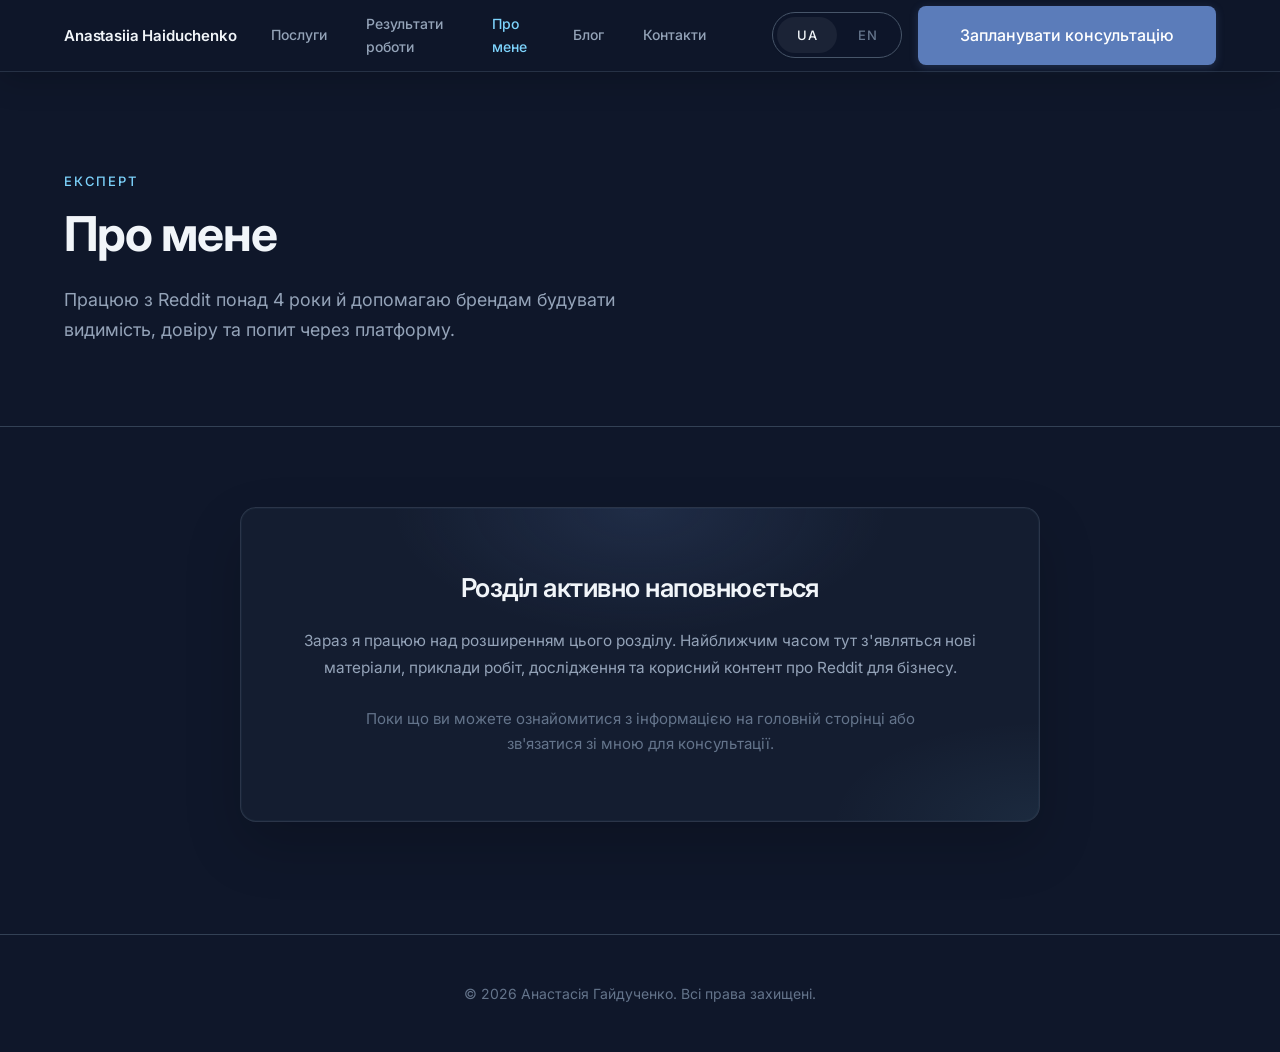
==== about/index.html @ bbe5dce8 "Restructure site into multi-page consultant layout with sticky navigation. Move services and FAQ to " ====
<!doctype html>
<html lang="uk" data-page="about">
  <head>
    <meta charset="UTF-8" />
    <meta name="viewport" content="width=device-width, initial-scale=1.0" />
    <title>Про мене | Anastasiia Haiduchenko — Reddit Marketing Expert</title>
    <meta
      name="description"
      id="meta-description"
      content="Анастасія Гайдученко — Reddit Marketing Expert з 4+ роками досвіду роботи з брендами."
    />
    <meta name="author" content="Anastasiia Haiduchenko" />
    <meta name="robots" content="index, follow" />
    <link rel="canonical" href="https://gaiduchenkoanastasiia.github.io/reddit/about/" />
    <link rel="icon" type="image/svg+xml" href="../favicon.svg" />
    <link rel="stylesheet" href="../css/style.css" />
    <link rel="preconnect" href="https://fonts.googleapis.com" />
    <link rel="preconnect" href="https://fonts.gstatic.com" crossorigin />
    <link
      href="https://fonts.googleapis.com/css2?family=Inter:wght@300;400;500;600;700&display=swap"
      rel="stylesheet"
    />
  </head>
  <body class="page-inner page-about">
    <div id="site-header-mount"></div>

    <section class="page-hero">
      <div class="container page-hero__inner">
        <p class="page-hero__eyebrow" data-i18n="pageAboutEyebrow">Експерт</p>
        <h1 class="page-hero__title" data-i18n="pageAboutTitle">Про мене</h1>
        <p class="page-hero__lead" data-i18n="pageAboutLead">
          Працюю з Reddit понад 4 роки й допомагаю брендам будувати видимість,
          довіру та попит через платформу.
        </p>
      </div>
    </section>

    <main class="page-main">
      <section class="page-notice" aria-labelledby="page-notice-title">
        <div class="container">
          <div class="page-notice__card">
            <h2 id="page-notice-title" class="page-notice__title" data-i18n="pageComingSoonTitle">
              Розділ активно наповнюється
            </h2>
            <p class="page-notice__text" data-i18n="pageComingSoonText">
              Зараз я працюю над розширенням цього розділу. Найближчим часом тут
              з'являться нові матеріали, приклади робіт, дослідження та корисний
              контент про Reddit для бізнесу.
            </p>
            <p class="page-notice__subtext" data-i18n="pageComingSoonSubtext">
              Поки що ви можете ознайомитися з інформацією на головній сторінці
              або зв'язатися зі мною для консультації.
            </p>
          </div>
        </div>
      </section>
    </main>

    <div id="site-footer-mount"></div>

    <script src="../js/translations.js"></script>
    <script src="../js/site.js"></script>
    <script src="../js/i18n.js"></script>
  </body>
</html>
---- css/style.css ----
/* Reset and Base Styles */
* {
  margin: 0;
  padding: 0;
  box-sizing: border-box;
}

:root {
  /* Dark navy theme — refined, premium */
  --bg-primary: #0f172a;
  --bg-secondary: #1e293b;
  --bg-card: #1e293b;
  --bg-soft: #151d2e;
  --text-primary: #f1f5f9;
  --text-secondary: #94a3b8;
  --text-muted: #64748b;
  --accent: #5b7cba;
  --accent-hover: #4a6aa3;
  --accent-cyan: #7dd3fc;
  --accent-soft: rgba(91, 124, 186, 0.12);
  --border: #334155;
  --border-subtle: #475569;
  --spacing-unit: 8px;
  --header-height: 72px;
}

/*
 * Section rhythm — 4 distinct treatments, one system:
 * 1. Hero: atmospheric (gradients, grid, full bleed)
 * 2. Journey: customer path funnel + benefit cards (why-reddit)
 * 3. Process: work roadmap timeline (process)
 * 4. Structured: dense content, grid rhythm, clear boundaries (services)
 * 5. Soft contrast: elevated/muted band for CTAs (contact)
 * Footer: minimal anchor band
 */

html {
  scroll-behavior: smooth;
  overflow-x: hidden;
}

body {
  font-family:
    "Inter",
    -apple-system,
    BlinkMacSystemFont,
    "Segoe UI",
    Roboto,
    Oxygen,
    Ubuntu,
    Cantarell,
    sans-serif;
  background-color: var(--bg-primary);
  color: var(--text-primary);
  line-height: 1.6;
  font-size: 16px;
  overflow-x: hidden;
  max-width: 100%;
  padding-top: var(--header-height);
}

/* Site header — sticky navigation */
.site-header {
  position: fixed;
  top: 0;
  left: 0;
  right: 0;
  z-index: 200;
  height: var(--header-height);
  border-bottom: 1px solid transparent;
  background: rgba(15, 23, 42, 0.88);
  backdrop-filter: blur(14px);
  -webkit-backdrop-filter: blur(14px);
  transition:
    background 0.25s ease,
    border-color 0.25s ease,
    box-shadow 0.25s ease;
}

.site-header--home:not(.is-scrolled) {
  background: rgba(15, 23, 42, 0.35);
  backdrop-filter: blur(10px);
  -webkit-backdrop-filter: blur(10px);
  border-bottom-color: rgba(71, 85, 105, 0.2);
}

.site-header.is-scrolled {
  background: rgba(15, 23, 42, 0.92);
  border-bottom-color: rgba(51, 65, 85, 0.65);
  box-shadow: 0 8px 32px rgba(0, 0, 0, 0.18);
}

.site-header__inner {
  display: flex;
  align-items: center;
  justify-content: space-between;
  gap: calc(var(--spacing-unit) * 3);
  height: 100%;
}

.site-brand {
  flex-shrink: 0;
  font-size: 0.9375rem;
  font-weight: 600;
  letter-spacing: -0.01em;
  color: var(--text-primary);
  text-decoration: none;
  white-space: nowrap;
}

.site-brand:hover {
  color: var(--accent-cyan);
}

.site-nav-panel {
  display: flex;
  align-items: center;
  flex: 1;
  justify-content: flex-end;
  min-width: 0;
}

.site-nav {
  display: flex;
  align-items: center;
  gap: clamp(1rem, 2.5vw, 2rem);
  width: 100%;
  justify-content: flex-end;
}

.site-nav__list {
  display: flex;
  align-items: center;
  gap: clamp(0.5rem, 1.5vw, 1.5rem);
  list-style: none;
  margin: 0;
  padding: 0;
}

.site-nav__link {
  display: inline-flex;
  align-items: center;
  padding: calc(var(--spacing-unit) * 1) calc(var(--spacing-unit) * 1.25);
  font-size: 0.875rem;
  font-weight: 500;
  color: var(--text-secondary);
  text-decoration: none;
  border-radius: 8px;
  transition:
    color 0.2s ease,
    background 0.2s ease;
}

.site-nav__link:hover {
  color: var(--text-primary);
  background: rgba(255, 255, 255, 0.04);
}

.site-nav__link.is-active {
  color: var(--accent-cyan);
}

.site-header__actions {
  display: flex;
  align-items: center;
  gap: calc(var(--spacing-unit) * 2);
  margin-left: clamp(0.75rem, 2vw, 1.5rem);
}

.site-header__cta {
  padding: calc(var(--spacing-unit) * 1.5) calc(var(--spacing-unit) * 2.5);
  font-size: 0.8125rem;
  white-space: nowrap;
}

.site-nav-toggle {
  display: none;
  flex-direction: column;
  justify-content: center;
  gap: 5px;
  width: 44px;
  height: 44px;
  padding: 0;
  border: 1px solid var(--border-subtle);
  border-radius: 10px;
  background: rgba(255, 255, 255, 0.04);
  cursor: pointer;
  color: var(--text-primary);
}

.site-nav-toggle__bar {
  display: block;
  width: 18px;
  height: 2px;
  margin-inline: auto;
  background: currentColor;
  border-radius: 1px;
  transition:
    transform 0.25s ease,
    opacity 0.25s ease;
}

.site-nav-open .site-nav-toggle__bar:nth-child(1) {
  transform: translateY(7px) rotate(45deg);
}

.site-nav-open .site-nav-toggle__bar:nth-child(2) {
  opacity: 0;
}

.site-nav-open .site-nav-toggle__bar:nth-child(3) {
  transform: translateY(-7px) rotate(-45deg);
}

/* Inner page hero */
.page-hero {
  position: relative;
  padding: calc(var(--spacing-unit) * 12) calc(var(--spacing-unit) * 3)
    calc(var(--spacing-unit) * 10);
  background:
    radial-gradient(
      ellipse 70% 50% at 50% 0%,
      rgba(30, 41, 59, 0.75) 0%,
      transparent 55%
    ),
    radial-gradient(
      circle 30% at 85% 20%,
      rgba(91, 124, 186, 0.08) 0%,
      transparent 50%
    ),
    var(--bg-primary);
  border-bottom: 1px solid var(--border);
}

.page-hero__inner {
  max-width: 720px;
}

.page-hero__eyebrow {
  display: inline-block;
  margin: 0 0 calc(var(--spacing-unit) * 2);
  font-size: 0.8125rem;
  font-weight: 500;
  letter-spacing: 0.14em;
  text-transform: uppercase;
  color: var(--accent-cyan);
}

.page-hero__title {
  margin: 0 0 calc(var(--spacing-unit) * 3);
  font-size: clamp(2rem, 4vw, 3rem);
  font-weight: 700;
  line-height: 1.1;
  letter-spacing: -0.02em;
  color: var(--text-primary);
}

.page-hero__lead {
  margin: 0;
  max-width: 52ch;
  font-size: clamp(1rem, 1.4vw, 1.125rem);
  line-height: 1.7;
  color: var(--text-secondary);
}

.page-main {
  min-height: 40vh;
}

.page-section {
  padding: calc(var(--spacing-unit) * 12) calc(var(--spacing-unit) * 3);
}

.page-placeholder {
  max-width: 42rem;
  margin: 0;
  padding: calc(var(--spacing-unit) * 5);
  border: 1px dashed rgba(71, 85, 105, 0.55);
  border-radius: 14px;
  background: rgba(30, 41, 59, 0.35);
  color: var(--text-muted);
  line-height: 1.65;
}

.page-section__actions {
  margin-top: calc(var(--spacing-unit) * 3);
}

/* Inner page — coming soon notice (work, about, blog) */
.page-notice {
  padding: calc(var(--spacing-unit) * 10) calc(var(--spacing-unit) * 3)
    calc(var(--spacing-unit) * 14);
}

.page-notice__card {
  position: relative;
  max-width: 50rem;
  margin: 0 auto;
  padding: clamp(2.5rem, 5vw, 4rem) clamp(2rem, 5vw, 3.5rem);
  text-align: center;
  border: 1px solid rgba(71, 85, 105, 0.45);
  border-radius: 16px;
  background: rgba(30, 41, 59, 0.38);
  overflow: hidden;
  box-shadow:
    0 0 0 1px rgba(125, 211, 252, 0.04) inset,
    0 24px 56px rgba(0, 0, 0, 0.18);
}

.page-notice__card::before {
  content: "";
  position: absolute;
  inset: 0;
  background:
    radial-gradient(
      ellipse 50% 65% at 50% 0%,
      rgba(91, 124, 186, 0.16) 0%,
      transparent 62%
    ),
    radial-gradient(
      ellipse 45% 55% at 100% 100%,
      rgba(125, 211, 252, 0.07) 0%,
      transparent 58%
    );
  pointer-events: none;
}

.page-notice__title,
.page-notice__text,
.page-notice__subtext {
  position: relative;
  z-index: 1;
  margin-inline: auto;
}

.page-notice__title {
  margin: 0 auto calc(var(--spacing-unit) * 3);
  max-width: 28ch;
  font-size: clamp(1.375rem, 2.2vw, 1.625rem);
  font-weight: 600;
  letter-spacing: -0.02em;
  line-height: 1.25;
  color: var(--text-primary);
}

.page-notice__text {
  margin: 0 auto;
  max-width: 44rem;
  font-size: clamp(0.9375rem, 1.2vw, 1.0625rem);
  line-height: 1.75;
  color: var(--text-secondary);
}

.page-notice__subtext {
  margin: calc(var(--spacing-unit) * 3) auto 0;
  max-width: 38rem;
  font-size: 0.9375rem;
  line-height: 1.7;
  color: var(--text-muted);
}

/* Services page — update notice */
.services-notice {
  padding: calc(var(--spacing-unit) * 8) calc(var(--spacing-unit) * 3)
    calc(var(--spacing-unit) * 2);
}

.services-notice__card {
  position: relative;
  max-width: 56rem;
  margin: 0 auto;
  padding: clamp(2rem, 4vw, 3rem) clamp(1.75rem, 4vw, 3rem);
  border: 1px solid rgba(71, 85, 105, 0.45);
  border-radius: 16px;
  background: rgba(30, 41, 59, 0.38);
  overflow: hidden;
  box-shadow:
    0 0 0 1px rgba(125, 211, 252, 0.04) inset,
    0 20px 48px rgba(0, 0, 0, 0.16);
}

.services-notice__card::before {
  content: "";
  position: absolute;
  inset: 0;
  background:
    radial-gradient(
      ellipse 55% 70% at 0% 0%,
      rgba(91, 124, 186, 0.14) 0%,
      transparent 62%
    ),
    radial-gradient(
      ellipse 40% 50% at 100% 100%,
      rgba(125, 211, 252, 0.06) 0%,
      transparent 55%
    );
  pointer-events: none;
}

.services-notice__title,
.services-notice__text,
.services-notice__subtext {
  position: relative;
  z-index: 1;
}

.services-notice__title {
  margin: 0 0 calc(var(--spacing-unit) * 2.5);
  font-size: clamp(1.25rem, 2vw, 1.5rem);
  font-weight: 600;
  letter-spacing: -0.01em;
  color: var(--text-primary);
}

.services-notice__text {
  margin: 0;
  max-width: 58ch;
  font-size: clamp(0.9375rem, 1.2vw, 1.03125rem);
  line-height: 1.75;
  color: var(--text-secondary);
}

.services-notice__subtext {
  margin: calc(var(--spacing-unit) * 2.5) 0 0;
  max-width: 52ch;
  font-size: 0.9375rem;
  line-height: 1.65;
  color: var(--text-muted);
}

.page-services-main {
  min-height: 0;
}

.page-services .services {
  padding-top: calc(var(--spacing-unit) * 6);
  border-top: none;
}

.page-services .services::before {
  opacity: 0.45;
}

.page-services .faq {
  padding-top: calc(var(--spacing-unit) * 10);
  padding-bottom: calc(var(--spacing-unit) * 12);
  border-top: 1px solid var(--border);
  background: var(--bg-primary);
}

.page-services .faq .section-title {
  margin-bottom: calc(var(--spacing-unit) * 6);
}

/* Hero container */
.hero-container {
  display: flex;
  flex-direction: column;
  align-items: center;
  width: 100%;
}

/* Language switcher — pill style */
.lang-switcher {
  display: inline-flex;
  align-items: center;
  gap: 1px;
  background: rgba(15, 23, 42, 0.5);
  border: 1px solid var(--border-subtle);
  border-radius: 9999px;
  padding: 4px;
  box-shadow: 0 1px 2px rgba(0, 0, 0, 0.06);
  flex-shrink: 0;
}

.lang-switcher button {
  font-family: inherit;
  font-size: 0.8125rem;
  font-weight: 500;
  letter-spacing: 0.03em;
  color: var(--text-muted);
  background: none;
  border: none;
  padding: calc(var(--spacing-unit) * 1.25) calc(var(--spacing-unit) * 2.5);
  cursor: pointer;
  border-radius: 9999px;
  transition:
    color 0.2s ease,
    background 0.25s ease;
}

.lang-switcher button:hover {
  color: var(--text-primary);
}

.lang-switcher button.is-active {
  color: var(--text-primary);
  background: rgba(255, 255, 255, 0.06);
}

.lang-switcher button:focus {
  outline: none;
}

.lang-switcher button:focus-visible {
  outline: 2px solid var(--accent);
  outline-offset: 2px;
}

.container {
  max-width: 1200px;
  margin: 0 auto;
  padding: 0 calc(var(--spacing-unit) * 3);
}

/* Journey — customer path after hero */
.journey {
  position: relative;
  background-color: var(--bg-soft);
  border-top: 1px solid var(--border);
  padding-top: calc(var(--spacing-unit) * 12);
  padding-bottom: clamp(5rem, 10vw, 6.25rem);
  overflow: hidden;
}

.journey::before {
  content: "";
  position: absolute;
  inset: 0;
  background: radial-gradient(
    ellipse 80% 50% at 50% 0%,
    rgba(91, 124, 186, 0.1) 0%,
    transparent 55%
  );
  pointer-events: none;
}

.journey__inner {
  position: relative;
  z-index: 1;
  display: flex;
  flex-direction: column;
  gap: calc(var(--spacing-unit) * 10);
}

.journey__header {
  text-align: center;
  max-width: 52rem;
  margin-inline: auto;
}

.journey__title {
  font-size: clamp(2rem, 3.8vw, 3.25rem);
  font-weight: 700;
  color: var(--text-primary);
  line-height: 1.1;
  letter-spacing: -0.025em;
  margin: 0 0 calc(var(--spacing-unit) * 3);
  text-wrap: balance;
}

.journey__lead {
  font-size: clamp(1.125rem, 1.15vw, 1.25rem);
  color: var(--text-secondary);
  line-height: 1.6;
  margin: 0 auto;
  max-width: 48ch;
}

.journey__funnel {
  list-style: none;
  margin: 0;
  padding: calc(var(--spacing-unit) * 2) 0;
  display: flex;
  flex-direction: row;
  align-items: flex-start;
  justify-content: space-between;
  gap: calc(var(--spacing-unit) * 1);
  max-width: 56rem;
  margin-inline: auto;
  width: 100%;
}

.journey__step {
  flex: 1;
  min-width: 0;
  display: flex;
  flex-direction: column;
  align-items: center;
  text-align: center;
  gap: calc(var(--spacing-unit) * 1.5);
  position: relative;
  padding: 0 calc(var(--spacing-unit) * 1);
  opacity: 0;
  transform: translateY(20px);
  transition:
    opacity 0.65s ease,
    transform 0.65s ease;
}

.journey__step.is-visible {
  opacity: 1;
  transform: translateY(0);
}

.journey__step:not(:last-child)::after {
  content: "";
  position: absolute;
  top: calc(var(--spacing-unit) * 2.25);
  right: calc(var(--spacing-unit) * -2);
  width: calc(100% - var(--spacing-unit) * 4);
  max-width: 4rem;
  height: 1px;
  background: linear-gradient(
    90deg,
    var(--accent) 0%,
    rgba(125, 211, 252, 0.5) 100%
  );
  transform: translateX(50%);
  pointer-events: none;
}

.journey__step-num {
  display: flex;
  align-items: center;
  justify-content: center;
  width: calc(var(--spacing-unit) * 4.5);
  height: calc(var(--spacing-unit) * 4.5);
  border-radius: 50%;
  font-size: 0.8125rem;
  font-weight: 600;
  color: var(--accent-cyan);
  background: var(--accent-soft);
  border: 1px solid rgba(125, 211, 252, 0.25);
  box-shadow: 0 0 16px rgba(91, 124, 186, 0.2);
}

.journey__step-label {
  font-size: clamp(0.75rem, 1.1vw, 0.875rem);
  font-weight: 500;
  color: var(--text-primary);
  line-height: 1.35;
  letter-spacing: 0.02em;
}

.journey__cards {
  display: grid;
  grid-template-columns: repeat(3, 1fr);
  gap: calc(var(--spacing-unit) * 4);
  max-width: 56rem;
  margin-inline: auto;
  width: 100%;
}

.journey__card {
  background-color: var(--bg-card);
  border: 1px solid var(--border);
  border-radius: 12px;
  padding: calc(var(--spacing-unit) * 5);
  display: flex;
  flex-direction: column;
  gap: calc(var(--spacing-unit) * 2);
  opacity: 0;
  transform: translateY(20px);
  transition:
    opacity 0.65s ease,
    transform 0.65s ease,
    border-color 0.3s ease,
    box-shadow 0.3s ease;
}

.journey__card.is-visible {
  opacity: 1;
  transform: translateY(0);
}

.journey__card:hover {
  border-color: var(--border-subtle);
  box-shadow: 0 8px 24px rgba(0, 0, 0, 0.2);
  transform: translateY(-2px);
}

.journey__card.is-visible:hover {
  transform: translateY(-2px);
}

.journey__card-title {
  font-size: clamp(1.25rem, 1.2vw, 1.375rem);
  font-weight: 700;
  color: var(--text-primary);
  margin: 0;
  line-height: 1.25;
}

.journey__card-text {
  font-size: 1rem;
  color: var(--text-secondary);
  line-height: 1.55;
  margin: 0;
}

.journey__bottom {
  display: flex;
  flex-direction: column;
  gap: clamp(3rem, 3.5vw, 3.5rem);
  width: 100%;
}

.journey__conclusion {
  position: relative;
  text-align: center;
  max-width: 48.75rem;
  margin-inline: auto;
  width: 100%;
  padding: calc(var(--spacing-unit) * 1) 0;
  display: flex;
  flex-direction: column;
  gap: calc(var(--spacing-unit) * 2.5);
}

.journey__conclusion::before {
  content: "";
  position: absolute;
  inset: -15% -8%;
  background: radial-gradient(
    ellipse 55% 45% at 50% 50%,
    rgba(91, 124, 186, 0.06) 0%,
    transparent 68%
  );
  pointer-events: none;
  z-index: 0;
}

.journey__conclusion-message,
.journey__conclusion-subtitle {
  position: relative;
  z-index: 1;
  margin: 0;
}

.journey__conclusion-message {
  font-size: clamp(1.375rem, 1.65vw, 1.75rem);
  font-weight: 600;
  color: var(--text-primary);
  line-height: 1.35;
  letter-spacing: -0.01em;
  max-width: 48.75rem;
  margin-inline: auto;
  text-wrap: balance;
}

.journey__conclusion-subtitle {
  font-size: clamp(0.9375rem, 1vw, 1rem);
  color: var(--text-secondary);
  line-height: 1.6;
  max-width: 38.75rem;
  margin-inline: auto;
  text-wrap: pretty;
}

/* Process — work roadmap (not services) */
.process {
  position: relative;
  background-color: var(--bg-primary);
  border-top: 1px solid var(--border);
  padding-top: calc(var(--spacing-unit) * 14);
  padding-bottom: calc(var(--spacing-unit) * 14);
  overflow: hidden;
}

.process::before {
  content: "";
  position: absolute;
  inset: 0;
  background:
    radial-gradient(
      ellipse 60% 40% at 80% 20%,
      rgba(91, 124, 186, 0.08) 0%,
      transparent 55%
    ),
    radial-gradient(
      ellipse 50% 35% at 15% 80%,
      rgba(125, 211, 252, 0.04) 0%,
      transparent 50%
    );
  pointer-events: none;
}

.process__inner {
  position: relative;
  z-index: 1;
  display: flex;
  flex-direction: column;
  gap: calc(var(--spacing-unit) * 10);
}

.process__header {
  text-align: center;
  max-width: 46rem;
  margin-inline: auto;
}

.process__title {
  font-size: clamp(1.75rem, 3.2vw, 2.5rem);
  font-weight: 700;
  color: var(--text-primary);
  line-height: 1.12;
  letter-spacing: -0.02em;
  margin: 0 0 calc(var(--spacing-unit) * 3);
  text-wrap: balance;
}

.process__lead {
  font-size: clamp(1.0625rem, 1.2vw, 1.1875rem);
  color: var(--text-secondary);
  line-height: 1.65;
  margin: 0;
  max-width: 44ch;
  margin-inline: auto;
}

.process__timeline {
  list-style: none;
  margin: 0;
  padding: 0;
  max-width: 52rem;
  margin-inline: auto;
  width: 100%;
  display: flex;
  flex-direction: column;
  gap: 0;
  position: relative;
}

.process__timeline::before {
  content: "";
  position: absolute;
  left: calc(var(--spacing-unit) * 2.75);
  top: calc(var(--spacing-unit) * 3);
  bottom: calc(var(--spacing-unit) * 3);
  width: 2px;
  background: linear-gradient(
    180deg,
    var(--accent) 0%,
    rgba(91, 124, 186, 0.35) 50%,
    rgba(125, 211, 252, 0.25) 100%
  );
  border-radius: 1px;
  pointer-events: none;
}

.process__phase {
  display: grid;
  grid-template-columns: auto 1fr;
  gap: calc(var(--spacing-unit) * 4);
  padding: calc(var(--spacing-unit) * 5) 0;
  opacity: 0;
  transform: translateY(24px);
  transition:
    opacity 0.65s ease,
    transform 0.65s ease;
}

.process__phase.is-visible {
  opacity: 1;
  transform: translateY(0);
}

.process__phase:first-child {
  padding-top: 0;
}

.process__phase:last-child {
  padding-bottom: 0;
}

.process__marker {
  position: relative;
  z-index: 1;
  display: flex;
  align-items: flex-start;
  padding-top: calc(var(--spacing-unit) * 0.5);
}

.process__num {
  display: flex;
  align-items: center;
  justify-content: center;
  min-width: calc(var(--spacing-unit) * 5.5);
  height: calc(var(--spacing-unit) * 5.5);
  padding: 0 calc(var(--spacing-unit) * 1.25);
  border-radius: 10px;
  font-size: 0.8125rem;
  font-weight: 700;
  letter-spacing: 0.06em;
  color: var(--accent-cyan);
  background: var(--bg-card);
  border: 1px solid rgba(125, 211, 252, 0.3);
  box-shadow:
    0 0 20px rgba(91, 124, 186, 0.15),
    inset 0 1px 0 rgba(255, 255, 255, 0.06);
}

.process__body {
  background-color: rgba(30, 41, 59, 0.45);
  border: 1px solid var(--border);
  border-radius: 14px;
  padding: calc(var(--spacing-unit) * 5) calc(var(--spacing-unit) * 5);
  transition:
    border-color 0.3s ease,
    box-shadow 0.3s ease;
}

.process__phase.is-visible .process__body:hover {
  border-color: var(--border-subtle);
  box-shadow: 0 12px 32px rgba(0, 0, 0, 0.18);
}

.process__phase-title {
  font-size: clamp(1.25rem, 1.5vw, 1.375rem);
  font-weight: 700;
  color: var(--text-primary);
  margin: 0 0 calc(var(--spacing-unit) * 2);
  line-height: 1.25;
}

.process__phase-desc {
  font-size: 1rem;
  color: var(--text-secondary);
  line-height: 1.6;
  margin: 0 0 calc(var(--spacing-unit) * 3);
  max-width: 52ch;
}

.process__points {
  list-style: none;
  margin: 0;
  padding: calc(var(--spacing-unit) * 3) 0 0;
  border-top: 1px solid rgba(71, 85, 105, 0.45);
  display: grid;
  grid-template-columns: repeat(2, 1fr);
  gap: calc(var(--spacing-unit) * 1.5) calc(var(--spacing-unit) * 3);
}

.process__points li {
  position: relative;
  padding-left: calc(var(--spacing-unit) * 2.75);
  font-size: 0.9375rem;
  color: var(--text-muted);
  line-height: 1.45;
}

.process__points li::before {
  content: "";
  position: absolute;
  left: 0;
  top: 0.55em;
  width: 5px;
  height: 5px;
  border-radius: 50%;
  background: var(--accent);
  box-shadow: 0 0 6px rgba(91, 124, 186, 0.45);
}

@media (min-width: 1024px) {
  .process__timeline {
    display: grid;
    grid-template-columns: repeat(2, 1fr);
    column-gap: calc(var(--spacing-unit) * 5);
    row-gap: calc(var(--spacing-unit) * 5);
    max-width: 56rem;
  }

  .process__timeline::before {
    display: none;
  }

  .process__phase {
    grid-template-columns: 1fr;
    gap: calc(var(--spacing-unit) * 3);
    padding: 0;
  }

  .process__marker {
    padding-top: 0;
  }
}

.process__conclusion {
  max-width: 50rem;
  margin: clamp(3.75rem, 5vw, 5rem) auto 0;
  padding: 0 calc(var(--spacing-unit) * 2);
  font-size: clamp(1.0625rem, 1.35vw, 1.1875rem);
  font-weight: 400;
  color: var(--text-secondary);
  line-height: 1.65;
  text-align: center;
  text-wrap: balance;
}

/* Hero Section — dark navy, refined accent, subtle background graphics */
.hero {
  min-height: calc(100vh - var(--header-height));
  display: flex;
  align-items: center;
  justify-content: center;
  text-align: center;
  padding: calc(var(--spacing-unit) * 8) calc(var(--spacing-unit) * 3);
  background:
    radial-gradient(
      ellipse 70% 50% at 50% 20%,
      rgba(30, 41, 59, 0.6) 0%,
      transparent 50%
    ),
    radial-gradient(
      circle 35% at 15% 25%,
      rgba(91, 124, 186, 0.06) 0%,
      transparent 45%
    ),
    radial-gradient(
      circle 30% at 88% 30%,
      rgba(125, 211, 252, 0.04) 0%,
      transparent 45%
    ),
    radial-gradient(ellipse 80% 60% at 50% 30%, #1e293b 0%, transparent 55%),
    #0f172a;
  position: relative;
  overflow: hidden;
}

.hero-content {
  max-width: 900px;
  margin: 0 auto;
  display: flex;
  flex-direction: column;
  align-items: center;
  gap: calc(var(--spacing-unit) * 4);
  position: relative;
  z-index: 1;
}

.hero::before {
  content: "";
  position: absolute;
  inset: -20%;
  background-image:
    repeating-linear-gradient(
      105deg,
      rgba(51, 65, 85, 0.15) 0px,
      transparent 1px,
      transparent 80px
    ),
    repeating-linear-gradient(
      -15deg,
      rgba(51, 65, 85, 0.12) 0px,
      transparent 1px,
      transparent 80px
    );
  opacity: 0.6;
  pointer-events: none;
}

.hero::after {
  content: "";
  position: absolute;
  inset: 0;
  background:
    radial-gradient(
      circle at 50% 15%,
      rgba(91, 124, 186, 0.06) 0%,
      transparent 45%
    ),
    radial-gradient(
      ellipse 100% 60% at 50% 100%,
      rgba(30, 41, 59, 0.4) 0%,
      transparent 50%
    );
  pointer-events: none;
}

.hero-badge {
  display: inline-block;
  padding: calc(var(--spacing-unit) * 1.5) calc(var(--spacing-unit) * 4);
  background-color: transparent;
  border: 1px solid var(--border-subtle);
  border-radius: 50px;
  color: var(--text-secondary);
  font-size: clamp(0.8125rem, 1.4vw, 0.9375rem);
  font-weight: 500;
  letter-spacing: 0.18em;
  text-transform: uppercase;
  margin-bottom: calc(var(--spacing-unit) * 2);
}

.hero-title {
  font-size: clamp(2.5rem, 6vw, 5rem);
  font-weight: 700;
  line-height: 1.05;
  margin: 0;
  display: flex;
  flex-direction: column;
  gap: calc(var(--spacing-unit) * 1);
  letter-spacing: 0.02em;
  max-width: 18ch;
  text-align: center;
}

.hero-title-line {
  display: block;
  color: var(--text-primary);
}

.hero-title-accent {
  color: var(--accent-cyan);
  background: none;
  -webkit-background-clip: unset;
  -webkit-text-fill-color: unset;
  background-clip: unset;
}

.hero-description {
  font-size: clamp(1.0625rem, 2.2vw, 1.375rem);
  color: var(--text-secondary);
  max-width: 36rem;
  margin: 0;
  line-height: 1.75;
  font-weight: 400;
  letter-spacing: 0.01em;
}

.hero-actions {
  display: flex;
  flex-wrap: wrap;
  gap: calc(var(--spacing-unit) * 2);
  justify-content: center;
  margin-top: calc(var(--spacing-unit) * 2);
}

.hero-values {
  display: flex;
  flex-wrap: wrap;
  gap: calc(var(--spacing-unit) * 2);
  justify-content: center;
  margin-top: calc(var(--spacing-unit) * 3);
  color: var(--text-secondary);
  font-size: 0.95rem;
}

.hero-value {
  padding: calc(var(--spacing-unit) * 1.75) calc(var(--spacing-unit) * 3.5);
  border-radius: 999px;
  border: 1px solid var(--border-subtle);
  background: rgba(30, 41, 59, 0.5);
  color: var(--text-secondary);
  letter-spacing: 0.06em;
  text-transform: uppercase;
  font-size: 0.75rem;
  font-weight: 500;
}

/* Buttons */
.btn {
  display: inline-flex;
  align-items: center;
  justify-content: center;
  padding: calc(var(--spacing-unit) * 2) calc(var(--spacing-unit) * 5);
  border-radius: 8px;
  text-decoration: none;
  font-weight: 500;
  font-size: 1rem;
  line-height: 1.4;
  text-align: center;
  transition: all 0.3s ease;
  border: 2px solid transparent;
  cursor: pointer;
}

.btn-primary {
  background: var(--accent);
  color: #ffffff;
  box-shadow: 0 2px 8px rgba(91, 124, 186, 0.25);
  border-color: transparent;
}

.btn-primary:hover {
  background: var(--accent-hover);
  transform: translateY(-1px);
  box-shadow: 0 4px 16px rgba(91, 124, 186, 0.3);
}

.btn-secondary {
  background-color: transparent;
  color: var(--accent-cyan);
  border: 2px solid var(--accent-cyan);
}

.btn-secondary:hover {
  border-color: var(--text-primary);
  color: var(--text-primary);
  background-color: rgba(255, 255, 255, 0.05);
  transform: translateY(-2px);
}

/* Section Styles — consistent vertical rhythm */
section {
  padding: calc(var(--spacing-unit) * 14) calc(var(--spacing-unit) * 3);
}

.section-title {
  font-size: clamp(2rem, 4vw, 3rem);
  font-weight: 600;
  text-align: center;
  margin-top: 0;
  margin-bottom: calc(var(--spacing-unit) * 8);
  color: var(--text-primary);
}

/* Services Section — style 3: structured grid (dense content, clear boundaries) */
.services {
  background-color: var(--bg-primary);
  color: var(--text-primary);
  position: relative;
  padding-top: calc(var(--spacing-unit) * 14);
  padding-bottom: calc(var(--spacing-unit) * 14);
  border-top: 1px solid var(--border);
}

.services::before {
  content: "";
  position: absolute;
  inset: 0;
  background:
    radial-gradient(
      ellipse 60% 40% at 50% 0%,
      rgba(30, 41, 59, 0.6) 0%,
      transparent 55%
    ),
    repeating-linear-gradient(
      90deg,
      transparent 0,
      transparent 79px,
      rgba(51, 65, 85, 0.12) 80px
    );
  pointer-events: none;
}

.services .container {
  position: relative;
  z-index: 1;
}

.services .section-title {
  color: var(--text-primary);
  margin-top: 0;
  margin-bottom: calc(var(--spacing-unit) * 8);
}

.services-grid {
  display: grid;
  grid-template-columns: repeat(12, 1fr);
  column-gap: calc(var(--spacing-unit) * 4);
  row-gap: calc(var(--spacing-unit) * 6);
}

/* Row 1: 3 cards, equal width, full row */
.service-teaser:nth-child(1) {
  grid-column: 1 / 5;
}
.service-teaser:nth-child(2) {
  grid-column: 5 / 9;
}
.service-teaser:nth-child(3) {
  grid-column: 9 / 13;
}

/* Row 2: 2 cards centered as a group (2 cols empty left, 4+4 cards, 2 cols empty right) */
.service-teaser:nth-child(4) {
  grid-column: 3 / 7;
}
.service-teaser:nth-child(5) {
  grid-column: 7 / 11;
}

.service-teaser {
  background-color: var(--bg-card);
  border: 1px solid var(--border);
  border-radius: 12px;
  padding: calc(var(--spacing-unit) * 5);
  display: flex;
  flex-direction: column;
  align-items: flex-start;
  gap: calc(var(--spacing-unit) * 3);
  transition: all 0.3s ease;
  min-height: 0;
}

.service-teaser:hover {
  border-color: var(--border-subtle);
  box-shadow: 0 8px 24px rgba(0, 0, 0, 0.2);
}

.service-teaser-icon {
  color: var(--accent);
  display: flex;
  align-items: center;
  justify-content: center;
}

.service-teaser-icon svg {
  width: 40px;
  height: 40px;
}

.service-teaser-title {
  font-size: 1.25rem;
  font-weight: 600;
  color: var(--text-primary);
  margin: 0;
  line-height: 1.3;
}

.service-teaser-desc {
  font-size: 0.9375rem;
  color: var(--text-secondary);
  line-height: 1.55;
  margin: 0;
  flex: 1;
}

.service-teaser-price {
  font-size: 1.25rem;
  font-weight: 700;
  color: var(--accent);
}

.service-teaser-note {
  font-size: 0.8125rem;
  color: var(--text-muted);
  margin: 0;
  line-height: 1.45;
}

.service-teaser-badge {
  position: absolute;
  top: calc(var(--spacing-unit) * 2);
  right: calc(var(--spacing-unit) * 2);
  font-size: 0.625rem;
  font-weight: 500;
  letter-spacing: 0.08em;
  text-transform: uppercase;
  color: var(--text-muted);
  padding: calc(var(--spacing-unit) * 0.5) calc(var(--spacing-unit) * 1.5);
  border: 1px solid var(--border-subtle);
  border-radius: 4px;
  opacity: 0.95;
}

.service-teaser {
  position: relative;
}

.service-teaser--reputation {
  border-color: rgba(125, 211, 252, 0.25);
  background: linear-gradient(
    135deg,
    rgba(30, 41, 59, 0.6) 0%,
    rgba(15, 23, 42, 0.4) 100%
  );
}

.service-teaser--reputation:hover {
  border-color: rgba(125, 211, 252, 0.4);
}

.btn-details {
  width: 100%;
  justify-content: center;
  font-weight: 600;
  letter-spacing: 0.02em;
  padding: calc(var(--spacing-unit) * 2.25) calc(var(--spacing-unit) * 4);
  margin-top: auto;
}

.btn-details:hover {
  border-color: var(--text-primary);
  color: var(--text-primary);
  background-color: rgba(255, 255, 255, 0.06);
}

/* Modal */
.modal {
  position: fixed;
  inset: 0;
  z-index: 1000;
  display: flex;
  align-items: center;
  justify-content: center;
  padding: calc(var(--spacing-unit) * 3);
  opacity: 0;
  visibility: hidden;
  transition:
    opacity 0.25s ease,
    visibility 0.25s ease;
}

.modal.is-open {
  opacity: 1;
  visibility: visible;
}

.modal-overlay {
  position: absolute;
  inset: 0;
  background-color: rgba(15, 23, 42, 0.85);
  backdrop-filter: blur(6px);
}

.modal-dialog {
  position: relative;
  width: 100%;
  max-width: 800px;
  max-height: 90vh;
  overflow: hidden;
  display: flex;
  flex-direction: column;
  border-radius: 12px;
  box-shadow: 0 24px 48px rgba(0, 0, 0, 0.4);
}

.modal-close {
  position: absolute;
  top: calc(var(--spacing-unit) * 2);
  right: calc(var(--spacing-unit) * 2);
  z-index: 2;
  width: 32px;
  height: 32px;
  border: none;
  border-radius: 6px;
  background: rgba(255, 255, 255, 0.08);
  color: var(--text-primary);
  font-size: 1.125rem;
  line-height: 1;
  cursor: pointer;
  display: flex;
  align-items: center;
  justify-content: center;
  transition: background 0.2s ease;
}

.modal-close:hover {
  background: rgba(255, 255, 255, 0.12);
}

.modal-body {
  overflow-y: auto;
  padding: calc(var(--spacing-unit) * 6);
  padding-top: calc(var(--spacing-unit) * 5);
  padding-right: calc(var(--spacing-unit) * 8);
}

.modal-body.service-card {
  margin: 0;
  border: 1px solid var(--border);
  background-color: var(--bg-card);
}

.modal-intro {
  font-size: 1rem;
  color: var(--text-secondary);
  line-height: 1.65;
  margin: 0 0 calc(var(--spacing-unit) * 4);
  padding-bottom: calc(var(--spacing-unit) * 4);
  border-bottom: 1px solid var(--border);
}

.modal-cta {
  margin-top: calc(var(--spacing-unit) * 2);
  padding-top: calc(var(--spacing-unit) * 4);
  border-top: 1px solid var(--border);
}

.modal-cta .btn {
  width: 100%;
  justify-content: center;
}

.modal-cta-note {
  font-size: 0.875rem;
  color: var(--text-muted);
  text-align: center;
  margin: calc(var(--spacing-unit) * 2) 0 0;
}

.service-card {
  background-color: var(--bg-card);
  border: 1px solid var(--border);
  border-radius: 12px;
  padding: calc(var(--spacing-unit) * 6);
  transition: all 0.3s ease;
  display: flex;
  flex-direction: column;
  box-shadow: 0 4px 20px rgba(0, 0, 0, 0.12);
}

.service-card:hover {
  border-color: var(--accent);
  box-shadow: 0 8px 24px var(--accent-soft);
}

.service-header {
  display: flex;
  align-items: flex-start;
  gap: calc(var(--spacing-unit) * 4);
  margin-bottom: calc(var(--spacing-unit) * 5);
  padding-bottom: calc(var(--spacing-unit) * 4);
  border-bottom: 1px solid var(--border);
}

.service-icon {
  width: 64px;
  height: 64px;
  flex-shrink: 0;
  color: var(--accent);
  display: flex;
  align-items: center;
  justify-content: center;
}

.service-icon svg {
  width: 100%;
  height: 100%;
}

.service-title-wrapper {
  flex: 1;
}

.service-title {
  font-size: clamp(1.5rem, 3vw, 2rem);
  font-weight: 600;
  margin-bottom: calc(var(--spacing-unit) * 1);
  color: var(--text-primary);
}

.service-subtitle {
  color: var(--text-secondary);
  font-size: 1rem;
  line-height: 1.6;
}

.service-price-main {
  font-size: clamp(1.5rem, 2.5vw, 2rem);
  font-weight: 700;
  color: var(--accent);
  white-space: nowrap;
}

.service-content {
  display: flex;
  flex-direction: column;
  gap: calc(var(--spacing-unit) * 4);
}

.service-section {
  display: flex;
  flex-direction: column;
  gap: calc(var(--spacing-unit) * 3);
}

.service-section-title {
  font-size: 1.125rem;
  font-weight: 600;
  color: var(--text-primary);
  margin-top: 0;
  margin-bottom: calc(var(--spacing-unit) * 2);
  line-height: 1.35;
}

.service-list {
  list-style: none;
  padding: 0;
  margin: 0;
  display: flex;
  flex-direction: column;
  gap: calc(var(--spacing-unit) * 2);
}

.service-list li {
  color: var(--text-secondary);
  font-size: 1rem;
  line-height: 1.65;
  padding-left: calc(var(--spacing-unit) * 4);
  position: relative;
}

.service-list li::before {
  content: "✓";
  position: absolute;
  left: 0;
  color: var(--accent);
  font-weight: 600;
}

.service-list--dots li::before {
  content: "\2022";
  font-size: 1.1em;
}

.service-list--alert li::before {
  content: "\25B8";
}

.service-outcome-killer {
  padding: calc(var(--spacing-unit) * 4);
  border: 1px solid var(--accent);
  background: var(--accent-soft);
  border-radius: 8px;
  margin: 0;
}

.service-outcome-killer-lead {
  font-size: 0.875rem;
  font-weight: 400;
  line-height: 1.65;
  color: var(--text-muted);
  margin: 0;
}

.service-outcome-killer-list {
  list-style: none;
  padding: 0;
  margin: 0;
  font-size: 1rem;
  font-weight: 400;
  color: var(--text-secondary);
  line-height: 1.6;
}

.service-outcome-killer-list li {
  position: relative;
  padding-left: calc(var(--spacing-unit) * 3);
  margin-bottom: calc(var(--spacing-unit) * 1);
}

.service-outcome-killer-list li:last-child {
  margin-bottom: 0;
}

.service-outcome-killer-list li::before {
  content: "—";
  position: absolute;
  left: 0;
  color: var(--accent);
}

.service-list.ordered {
  counter-reset: item;
}

.service-list.ordered li {
  counter-increment: item;
  padding-left: calc(var(--spacing-unit) * 5);
}

.service-list.ordered li::before {
  content: counter(item) ".";
  color: var(--accent);
  font-weight: 600;
}

.service-includes {
  display: flex;
  flex-direction: column;
  gap: calc(var(--spacing-unit) * 4);
}

.includes-group {
  display: flex;
  flex-direction: column;
  gap: calc(var(--spacing-unit) * 2);
}

.includes-group h5 {
  font-size: 1.1rem;
  font-weight: 600;
  color: var(--text-primary);
  margin-bottom: calc(var(--spacing-unit) * 1);
}

.includes-group ul {
  list-style: none;
  padding: 0;
  margin: 0;
  display: flex;
  flex-direction: column;
  gap: calc(var(--spacing-unit) * 1.5);
}

.includes-group ul li {
  color: var(--text-secondary);
  line-height: 1.7;
  padding-left: calc(var(--spacing-unit) * 4);
  position: relative;
}

.includes-group ul li::before {
  content: "•";
  position: absolute;
  left: 0;
  color: var(--accent);
  font-weight: 600;
}

.pricing-packages {
  display: grid;
  grid-template-columns: repeat(auto-fit, minmax(200px, 1fr));
  gap: calc(var(--spacing-unit) * 3);
  margin-top: calc(var(--spacing-unit) * 2);
}

.pricing-package {
  background-color: var(--accent-soft);
  border: 1px solid var(--accent);
  border-radius: 8px;
  padding: calc(var(--spacing-unit) * 3);
  text-align: center;
}

.package-name {
  font-size: 1rem;
  font-weight: 600;
  color: var(--text-primary);
  text-transform: uppercase;
  letter-spacing: 1px;
  margin-bottom: calc(var(--spacing-unit) * 2);
}

.package-price {
  font-size: 1.75rem;
  font-weight: 700;
  color: var(--accent);
  margin-bottom: calc(var(--spacing-unit) * 2);
}

.package-details {
  font-size: 0.875rem;
  color: var(--text-secondary);
  line-height: 1.5;
}

.service-price-text {
  font-size: 1rem;
  color: var(--text-secondary);
  line-height: 1.7;
  margin-bottom: calc(var(--spacing-unit) * 1);
}

.service-price-text strong {
  color: var(--accent);
  font-size: inherit;
}

.service-price-note {
  font-size: 0.95rem;
  color: var(--text-secondary);
  line-height: 1.6;
}

.additional-option {
  color: var(--text-primary);
  font-size: 1rem;
  line-height: 1.6;
}

.additional-option span {
  color: var(--text-secondary);
  font-size: 0.9rem;
}

.service-notice {
  background-color: var(--accent-soft);
  border-left: 3px solid var(--accent);
  padding: calc(var(--spacing-unit) * 3);
  border-radius: 6px;
  margin-bottom: calc(var(--spacing-unit) * 4);
}

.service-notice p {
  color: var(--text-secondary);
  line-height: 1.7;
  margin: 0;
}

.service-meta {
  display: flex;
  flex-wrap: wrap;
  gap: calc(var(--spacing-unit) * 4);
  padding: calc(var(--spacing-unit) * 3) 0;
  border-bottom: 1px solid var(--border);
  margin-bottom: calc(var(--spacing-unit) * 4);
}

.meta-item {
  display: flex;
  gap: calc(var(--spacing-unit) * 1);
}

.meta-label {
  color: var(--text-secondary);
  font-weight: 500;
}

.meta-value {
  color: var(--text-primary);
}

.result-subtitle {
  color: var(--text-secondary);
  font-size: 1rem;
  margin-bottom: calc(var(--spacing-unit) * 2);
  font-style: italic;
}

.important-section {
  background-color: var(--accent-soft);
  border-left: 3px solid var(--accent);
  padding: calc(var(--spacing-unit) * 4);
  border-radius: 6px;
  margin-top: calc(var(--spacing-unit) * 2);
}

.important-section .service-section-title {
  color: var(--accent);
}

.service-section--note {
  border: 1px solid var(--accent);
  border-radius: 8px;
  padding: calc(var(--spacing-unit) * 4);
  background-color: var(--accent-soft);
}

.service-section--note .service-section-title {
  font-size: 1.25rem;
  font-weight: 700;
  color: var(--text-primary);
  margin-bottom: calc(var(--spacing-unit) * 2);
  letter-spacing: 0.02em;
}

.service-section--note .service-note-block {
  color: var(--text-muted);
  font-size: 0.875rem;
  font-weight: 400;
  line-height: 1.65;
  padding: calc(var(--spacing-unit) * 2) 0 0;
  border-top: 1px solid var(--border-subtle);
}

.service-section--note .service-note-block p {
  margin: 0 0 calc(var(--spacing-unit) * 2);
}

.service-section--note .service-note-block p:last-child {
  margin-bottom: 0;
}

.service-section--note .service-note-block p + p {
  margin-top: calc(var(--spacing-unit) * 2);
}

/* Contact Section — style 4: soft contrast (elevated band for CTA) */
.contact {
  background-color: var(--bg-secondary);
  position: relative;
  padding-top: calc(var(--spacing-unit) * 14);
  padding-bottom: calc(var(--spacing-unit) * 14);
  border-top: 1px solid var(--border);
}

.contact .section-title {
  margin-top: 0;
  margin-bottom: calc(var(--spacing-unit) * 8);
}

.contact::before {
  content: "";
  position: absolute;
  inset: 0;
  background: radial-gradient(
    ellipse 70% 50% at 50% 100%,
    rgba(15, 23, 42, 0.3) 0%,
    transparent 60%
  );
  pointer-events: none;
}

.contact .container {
  position: relative;
  z-index: 1;
}

.contact .section-title {
  color: var(--text-primary);
}

.contact-description {
  text-align: center;
  color: var(--text-secondary);
  font-size: 1.0625rem;
  line-height: 1.65;
  margin: 0 auto calc(var(--spacing-unit) * 6);
  max-width: 560px;
}

.contact-links {
  display: flex;
  flex-direction: column;
  gap: calc(var(--spacing-unit) * 3);
  max-width: 600px;
  margin: 0 auto;
}

.contact-link {
  display: flex;
  align-items: center;
  gap: calc(var(--spacing-unit) * 3);
  padding: calc(var(--spacing-unit) * 4);
  background-color: rgba(15, 23, 42, 0.5);
  border: 1px solid var(--border);
  border-radius: 12px;
  text-decoration: none;
  color: var(--text-primary);
  transition: all 0.3s ease;
  flex-wrap: wrap;
  box-shadow: 0 2px 12px rgba(0, 0, 0, 0.04);
}

.contact-link:hover {
  transform: translateX(4px);
  border-color: var(--accent);
  background-color: rgba(255, 255, 255, 0.05);
}

.contact-link svg {
  flex-shrink: 0;
  color: var(--accent);
}

.contact-link span:first-of-type {
  font-weight: 600;
  font-size: 1.125rem;
  min-width: 100px;
}

.contact-handle {
  color: var(--text-secondary);
  font-size: 0.95rem;
  margin-left: auto;
}

.contact-link.telegram:hover svg,
.contact-link.email:hover svg,
.contact-link.linkedin:hover svg {
  color: #0077b5;
}

/* Footer — minimal anchor band */
.footer {
  background-color: var(--bg-primary);
  padding: calc(var(--spacing-unit) * 6) calc(var(--spacing-unit) * 3);
  border-top: 1px solid var(--border);
}

.footer-text {
  text-align: center;
  color: var(--text-muted);
  font-size: 0.875rem;
  line-height: 1.5;
  margin: 0;
}

/* Floating button: scroll to contact */
.floating-contact {
  position: fixed;
  bottom: calc(var(--spacing-unit) * 4);
  right: calc(var(--spacing-unit) * 4);
  z-index: 100;
  display: flex;
  align-items: center;
  gap: calc(var(--spacing-unit) * 1.5);
  padding: calc(var(--spacing-unit) * 2) calc(var(--spacing-unit) * 3);
  background-color: var(--bg-card);
  border: 1px solid var(--border-subtle);
  border-radius: 50px;
  color: var(--text-primary);
  text-decoration: none;
  font-size: 0.9375rem;
  font-weight: 500;
  box-shadow: 0 4px 20px rgba(0, 0, 0, 0.3);
  transition:
    border-color 0.2s ease,
    box-shadow 0.2s ease,
    transform 0.2s ease;
}

.floating-contact:hover {
  border-color: var(--accent);
  color: var(--text-primary);
  box-shadow: 0 6px 24px rgba(91, 124, 186, 0.2);
  transform: translateY(-1px);
}

.floating-contact-icon {
  flex-shrink: 0;
  color: var(--accent);
}

/* Responsive Design */
@media (max-width: 768px) {
  :root {
    --header-height: 64px;
  }

  .site-nav-toggle {
    display: flex;
  }

  .site-nav-panel {
    position: fixed;
    inset: var(--header-height) 0 0 0;
    flex-direction: column;
    align-items: stretch;
    justify-content: flex-start;
    padding: calc(var(--spacing-unit) * 3);
    background: rgba(15, 23, 42, 0.96);
    backdrop-filter: blur(16px);
    -webkit-backdrop-filter: blur(16px);
    border-top: 1px solid var(--border);
    opacity: 0;
    visibility: hidden;
    transform: translateY(-8px);
    transition:
      opacity 0.25s ease,
      transform 0.25s ease,
      visibility 0.25s ease;
    overflow-y: auto;
  }

  .site-nav-open .site-nav-panel {
    opacity: 1;
    visibility: visible;
    transform: translateY(0);
  }

  body.site-nav-open {
    overflow: hidden;
  }

  .site-nav {
    flex-direction: column;
    align-items: stretch;
    gap: calc(var(--spacing-unit) * 4);
  }

  .site-nav__list {
    flex-direction: column;
    align-items: stretch;
    gap: calc(var(--spacing-unit) * 1);
  }

  .site-nav__link {
    width: 100%;
    padding: calc(var(--spacing-unit) * 1.75) calc(var(--spacing-unit) * 2);
    font-size: 1rem;
    border-radius: 10px;
  }

  .site-header__actions {
    flex-direction: column;
    align-items: stretch;
    margin-left: 0;
    gap: calc(var(--spacing-unit) * 2);
  }

  .site-header__cta {
    width: 100%;
    justify-content: center;
    text-align: center;
  }

  .site-brand {
    font-size: 0.875rem;
    max-width: calc(100vw - 120px);
    overflow: hidden;
    text-overflow: ellipsis;
  }

  .page-hero {
    padding-top: calc(var(--spacing-unit) * 10);
    padding-bottom: calc(var(--spacing-unit) * 8);
  }

  .page-section {
    padding: calc(var(--spacing-unit) * 10) calc(var(--spacing-unit) * 2);
  }

  .services-notice {
    padding: calc(var(--spacing-unit) * 6) calc(var(--spacing-unit) * 2)
      calc(var(--spacing-unit) * 2);
  }

  .services-notice__card {
    padding: calc(var(--spacing-unit) * 4);
  }

  .page-notice {
    padding: calc(var(--spacing-unit) * 8) calc(var(--spacing-unit) * 2)
      calc(var(--spacing-unit) * 10);
  }

  .page-notice__card {
    padding: calc(var(--spacing-unit) * 5) calc(var(--spacing-unit) * 3);
  }

  .page-services .services {
    padding-top: calc(var(--spacing-unit) * 4);
  }

  .page-services .faq {
    padding-top: calc(var(--spacing-unit) * 8);
    padding-bottom: calc(var(--spacing-unit) * 10);
  }

  .container {
    padding: 0 calc(var(--spacing-unit) * 2);
  }

  section {
    padding: calc(var(--spacing-unit) * 10) calc(var(--spacing-unit) * 2);
  }

  .journey {
    padding-top: calc(var(--spacing-unit) * 10);
    padding-bottom: clamp(5rem, 12vw, 6.25rem);
  }

  .journey__title {
    font-size: clamp(1.75rem, 6vw, 2.25rem);
  }

  .journey__conclusion-message {
    font-size: clamp(1.25rem, 4.5vw, 1.5rem);
  }

  .journey__bottom {
    gap: clamp(2.75rem, 5vw, 3.25rem);
  }

  .process {
    padding-top: calc(var(--spacing-unit) * 10);
    padding-bottom: calc(var(--spacing-unit) * 10);
  }

  .process__inner {
    gap: calc(var(--spacing-unit) * 8);
  }

  .process__timeline::before {
    left: calc(var(--spacing-unit) * 2.25);
  }

  .process__phase {
    gap: calc(var(--spacing-unit) * 3);
    padding: calc(var(--spacing-unit) * 4) 0;
  }

  .process__body {
    padding: calc(var(--spacing-unit) * 4);
  }

  .process__points {
    grid-template-columns: 1fr;
    gap: calc(var(--spacing-unit) * 1.25);
  }

  .process__conclusion {
    margin-top: clamp(3rem, 6vw, 4rem);
    font-size: 1rem;
  }

  .journey__inner {
    gap: calc(var(--spacing-unit) * 8);
  }

  .journey__funnel {
    flex-direction: column;
    align-items: center;
    gap: calc(var(--spacing-unit) * 5);
    max-width: 20rem;
  }

  .journey__step {
    width: 100%;
    padding: 0;
  }

  .journey__step:not(:last-child)::after {
    top: auto;
    bottom: calc(var(--spacing-unit) * -2.75);
    left: 50%;
    right: auto;
    width: 1px;
    height: calc(var(--spacing-unit) * 2);
    max-width: none;
    transform: translateX(-50%);
    background: linear-gradient(
      180deg,
      var(--accent) 0%,
      rgba(125, 211, 252, 0.45) 100%
    );
  }

  .journey__cards {
    grid-template-columns: 1fr;
    gap: calc(var(--spacing-unit) * 3);
  }

  .journey__card {
    padding: calc(var(--spacing-unit) * 4);
  }

  .services,
  .contact {
    padding-top: calc(var(--spacing-unit) * 10);
    padding-bottom: calc(var(--spacing-unit) * 10);
  }

  .hero {
    min-height: 80vh;
    padding: calc(var(--spacing-unit) * 6) calc(var(--spacing-unit) * 2);
  }

  .hero-content {
    gap: calc(var(--spacing-unit) * 3);
  }

  .hero-title {
    gap: 0;
  }

  .services-grid {
    grid-template-columns: 1fr;
    column-gap: 0;
    row-gap: calc(var(--spacing-unit) * 4);
  }

  .service-teaser:nth-child(1),
  .service-teaser:nth-child(2),
  .service-teaser:nth-child(3),
  .service-teaser:nth-child(4),
  .service-teaser:nth-child(5) {
    grid-column: 1 / -1;
  }

  .service-teaser {
    padding: calc(var(--spacing-unit) * 4);
  }

  .floating-contact {
    bottom: calc(var(--spacing-unit) * 3);
    right: calc(var(--spacing-unit) * 3);
    padding: calc(var(--spacing-unit) * 1.5) calc(var(--spacing-unit) * 2.5);
    font-size: 0.875rem;
  }

  .service-card {
    padding: calc(var(--spacing-unit) * 4);
  }

  .service-header {
    flex-direction: column;
    gap: calc(var(--spacing-unit) * 3);
  }

  .service-price-main {
    align-self: flex-start;
  }

  .pricing-packages {
    grid-template-columns: 1fr;
  }

  .service-meta {
    flex-direction: column;
    gap: calc(var(--spacing-unit) * 2);
  }

  .contact-link {
    flex-direction: column;
    text-align: center;
    padding: calc(var(--spacing-unit) * 3);
  }

  .contact-handle {
    margin-left: 0;
    margin-top: calc(var(--spacing-unit) * 1);
  }

  .contact-link span:first-of-type {
    min-width: auto;
  }

  .contact-link:hover {
    transform: translateY(-2px);
  }
}

@media (max-width: 1024px) and (min-width: 769px) {
  .journey__funnel {
    gap: calc(var(--spacing-unit) * 0.5);
  }

  .journey__step-label {
    font-size: 0.75rem;
  }

  .journey__cards {
    gap: calc(var(--spacing-unit) * 3);
  }
}

@media (max-width: 480px) {
  .hero-title {
    font-size: 2rem;
    line-height: 1.2;
    max-width: 16ch;
  }

  .hero-description {
    font-size: 1rem;
  }

  .hero-badge {
    font-size: 0.75rem;
    padding: calc(var(--spacing-unit) * 1) calc(var(--spacing-unit) * 3);
  }

  .section-title {
    font-size: 1.75rem;
  }

  .service-title {
    font-size: 1.25rem;
  }

  .tier-price,
  .service-price {
    font-size: 1.5rem;
  }
}

@media (prefers-reduced-motion: reduce) {
  .journey__step,
  .journey__card,
  .process__phase {
    opacity: 1;
    transform: none;
    transition: border-color 0.3s ease, box-shadow 0.3s ease;
  }

  .journey__card:hover,
  .journey__card.is-visible:hover {
    transform: none;
  }
}

/* Smooth animations */
@media (prefers-reduced-motion: no-preference) {
  .service-teaser,
  .service-card,
  .contact-link,
  .btn-primary {
    animation: fadeInUp 0.6s ease-out;
  }

  .hero::before {
    animation: heroGridDrift 28s linear infinite;
  }

  .hero::after {
    animation: heroNodesPulse 10s ease-in-out infinite alternate;
  }

  @keyframes fadeInUp {
    from {
      opacity: 0;
      transform: translateY(20px);
    }
    to {
      opacity: 1;
      transform: translateY(0);
    }
  }

  @keyframes heroGridDrift {
    0% {
      transform: translate3d(0, 0, 0);
    }
    50% {
      transform: translate3d(-18px, 10px, 0);
    }
    100% {
      transform: translate3d(0, 0, 0);
    }
  }

  @keyframes heroNodesPulse {
    0% {
      opacity: 0.65;
    }
    50% {
      opacity: 0.9;
    }
    100% {
      opacity: 0.7;
    }
  }
}

/* Accessibility */
@media (prefers-reduced-motion: reduce) {
  * {
    animation-duration: 0.01ms !important;
    animation-iteration-count: 1 !important;
    transition-duration: 0.01ms !important;
  }
}

/* Focus styles for accessibility */
a:focus,
button:focus {
  outline: 2px solid var(--accent);
  outline-offset: 4px;
}

/* ===================== FAQ Section ===================== */
.faq {
  padding-bottom: 80px;
  padding-top: 0;
  background: linear-gradient(
    135deg,
    var(--bg-primary) 0%,
    rgba(91, 124, 186, 0.03) 100%
  );
}

.faq-list {
  max-width: 800px;
  margin: 0 auto;
  display: flex;
  flex-direction: column;
  gap: 16px;
}

.faq-item {
  background: var(--bg-card);
  border: 1px solid var(--border);
  border-radius: 12px;
  overflow: hidden;
  transition:
    border-color 0.2s ease,
    box-shadow 0.2s ease;
}

.faq-item:hover {
  border-color: var(--accent);
}

.faq-item[open] {
  border-color: var(--accent);
  box-shadow: 0 4px 20px rgba(91, 124, 186, 0.12);
}

.faq-question {
  padding: 20px 24px;
  font-size: 1.05rem;
  font-weight: 600;
  color: var(--text-primary);
  cursor: pointer;
  list-style: none;
  display: flex;
  justify-content: space-between;
  align-items: center;
  gap: 16px;
  transition: color 0.2s ease;
}

.faq-question::-webkit-details-marker {
  display: none;
}

.faq-question::after {
  content: "+";
  font-size: 1.5rem;
  font-weight: 300;
  color: var(--accent);
  transition: transform 0.3s ease;
  flex-shrink: 0;
}

.faq-item[open] .faq-question::after {
  transform: rotate(45deg);
}

.faq-question:hover {
  color: var(--accent);
}

.faq-answer {
  padding: 0 24px 20px;
  font-size: 0.95rem;
  line-height: 1.7;
  color: var(--text-secondary);
  animation: faqFadeIn 0.3s ease;
}

@keyframes faqFadeIn {
  from {
    opacity: 0;
    transform: translateY(-8px);
  }
  to {
    opacity: 1;
    transform: translateY(0);
  }
}

@media (max-width: 768px) {
  .faq {
    padding: 60px 0;
  }

  .faq-question {
    padding: 16px 20px;
    font-size: 0.95rem;
  }

  .faq-answer {
    padding: 0 20px 16px;
    font-size: 0.9rem;
  }
}
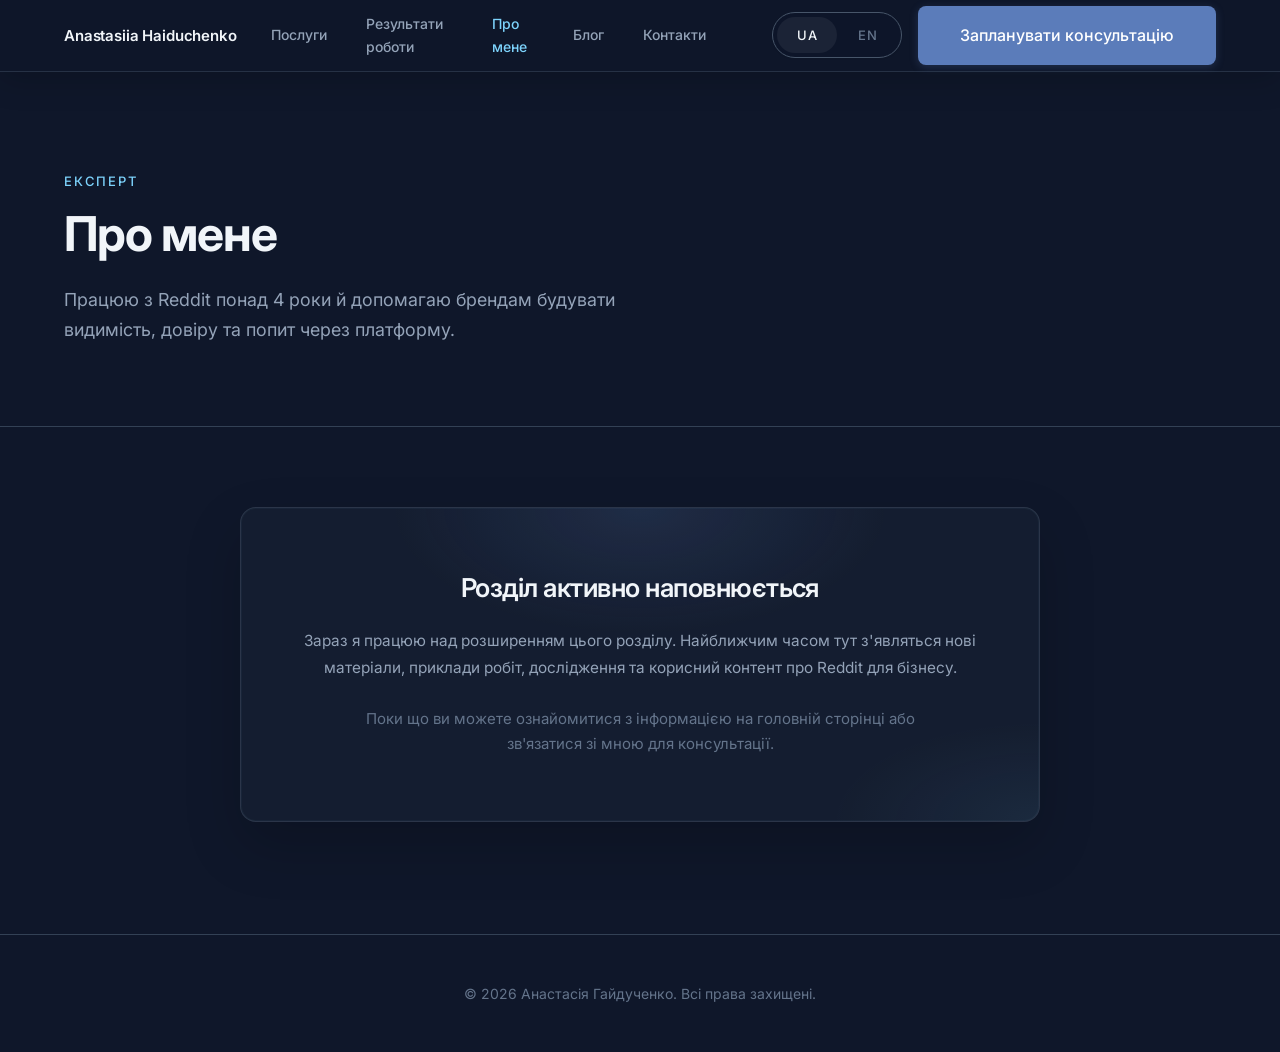
==== commit 732bfc32: "Add services toolkit with pricing cards, modals, and page transitions. Rebuild the services page wit" ====
--- a/about/index.html
+++ b/about/index.html
@@ -23,6 +23,8 @@
   </head>
   <body class="page-inner page-about">
     <div id="site-header-mount"></div>
+
+    <div class="page-transition-shell" id="page-content">
 
     <section class="page-hero">
       <div class="container page-hero__inner">
@@ -56,6 +58,8 @@
       </section>
     </main>
 
+    </div>
+
     <div id="site-footer-mount"></div>
 
     <script src="../js/translations.js"></script>
--- a/css/style.css
+++ b/css/style.css
@@ -59,6 +59,73 @@
   padding-top: var(--header-height);
 }
 
+/* Page transitions — cross-document View Transitions + fade fallback */
+@view-transition {
+  navigation: auto;
+}
+
+.page-transition-shell {
+  view-transition-name: page-content;
+}
+
+::view-transition-old(site-header),
+::view-transition-new(site-header) {
+  animation-duration: 0s;
+}
+
+::view-transition-old(page-content) {
+  animation: page-transition-exit 0.28s cubic-bezier(0.4, 0, 0.2, 1) both;
+}
+
+::view-transition-new(page-content) {
+  animation: page-transition-enter 0.42s cubic-bezier(0.22, 1, 0.36, 1) both;
+}
+
+@keyframes page-transition-exit {
+  from {
+    opacity: 1;
+    transform: translateY(0);
+  }
+
+  to {
+    opacity: 0;
+    transform: translateY(-10px);
+  }
+}
+
+@keyframes page-transition-enter {
+  from {
+    opacity: 0;
+    transform: translateY(14px);
+  }
+
+  to {
+    opacity: 1;
+    transform: translateY(0);
+  }
+}
+
+@media (prefers-reduced-motion: no-preference) {
+  html.page-is-leaving .page-transition-shell {
+    opacity: 0;
+    transform: translateY(-10px);
+    transition:
+      opacity 0.24s ease,
+      transform 0.24s ease;
+  }
+
+  html.is-page-ready:not(.page-is-leaving) .page-transition-shell {
+    animation: page-transition-enter 0.42s cubic-bezier(0.22, 1, 0.36, 1) both;
+  }
+}
+
+@media (prefers-reduced-motion: reduce) {
+  ::view-transition-old(page-content),
+  ::view-transition-new(page-content) {
+    animation: none !important;
+  }
+}
+
 /* Site header — sticky navigation */
 .site-header {
   position: fixed;
@@ -75,6 +142,7 @@
     background 0.25s ease,
     border-color 0.25s ease,
     box-shadow 0.25s ease;
+  view-transition-name: site-header;
 }
 
 .site-header--home:not(.is-scrolled) {
@@ -432,24 +500,414 @@
   min-height: 0;
 }
 
-.page-services .services {
-  padding-top: calc(var(--spacing-unit) * 6);
-  border-top: none;
-}
-
-.page-services .services::before {
-  opacity: 0.45;
-}
-
-.page-services .faq {
-  padding-top: calc(var(--spacing-unit) * 10);
-  padding-bottom: calc(var(--spacing-unit) * 12);
-  border-top: 1px solid var(--border);
-  background: var(--bg-primary);
-}
-
-.page-services .faq .section-title {
-  margin-bottom: calc(var(--spacing-unit) * 6);
+.page-hero--compact {
+  padding-bottom: calc(var(--spacing-unit) * 8);
+}
+
+.page-hero--compact .page-hero__inner {
+  max-width: 52rem;
+  text-align: center;
+  margin-inline: auto;
+}
+
+/* Services toolkit — Semrush-style direction picker */
+.services-toolkit {
+  padding: 0 0 calc(var(--spacing-unit) * 14);
+}
+
+.services-toolkit__layout {
+  display: grid;
+  grid-template-columns: minmax(220px, 280px) minmax(0, 1fr);
+  gap: calc(var(--spacing-unit) * 5);
+  align-items: start;
+}
+
+.services-toolkit__sidebar {
+  position: sticky;
+  top: calc(var(--header-height) + var(--spacing-unit) * 3);
+}
+
+.services-toolkit__sidebar-label {
+  margin: 0 0 calc(var(--spacing-unit) * 3);
+  padding: 0 calc(var(--spacing-unit) * 2);
+  font-size: 0.6875rem;
+  font-weight: 600;
+  letter-spacing: 0.14em;
+  text-transform: uppercase;
+  color: var(--text-muted);
+}
+
+.services-toolkit__tabs {
+  display: flex;
+  flex-direction: column;
+  gap: calc(var(--spacing-unit) * 0.75);
+  padding: calc(var(--spacing-unit) * 1.5);
+  border: 1px solid var(--border);
+  border-radius: 14px;
+  background: rgba(30, 41, 59, 0.35);
+}
+
+.services-toolkit__tab {
+  width: 100%;
+  text-align: left;
+  font: inherit;
+  font-size: 0.9375rem;
+  font-weight: 500;
+  line-height: 1.4;
+  color: var(--text-secondary);
+  background: transparent;
+  border: 1px solid transparent;
+  border-radius: 10px;
+  padding: calc(var(--spacing-unit) * 1.75) calc(var(--spacing-unit) * 2.25);
+  cursor: pointer;
+  transition:
+    color 0.2s ease,
+    background 0.2s ease,
+    border-color 0.2s ease,
+    box-shadow 0.2s ease;
+}
+
+.services-toolkit__tab:hover {
+  color: var(--text-primary);
+  background: rgba(91, 124, 186, 0.08);
+}
+
+.services-toolkit__tab.is-active {
+  color: var(--text-primary);
+  background: rgba(91, 124, 186, 0.16);
+  border-color: rgba(125, 211, 252, 0.28);
+  box-shadow: 0 0 0 1px rgba(91, 124, 186, 0.12);
+}
+
+.services-toolkit__tab:focus {
+  outline: none;
+}
+
+.services-toolkit__tab:focus-visible {
+  outline: 2px solid var(--accent);
+  outline-offset: 2px;
+}
+
+.services-toolkit__detail {
+  min-width: 0;
+}
+
+.services-toolkit__detail-view.is-animating {
+  animation: toolkitPanelIn 0.38s cubic-bezier(0.22, 1, 0.36, 1) both;
+}
+
+.services-toolkit__detail-head {
+  margin-bottom: calc(var(--spacing-unit) * 5);
+}
+
+.services-toolkit__detail-title {
+  margin: 0 0 calc(var(--spacing-unit) * 2);
+  font-size: clamp(1.375rem, 2.2vw, 1.75rem);
+  font-weight: 700;
+  line-height: 1.2;
+  letter-spacing: -0.02em;
+  color: var(--text-primary);
+}
+
+.services-toolkit__detail-lead {
+  margin: 0;
+  max-width: 58ch;
+  font-size: 1.0625rem;
+  line-height: 1.65;
+  color: var(--text-secondary);
+}
+
+.services-toolkit__packages {
+  display: grid;
+  grid-template-columns: repeat(3, minmax(0, 1fr));
+  gap: calc(var(--spacing-unit) * 3);
+  align-items: stretch;
+}
+
+.services-toolkit__packages--single {
+  grid-template-columns: minmax(0, 420px);
+}
+
+.services-toolkit__packages--duo {
+  grid-template-columns: repeat(2, minmax(0, 1fr));
+}
+
+.service-package-card--featured {
+  border-color: rgba(125, 211, 252, 0.42);
+  background:
+    linear-gradient(
+      165deg,
+      rgba(91, 124, 186, 0.18) 0%,
+      rgba(30, 41, 59, 0.62) 48%,
+      rgba(30, 41, 59, 0.55) 100%
+    );
+  box-shadow:
+    0 16px 40px rgba(0, 0, 0, 0.2),
+    inset 0 1px 0 rgba(255, 255, 255, 0.06);
+}
+
+.service-package-card--featured:hover {
+  border-color: rgba(125, 211, 252, 0.55);
+  box-shadow:
+    0 22px 48px rgba(91, 124, 186, 0.16),
+    inset 0 1px 0 rgba(255, 255, 255, 0.08);
+}
+
+@media (max-width: 1024px) {
+  .services-toolkit__packages:not(.services-toolkit__packages--single) {
+    grid-template-columns: repeat(2, minmax(0, 1fr));
+  }
+
+  .services-toolkit__packages--duo {
+    grid-template-columns: repeat(2, minmax(0, 1fr));
+  }
+}
+
+@media (max-width: 768px) {
+  .services-toolkit__packages--duo {
+    grid-template-columns: 1fr;
+  }
+}
+
+@media (max-width: 640px) {
+  .services-toolkit__packages:not(.services-toolkit__packages--single) {
+    grid-template-columns: 1fr;
+  }
+}
+
+.service-package-card {
+  display: flex;
+  flex-direction: column;
+  min-height: 100%;
+  padding: calc(var(--spacing-unit) * 5);
+  border: 1px solid var(--border);
+  border-radius: 16px;
+  background: rgba(30, 41, 59, 0.55);
+  box-shadow: 0 14px 36px rgba(0, 0, 0, 0.16);
+  transition:
+    border-color 0.25s ease,
+    box-shadow 0.25s ease,
+    transform 0.25s ease;
+}
+
+.service-package-card:hover {
+  border-color: rgba(125, 211, 252, 0.28);
+  box-shadow: 0 18px 44px rgba(0, 0, 0, 0.22);
+  transform: translateY(-2px);
+}
+
+.service-package-card__head {
+  margin-bottom: calc(var(--spacing-unit) * 2.5);
+  padding-bottom: calc(var(--spacing-unit) * 2.5);
+  border-bottom: 1px solid rgba(71, 85, 105, 0.55);
+}
+
+.service-package-card__name {
+  margin: 0 0 calc(var(--spacing-unit) * 1.25);
+  font-size: 1.125rem;
+  font-weight: 700;
+  letter-spacing: 0.06em;
+  text-transform: uppercase;
+  color: var(--text-primary);
+}
+
+.service-package-card--solo .service-package-card__name {
+  letter-spacing: -0.01em;
+  text-transform: none;
+  font-size: 1.25rem;
+}
+
+.service-package-card__price {
+  margin: 0;
+  font-size: clamp(1.5rem, 2.4vw, 1.875rem);
+  font-weight: 700;
+  line-height: 1.1;
+  color: var(--accent-cyan);
+}
+
+.service-package-card__desc {
+  margin: 0 0 calc(var(--spacing-unit) * 3);
+  font-size: 0.9375rem;
+  line-height: 1.55;
+  color: var(--text-secondary);
+}
+
+.service-package-card__includes-label {
+  margin: 0 0 calc(var(--spacing-unit) * 2);
+  font-size: 0.75rem;
+  font-weight: 600;
+  letter-spacing: 0.08em;
+  text-transform: uppercase;
+  color: var(--text-muted);
+}
+
+.service-package-card__features {
+  list-style: none;
+  margin: 0 0 calc(var(--spacing-unit) * 4);
+  padding: 0;
+  display: grid;
+  gap: calc(var(--spacing-unit) * 1.5);
+  flex: 1;
+}
+
+.service-package-card__features li {
+  position: relative;
+  padding-left: calc(var(--spacing-unit) * 3.5);
+  font-size: 0.9375rem;
+  line-height: 1.45;
+  color: var(--text-primary);
+}
+
+.service-package-card__features li::before {
+  content: "";
+  position: absolute;
+  left: 0;
+  top: 0.45em;
+  width: 1.125rem;
+  height: 1.125rem;
+  border-radius: 50%;
+  background: rgba(91, 124, 186, 0.2);
+  box-shadow: inset 0 0 0 1px rgba(125, 211, 252, 0.35);
+  background-image: url("data:image/svg+xml,%3Csvg xmlns='http://www.w3.org/2000/svg' viewBox='0 0 16 16' fill='none'%3E%3Cpath d='M4 8.2L6.8 11L12 5.5' stroke='%237dd3fc' stroke-width='1.75' stroke-linecap='round' stroke-linejoin='round'/%3E%3C/svg%3E");
+  background-repeat: no-repeat;
+  background-position: center;
+  background-size: 0.75rem;
+}
+
+.service-package-card__cta {
+  width: 100%;
+  margin-top: auto;
+}
+
+button.service-package-card__cta {
+  border: none;
+  cursor: pointer;
+  font-family: inherit;
+}
+
+.services-toolkit__panel {
+  background: rgba(30, 41, 59, 0.5);
+  border: 1px solid var(--border);
+  border-radius: 16px;
+  padding: calc(var(--spacing-unit) * 6);
+  box-shadow: 0 18px 48px rgba(0, 0, 0, 0.18);
+}
+
+.services-toolkit__panel.is-animating {
+  animation: toolkitPanelIn 0.38s cubic-bezier(0.22, 1, 0.36, 1) both;
+}
+
+@keyframes toolkitPanelIn {
+  from {
+    opacity: 0;
+    transform: translateY(12px);
+  }
+
+  to {
+    opacity: 1;
+    transform: translateY(0);
+  }
+}
+
+.services-toolkit__panel-head {
+  display: flex;
+  flex-wrap: wrap;
+  align-items: baseline;
+  justify-content: space-between;
+  gap: calc(var(--spacing-unit) * 2);
+  margin-bottom: calc(var(--spacing-unit) * 3);
+  padding-bottom: calc(var(--spacing-unit) * 3);
+  border-bottom: 1px solid rgba(71, 85, 105, 0.55);
+}
+
+.services-toolkit__panel-title {
+  margin: 0;
+  font-size: clamp(1.375rem, 2.2vw, 1.75rem);
+  font-weight: 700;
+  line-height: 1.2;
+  letter-spacing: -0.02em;
+  color: var(--text-primary);
+}
+
+.services-toolkit__panel-price {
+  margin: 0;
+  font-size: clamp(1.125rem, 1.8vw, 1.375rem);
+  font-weight: 600;
+  color: var(--accent-cyan);
+  white-space: nowrap;
+}
+
+.services-toolkit__panel-desc {
+  margin: 0 0 calc(var(--spacing-unit) * 4);
+  max-width: 58ch;
+  font-size: 1.0625rem;
+  line-height: 1.65;
+  color: var(--text-secondary);
+}
+
+.services-toolkit__panel-includes {
+  margin: 0 0 calc(var(--spacing-unit) * 2.5);
+  font-size: 0.8125rem;
+  font-weight: 600;
+  letter-spacing: 0.08em;
+  text-transform: uppercase;
+  color: var(--text-muted);
+}
+
+.services-toolkit__features {
+  list-style: none;
+  margin: 0 0 calc(var(--spacing-unit) * 5);
+  padding: 0;
+  display: grid;
+  gap: calc(var(--spacing-unit) * 1.75);
+}
+
+.services-toolkit__features li {
+  position: relative;
+  padding-left: calc(var(--spacing-unit) * 3.5);
+  font-size: 1rem;
+  line-height: 1.5;
+  color: var(--text-primary);
+}
+
+.services-toolkit__features li::before {
+  content: "";
+  position: absolute;
+  left: 0;
+  top: 0.45em;
+  width: 1.125rem;
+  height: 1.125rem;
+  border-radius: 50%;
+  background: rgba(91, 124, 186, 0.2);
+  box-shadow: inset 0 0 0 1px rgba(125, 211, 252, 0.35);
+  background-image: url("data:image/svg+xml,%3Csvg xmlns='http://www.w3.org/2000/svg' viewBox='0 0 16 16' fill='none'%3E%3Cpath d='M4 8.2L6.8 11L12 5.5' stroke='%237dd3fc' stroke-width='1.75' stroke-linecap='round' stroke-linejoin='round'/%3E%3C/svg%3E");
+  background-repeat: no-repeat;
+  background-position: center;
+  background-size: 0.75rem;
+}
+
+.services-toolkit__cta {
+  min-width: min(100%, 260px);
+}
+
+button.services-toolkit__cta {
+  border: none;
+  cursor: pointer;
+  font-family: inherit;
+}
+
+@media (prefers-reduced-motion: reduce) {
+  .services-toolkit__detail-view.is-animating {
+    animation: none;
+  }
+
+  .service-package-card:hover {
+    transform: none;
+  }
+
+  .services-toolkit__panel.is-animating {
+    animation: none;
+  }
 }
 
 /* Hero container */
@@ -1418,8 +1876,8 @@
 .modal-dialog {
   position: relative;
   width: 100%;
-  max-width: 800px;
-  max-height: 90vh;
+  max-width: min(820px, 100%);
+  max-height: min(90vh, 900px);
   overflow: hidden;
   display: flex;
   flex-direction: column;
@@ -1456,6 +1914,27 @@
   padding: calc(var(--spacing-unit) * 6);
   padding-top: calc(var(--spacing-unit) * 5);
   padding-right: calc(var(--spacing-unit) * 8);
+  scrollbar-width: thin;
+  scrollbar-color: rgba(125, 211, 252, 0.35) rgba(15, 23, 42, 0.55);
+}
+
+.modal-body--scroll::-webkit-scrollbar {
+  width: 8px;
+}
+
+.modal-body--scroll::-webkit-scrollbar-track {
+  background: rgba(15, 23, 42, 0.55);
+  border-radius: 999px;
+}
+
+.modal-body--scroll::-webkit-scrollbar-thumb {
+  background: rgba(125, 211, 252, 0.28);
+  border-radius: 999px;
+  border: 2px solid rgba(15, 23, 42, 0.55);
+}
+
+.modal-body--scroll::-webkit-scrollbar-thumb:hover {
+  background: rgba(125, 211, 252, 0.42);
 }
 
 .modal-body.service-card {
@@ -2123,13 +2602,77 @@
     padding: calc(var(--spacing-unit) * 5) calc(var(--spacing-unit) * 3);
   }
 
-  .page-services .services {
-    padding-top: calc(var(--spacing-unit) * 4);
-  }
-
-  .page-services .faq {
-    padding-top: calc(var(--spacing-unit) * 8);
+  .services-toolkit {
     padding-bottom: calc(var(--spacing-unit) * 10);
+  }
+
+  .services-toolkit__layout {
+    grid-template-columns: 1fr;
+    gap: calc(var(--spacing-unit) * 4);
+  }
+
+  .services-toolkit__sidebar {
+    position: sticky;
+    top: var(--header-height);
+    z-index: 20;
+    margin-inline: calc(var(--spacing-unit) * -2);
+    padding: calc(var(--spacing-unit) * 2) calc(var(--spacing-unit) * 2)
+      calc(var(--spacing-unit) * 1);
+    background: linear-gradient(
+      180deg,
+      var(--bg-primary) 72%,
+      rgba(15, 23, 42, 0) 100%
+    );
+  }
+
+  .services-toolkit__sidebar-label {
+    padding-inline: calc(var(--spacing-unit) * 1);
+  }
+
+  .services-toolkit__tabs {
+    flex-direction: row;
+    flex-wrap: nowrap;
+    overflow-x: auto;
+    overscroll-behavior-x: contain;
+    -webkit-overflow-scrolling: touch;
+    scroll-snap-type: x proximity;
+    scrollbar-width: none;
+    gap: calc(var(--spacing-unit) * 1);
+    padding: calc(var(--spacing-unit) * 1.25);
+  }
+
+  .services-toolkit__tabs::-webkit-scrollbar {
+    display: none;
+  }
+
+  .services-toolkit__tab {
+    flex: 0 0 auto;
+    width: auto;
+    white-space: nowrap;
+    scroll-snap-align: start;
+    padding: calc(var(--spacing-unit) * 1.5) calc(var(--spacing-unit) * 2);
+    font-size: 0.875rem;
+  }
+
+  .services-toolkit__panel {
+    padding: calc(var(--spacing-unit) * 4);
+  }
+
+  .services-toolkit__panel-head {
+    flex-direction: column;
+    align-items: flex-start;
+  }
+
+  .services-toolkit__packages {
+    grid-template-columns: 1fr;
+  }
+
+  .services-toolkit__packages--single {
+    grid-template-columns: 1fr;
+  }
+
+  .service-package-card:hover {
+    transform: none;
   }
 
   .container {
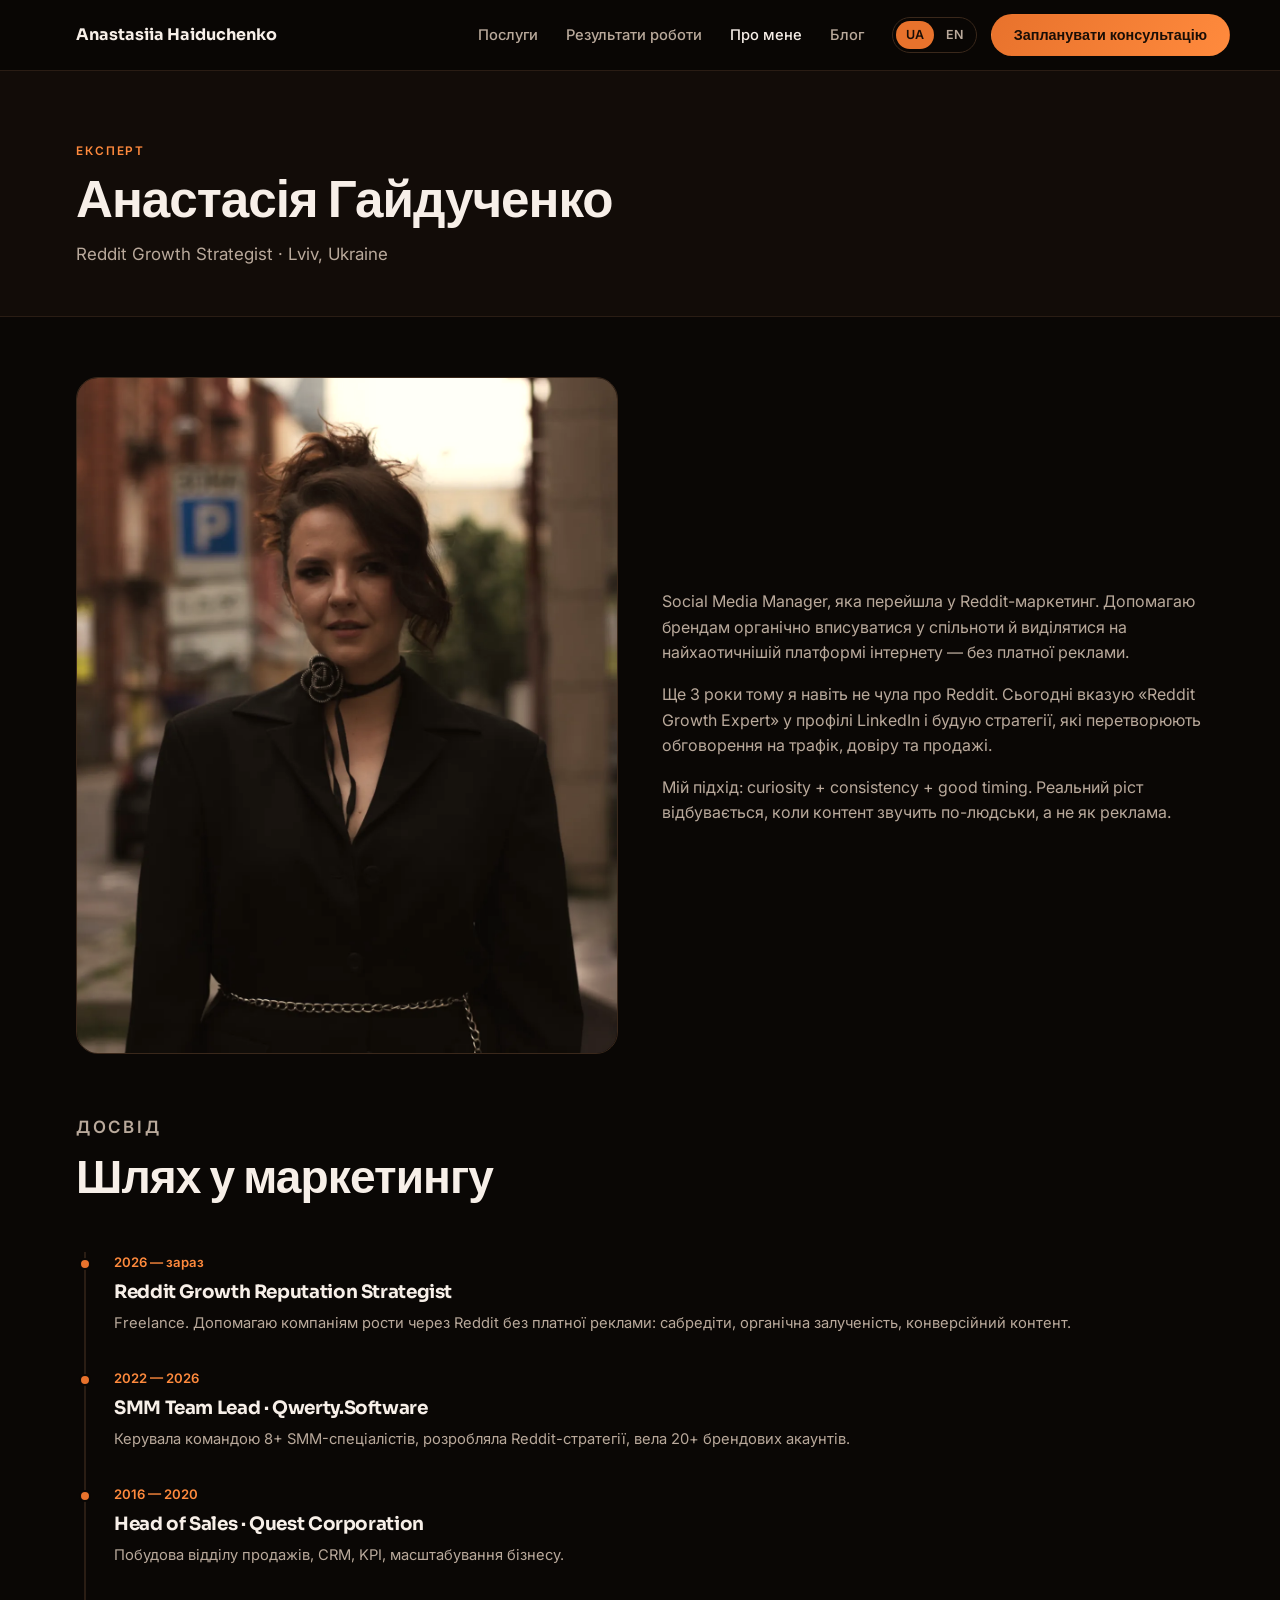
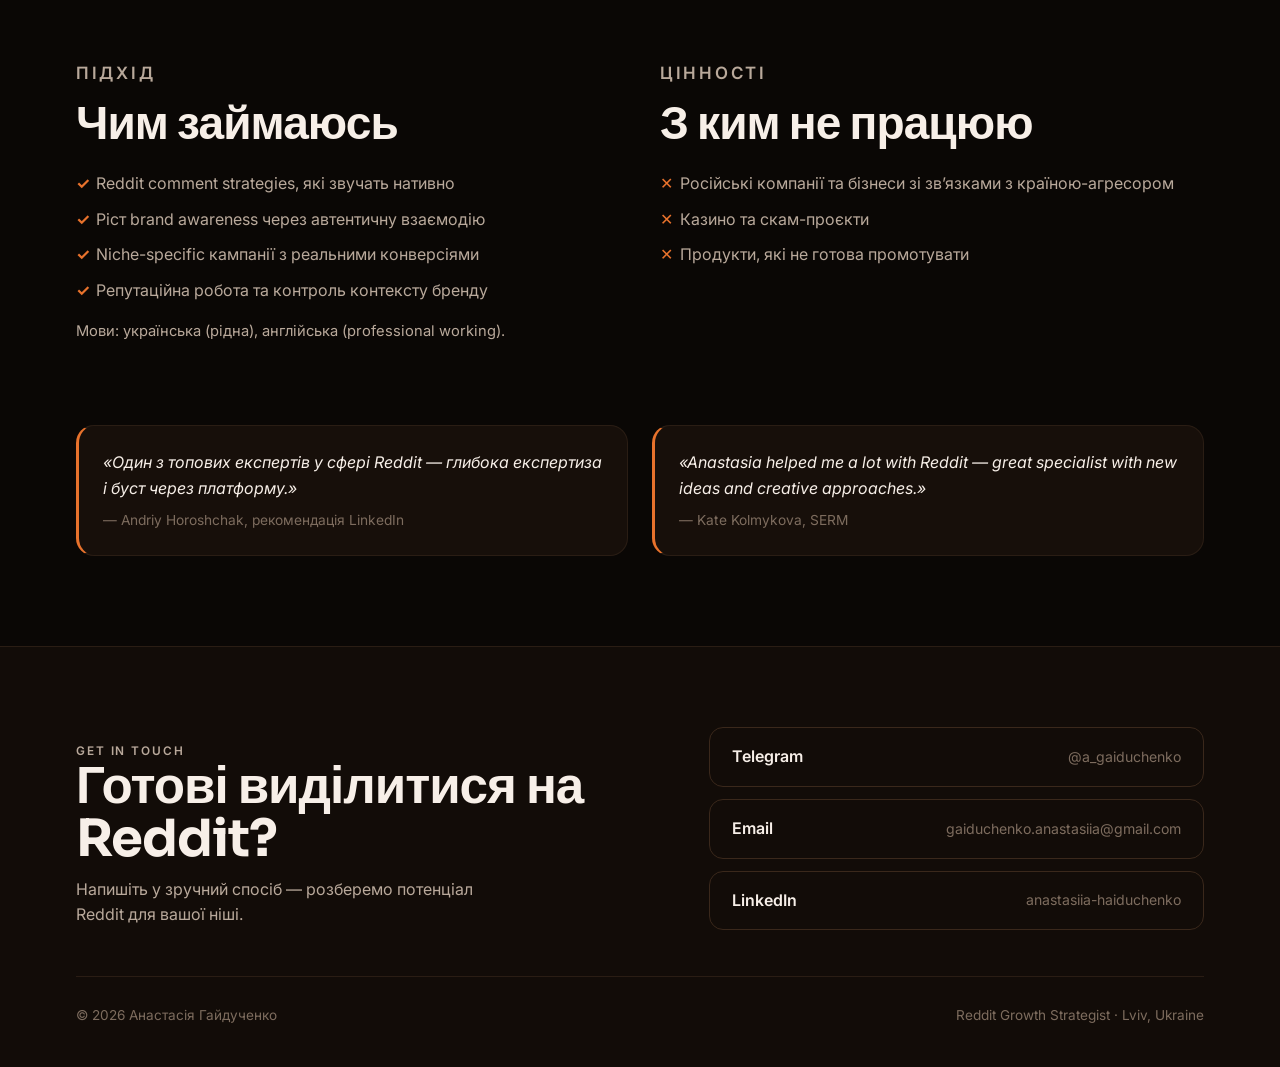
==== commit d77595bf: "designed version" ====
--- a/about/index.html
+++ b/about/index.html
@@ -3,64 +3,167 @@
   <head>
     <meta charset="UTF-8" />
     <meta name="viewport" content="width=device-width, initial-scale=1.0" />
-    <title>Про мене | Anastasiia Haiduchenko — Reddit Marketing Expert</title>
-    <meta
-      name="description"
-      id="meta-description"
-      content="Анастасія Гайдученко — Reddit Marketing Expert з 4+ роками досвіду роботи з брендами."
-    />
+    <meta name="theme-color" content="#0a0705" />
+    <meta name="color-scheme" content="dark" />
+    <style>html{background-color:#0a0705;color-scheme:dark}body{background-color:#0a0705;color:#f7efe8}</style>
+    <script>try{if(sessionStorage.getItem('reddit-nav'))document.documentElement.classList.add('nav-enter');}catch(e){}</script>
+    <link rel="icon" type="image/svg+xml" href="../favicon.svg" />
+    <link rel="stylesheet" href="../css/style.css" />
+    <title>Про мене | Anastasiia Haiduchenko</title>
+    <meta name="description" id="meta-description" content="Анастасія Гайдученко — Reddit Growth Strategist з 8+ роками досвіду в маркетингу." />
     <meta name="author" content="Anastasiia Haiduchenko" />
     <meta name="robots" content="index, follow" />
     <link rel="canonical" href="https://gaiduchenkoanastasiia.github.io/reddit/about/" />
-    <link rel="icon" type="image/svg+xml" href="../favicon.svg" />
-    <link rel="stylesheet" href="../css/style.css" />
     <link rel="preconnect" href="https://fonts.googleapis.com" />
     <link rel="preconnect" href="https://fonts.gstatic.com" crossorigin />
-    <link
-      href="https://fonts.googleapis.com/css2?family=Inter:wght@300;400;500;600;700&display=swap"
-      rel="stylesheet"
-    />
+    <link href="https://fonts.googleapis.com/css2?family=Sora:wght@400;500;600;700;800&family=Inter:wght@400;500;600&display=swap" rel="stylesheet" />
   </head>
   <body class="page-inner page-about">
-    <div id="site-header-mount"></div>
+    <script src="../js/lang-boot.js"></script>
+    <script src="../js/lang-chrome.js"></script>
+    <header class="site-header" id="site-header">
+      <div class="container site-header__inner">
+        <a href="../" class="site-brand" data-i18n="navBrand">Anastasiia Haiduchenko</a>
+        <button type="button" class="site-nav-toggle" id="site-nav-toggle" aria-expanded="false" aria-controls="site-nav-panel">
+          <span class="visually-hidden" data-i18n="navMenuToggle">Відкрити меню</span>
+          <span class="site-nav-toggle__bar" aria-hidden="true"></span>
+          <span class="site-nav-toggle__bar" aria-hidden="true"></span>
+          <span class="site-nav-toggle__bar" aria-hidden="true"></span>
+        </button>
+      </div>
+    </header>
+
+    <div class="site-nav-panel" id="site-nav-panel">
+      <nav class="site-nav" data-i18n-aria="navMenuLabel">
+        <ul class="site-nav__list">
+          <li><a href="../services/" class="site-nav__link" data-i18n="navServices">Послуги</a></li>
+          <li><a href="../work/" class="site-nav__link" data-i18n="navWork">Результати роботи</a></li>
+          <li><a href="../about/" class="site-nav__link" data-i18n="navAbout">Про мене</a></li>
+          <li><a href="../blog/" class="site-nav__link" data-i18n="navBlog">Блог</a></li>
+        </ul>
+        <div class="site-header__actions">
+          <div id="lang-switcher" class="lang-switcher" role="group" aria-label="Language">
+            <button type="button" id="lang-switch-ua" aria-pressed="true">UA</button>
+            <button type="button" id="lang-switch-en" aria-pressed="false">EN</button>
+          </div>
+          <button type="button" class="btn btn-primary site-header__cta" data-contact-modal data-i18n="heroCtaPrimary">Запланувати консультацію</button>
+        </div>
+      </nav>
+    </div>
 
     <div class="page-transition-shell" id="page-content">
+      <section class="page-hero">
+        <div class="container">
+          <p class="eyebrow" data-i18n="pageAboutEyebrow">Експерт</p>
+          <h1 class="page-hero__title" data-i18n="aboutName">Анастасія Гайдученко</h1>
+          <p class="page-hero__lead" data-i18n="pageAboutLead">Reddit Growth Strategist · Lviv, Ukraine</p>
+        </div>
+      </section>
 
-    <section class="page-hero">
-      <div class="container page-hero__inner">
-        <p class="page-hero__eyebrow" data-i18n="pageAboutEyebrow">Експерт</p>
-        <h1 class="page-hero__title" data-i18n="pageAboutTitle">Про мене</h1>
-        <p class="page-hero__lead" data-i18n="pageAboutLead">
-          Працюю з Reddit понад 4 роки й допомагаю брендам будувати видимість,
-          довіру та попит через платформу.
-        </p>
-      </div>
-    </section>
-
-    <main class="page-main">
-      <section class="page-notice" aria-labelledby="page-notice-title">
-        <div class="container">
-          <div class="page-notice__card">
-            <h2 id="page-notice-title" class="page-notice__title" data-i18n="pageComingSoonTitle">
-              Розділ активно наповнюється
-            </h2>
-            <p class="page-notice__text" data-i18n="pageComingSoonText">
-              Зараз я працюю над розширенням цього розділу. Найближчим часом тут
-              з'являться нові матеріали, приклади робіт, дослідження та корисний
-              контент про Reddit для бізнесу.
-            </p>
-            <p class="page-notice__subtext" data-i18n="pageComingSoonSubtext">
-              Поки що ви можете ознайомитися з інформацією на головній сторінці
-              або зв'язатися зі мною для консультації.
-            </p>
+      <main class="page-main">
+        <div class="container about-grid" style="margin-bottom:60px">
+          <div class="about-photo">
+            <picture>
+              <source srcset="../assets/images/profile-photo.webp" type="image/webp" />
+              <img src="../assets/images/profile-photo.jpg" alt="Anastasiia Haiduchenko" width="1200" height="1800" fetchpriority="high" decoding="async" data-i18n-alt="aboutPhotoAlt" />
+            </picture>
+          </div>
+          <div>
+            <p data-i18n="aboutIntro1">Social Media Manager, яка перейшла у Reddit-маркетинг. Допомагаю брендам органічно вписуватися у спільноти й виділятися на найхаотичнішій платформі інтернету — без платної реклами.</p>
+            <p data-i18n="aboutIntro2">Ще 3 роки тому я навіть не чула про Reddit. Сьогодні вказую «Reddit Growth Expert» у профілі LinkedIn і будую стратегії, які перетворюють обговорення на трафік, довіру та продажі.</p>
+            <p data-i18n="aboutIntro3">Мій підхід: curiosity + consistency + good timing. Реальний ріст відбувається, коли контент звучить по-людськи, а не як реклама.</p>
           </div>
         </div>
-      </section>
-    </main>
 
+        <div class="container" style="margin-bottom:60px">
+          <div class="sec-head">
+            <p class="eyebrow" data-i18n="aboutExperienceEyebrow">Досвід</p>
+            <h2 data-i18n="aboutExperienceTitle">Шлях у маркетингу</h2>
+          </div>
+          <ol class="timeline">
+            <li>
+              <div class="timeline__period" data-i18n="aboutExp1Period">2026 — зараз</div>
+              <h3 data-i18n="aboutExp1Title">Reddit Growth Reputation Strategist</h3>
+              <p data-i18n="aboutExp1Desc">Freelance. Допомагаю компаніям рости через Reddit без платної реклами: сабредіти, органічна залученість, конверсійний контент.</p>
+            </li>
+            <li>
+              <div class="timeline__period" data-i18n="aboutExp2Period">2022 — 2026</div>
+              <h3 data-i18n="aboutExp2Title">SMM Team Lead · Qwerty.Software</h3>
+              <p data-i18n="aboutExp2Desc">Керувала командою 8+ SMM-спеціалістів, розробляла Reddit-стратегії (SEO clusters, AMAs, organic subreddits), вела 20+ брендових акаунтів.</p>
+            </li>
+            <li>
+              <div class="timeline__period" data-i18n="aboutExp3Period">2016 — 2020</div>
+              <h3 data-i18n="aboutExp3Title">Head of Sales · Quest Corporation</h3>
+              <p data-i18n="aboutExp3Desc">Побудова відділу продажів, CRM, KPI, масштабування бізнесу. Досвід, який допомагає розуміти цілі клієнтів.</p>
+            </li>
+          </ol>
+        </div>
+
+        <div class="container about-split">
+          <div>
+            <div class="sec-head" style="margin-bottom:24px">
+              <p class="eyebrow" data-i18n="aboutApproachEyebrow">Підхід</p>
+              <h2 data-i18n="aboutApproachTitle">Чим займаюсь</h2>
+            </div>
+            <ul class="values-list values-list--check" data-i18n-list="aboutApproachList"></ul>
+            <p style="color:var(--muted);margin-top:16px;font-size:.92rem" data-i18n="aboutLanguages">Мови: українська (рідна), англійська (professional working).</p>
+          </div>
+          <div>
+            <div class="sec-head" style="margin-bottom:24px">
+              <p class="eyebrow" data-i18n="aboutValuesEyebrow">Цінності</p>
+              <h2 data-i18n="aboutValuesTitle">З ким не працюю</h2>
+            </div>
+            <ul class="values-list" data-i18n-list="aboutValuesList"></ul>
+          </div>
+        </div>
+
+        <div class="container about-quotes">
+          <blockquote class="quote quote-card">
+            <p data-i18n="testimonial1">«Один з топових експертів у сфері Reddit — глибока експертиза і буст через платформу.»</p>
+            <cite data-i18n="testimonial1Author">— Andriy Horoshchak, рекомендація LinkedIn</cite>
+          </blockquote>
+          <blockquote class="quote quote-card">
+            <p data-i18n="testimonial2">«Anastasia helped me a lot with Reddit — great specialist with new ideas and creative approaches.»</p>
+            <cite data-i18n="testimonial2Author">— Kate Kolmykova, SERM</cite>
+          </blockquote>
+        </div>
+      </main>
     </div>
 
-    <div id="site-footer-mount"></div>
+    <footer class="site-footer" id="contact">
+      <div class="container">
+        <div class="foot-cta">
+          <div>
+            <p class="eyebrow" data-i18n="footerEyebrow">Get in touch</p>
+            <h2 data-i18n="footerTitle">Готові виділитися на Reddit?</h2>
+            <p data-i18n="footerLead">Напишіть у зручний спосіб — розберемо потенціал Reddit для вашої ніші.</p>
+          </div>
+          <div class="contacts">
+            <a href="https://t.me/a_gaiduchenko" class="contact-link" target="_blank" rel="noopener noreferrer"><span>Telegram</span><span class="contact-link__handle">@a_gaiduchenko</span></a>
+            <a href="mailto:gaiduchenko.anastasiia@gmail.com" class="contact-link"><span>Email</span><span class="contact-link__handle">gaiduchenko.anastasiia@gmail.com</span></a>
+            <a href="https://www.linkedin.com/in/anastasiia-haiduchenko" class="contact-link" target="_blank" rel="noopener noreferrer"><span>LinkedIn</span><span class="contact-link__handle">anastasiia-haiduchenko</span></a>
+          </div>
+        </div>
+        <div class="foot-bottom">
+          <span data-i18n="footerCopy">© 2026 Анастасія Гайдученко</span>
+          <span data-i18n="footerLocation">Reddit Growth Strategist · Lviv, Ukraine</span>
+        </div>
+      </div>
+    </footer>
+
+    <div id="contact-modal" class="contact-modal" aria-hidden="true" role="dialog" aria-modal="true" aria-labelledby="contact-modal-title">
+      <div class="contact-modal__overlay" data-contact-modal-close tabindex="-1"></div>
+      <div class="contact-modal__dialog">
+        <button type="button" class="contact-modal__close" data-contact-modal-close data-i18n-aria="modalClose">&times;</button>
+        <h2 id="contact-modal-title" class="contact-modal__title" data-i18n="contactModalTitle">Зв'яжіться зі мною</h2>
+        <p class="contact-modal__lead" data-i18n="contactModalLead">Готова обговорити ваш проєкт. Оберіть зручний спосіб зв'язку.</p>
+        <div class="contacts">
+          <a href="https://t.me/a_gaiduchenko" class="contact-link" target="_blank" rel="noopener noreferrer"><span>Telegram</span><span class="contact-link__handle">@a_gaiduchenko</span></a>
+          <a href="mailto:gaiduchenko.anastasiia@gmail.com" class="contact-link"><span>Email</span><span class="contact-link__handle">gaiduchenko.anastasiia@gmail.com</span></a>
+          <a href="https://www.linkedin.com/in/anastasiia-haiduchenko" class="contact-link" target="_blank" rel="noopener noreferrer"><span>LinkedIn</span><span class="contact-link__handle">anastasiia-haiduchenko</span></a>
+        </div>
+      </div>
+    </div>
 
     <script src="../js/translations.js"></script>
     <script src="../js/site.js"></script>
--- a/css/style.css
+++ b/css/style.css
@@ -1,3096 +1,1383 @@
-/* Reset and Base Styles */
-* {
+/* Variant 3 — Bold Dark design system */
+*,
+*::before,
+*::after {
   margin: 0;
   padding: 0;
   box-sizing: border-box;
 }
 
 :root {
-  /* Dark navy theme — refined, premium */
-  --bg-primary: #0f172a;
-  --bg-secondary: #1e293b;
-  --bg-card: #1e293b;
-  --bg-soft: #151d2e;
-  --text-primary: #f1f5f9;
-  --text-secondary: #94a3b8;
-  --text-muted: #64748b;
-  --accent: #5b7cba;
-  --accent-hover: #4a6aa3;
-  --accent-cyan: #7dd3fc;
-  --accent-soft: rgba(91, 124, 186, 0.12);
-  --border: #334155;
-  --border-subtle: #475569;
-  --spacing-unit: 8px;
-  --header-height: 72px;
-}
-
-/*
- * Section rhythm — 4 distinct treatments, one system:
- * 1. Hero: atmospheric (gradients, grid, full bleed)
- * 2. Journey: customer path funnel + benefit cards (why-reddit)
- * 3. Process: work roadmap timeline (process)
- * 4. Structured: dense content, grid rhythm, clear boundaries (services)
- * 5. Soft contrast: elevated/muted band for CTAs (contact)
- * Footer: minimal anchor band
- */
+  color-scheme: dark;
+  --bg: #0a0705;
+  --bg-2: #120c08;
+  --card: #170f0a;
+  --line: #2a1d14;
+  --line-2: #3a281b;
+  --text: #f7efe8;
+  --muted: #b9a99b;
+  --dim: #7d6c5e;
+  --accent: #e8722c;
+  --accent-2: #ff8a3d;
+  --glow: rgba(232, 114, 44, 0.5);
+  --maxw: 1180px;
+  --header-h: 70px;
+  --radius-sm: 12px;
+  --radius-md: 18px;
+  --radius-lg: 24px;
+  --transition: 0.18s ease;
+}
 
 html {
   scroll-behavior: smooth;
   overflow-x: hidden;
+  background: var(--bg);
+}
+
+.page-transition-shell,
+.site-footer {
+  transition: opacity 0.2s ease;
 }
 
 body {
-  font-family:
-    "Inter",
-    -apple-system,
-    BlinkMacSystemFont,
-    "Segoe UI",
-    Roboto,
-    Oxygen,
-    Ubuntu,
-    Cantarell,
-    sans-serif;
-  background-color: var(--bg-primary);
-  color: var(--text-primary);
+  font-family: "Inter", system-ui, -apple-system, sans-serif;
+  background: var(--bg);
+  color: var(--text);
   line-height: 1.6;
   font-size: 16px;
   overflow-x: hidden;
+  -webkit-font-smoothing: antialiased;
+  padding-top: calc(var(--header-h) + env(safe-area-inset-top, 0));
+}
+
+h1,
+h2,
+h3,
+h4 {
+  font-family: "Sora", sans-serif;
+  letter-spacing: -0.02em;
+}
+
+a {
+  color: inherit;
+  text-decoration: none;
+}
+
+img {
   max-width: 100%;
-  padding-top: var(--header-height);
-}
-
-/* Page transitions — cross-document View Transitions + fade fallback */
-@view-transition {
-  navigation: auto;
-}
-
-.page-transition-shell {
-  view-transition-name: page-content;
-}
-
-::view-transition-old(site-header),
-::view-transition-new(site-header) {
-  animation-duration: 0s;
-}
-
-::view-transition-old(page-content) {
-  animation: page-transition-exit 0.28s cubic-bezier(0.4, 0, 0.2, 1) both;
-}
-
-::view-transition-new(page-content) {
-  animation: page-transition-enter 0.42s cubic-bezier(0.22, 1, 0.36, 1) both;
-}
-
-@keyframes page-transition-exit {
-  from {
-    opacity: 1;
-    transform: translateY(0);
-  }
-
-  to {
+  height: auto;
+  display: block;
+}
+
+.container {
+  max-width: var(--maxw);
+  margin: 0 auto;
+  padding: 0 26px;
+}
+
+.eyebrow {
+  text-transform: uppercase;
+  letter-spacing: 0.16em;
+  font-size: 0.74rem;
+  font-weight: 600;
+  color: var(--accent-2);
+}
+
+section {
+  position: relative;
+}
+
+/* Page transitions — JS-controlled leave fade; no cross-document view transitions */
+html.nav-enter .page-transition-shell,
+html.nav-enter .site-footer {
+  opacity: 1;
+  transform: none;
+  animation: none !important;
+}
+
+@media (prefers-reduced-motion: no-preference) {
+  html.page-is-leaving .page-transition-shell,
+  html.page-is-leaving .site-footer {
     opacity: 0;
     transform: translateY(-10px);
-  }
-}
-
-@keyframes page-transition-enter {
-  from {
-    opacity: 0;
-    transform: translateY(14px);
-  }
-
-  to {
-    opacity: 1;
-    transform: translateY(0);
-  }
-}
-
-@media (prefers-reduced-motion: no-preference) {
-  html.page-is-leaving .page-transition-shell {
-    opacity: 0;
-    transform: translateY(-10px);
-    transition:
-      opacity 0.24s ease,
-      transform 0.24s ease;
-  }
-
-  html.is-page-ready:not(.page-is-leaving) .page-transition-shell {
-    animation: page-transition-enter 0.42s cubic-bezier(0.22, 1, 0.36, 1) both;
-  }
-}
-
-@media (prefers-reduced-motion: reduce) {
-  ::view-transition-old(page-content),
-  ::view-transition-new(page-content) {
-    animation: none !important;
-  }
-}
-
-/* Site header — sticky navigation */
+    transition: opacity 0.24s ease, transform 0.24s ease;
+  }
+}
+
+/* Header */
 .site-header {
   position: fixed;
   top: 0;
   left: 0;
   right: 0;
-  z-index: 200;
-  height: var(--header-height);
-  border-bottom: 1px solid transparent;
-  background: rgba(15, 23, 42, 0.88);
-  backdrop-filter: blur(14px);
-  -webkit-backdrop-filter: blur(14px);
-  transition:
-    background 0.25s ease,
-    border-color 0.25s ease,
-    box-shadow 0.25s ease;
-  view-transition-name: site-header;
-}
-
-.site-header--home:not(.is-scrolled) {
-  background: rgba(15, 23, 42, 0.35);
-  backdrop-filter: blur(10px);
-  -webkit-backdrop-filter: blur(10px);
-  border-bottom-color: rgba(71, 85, 105, 0.2);
-}
-
-.site-header.is-scrolled {
-  background: rgba(15, 23, 42, 0.92);
-  border-bottom-color: rgba(51, 65, 85, 0.65);
-  box-shadow: 0 8px 32px rgba(0, 0, 0, 0.18);
+  width: 100%;
+  z-index: 50;
+  background: rgba(10, 7, 5, 0.94);
+  border-bottom: 1px solid var(--line);
+  padding-top: env(safe-area-inset-top, 0);
 }
 
 .site-header__inner {
   display: flex;
   align-items: center;
   justify-content: space-between;
-  gap: calc(var(--spacing-unit) * 3);
-  height: 100%;
+  height: var(--header-h);
+  gap: 16px;
 }
 
 .site-brand {
-  flex-shrink: 0;
-  font-size: 0.9375rem;
-  font-weight: 600;
-  letter-spacing: -0.01em;
-  color: var(--text-primary);
-  text-decoration: none;
-  white-space: nowrap;
-}
-
-.site-brand:hover {
-  color: var(--accent-cyan);
-}
-
-.site-nav-panel {
-  display: flex;
-  align-items: center;
-  flex: 1;
-  justify-content: flex-end;
-  min-width: 0;
-}
-
-.site-nav {
-  display: flex;
-  align-items: center;
-  gap: clamp(1rem, 2.5vw, 2rem);
-  width: 100%;
-  justify-content: flex-end;
-}
-
-.site-nav__list {
-  display: flex;
-  align-items: center;
-  gap: clamp(0.5rem, 1.5vw, 1.5rem);
-  list-style: none;
-  margin: 0;
-  padding: 0;
-}
-
-.site-nav__link {
-  display: inline-flex;
-  align-items: center;
-  padding: calc(var(--spacing-unit) * 1) calc(var(--spacing-unit) * 1.25);
-  font-size: 0.875rem;
-  font-weight: 500;
-  color: var(--text-secondary);
-  text-decoration: none;
-  border-radius: 8px;
-  transition:
-    color 0.2s ease,
-    background 0.2s ease;
-}
-
-.site-nav__link:hover {
-  color: var(--text-primary);
-  background: rgba(255, 255, 255, 0.04);
-}
-
-.site-nav__link.is-active {
-  color: var(--accent-cyan);
-}
-
-.site-header__actions {
-  display: flex;
-  align-items: center;
-  gap: calc(var(--spacing-unit) * 2);
-  margin-left: clamp(0.75rem, 2vw, 1.5rem);
-}
-
-.site-header__cta {
-  padding: calc(var(--spacing-unit) * 1.5) calc(var(--spacing-unit) * 2.5);
-  font-size: 0.8125rem;
+  font-family: "Sora", sans-serif;
+  font-weight: 700;
   white-space: nowrap;
 }
 
 .site-nav-toggle {
   display: none;
+  position: relative;
   flex-direction: column;
   justify-content: center;
   gap: 5px;
-  width: 44px;
-  height: 44px;
-  padding: 0;
-  border: 1px solid var(--border-subtle);
+  width: 40px;
+  height: 40px;
+  padding: 8px;
+  background: none;
+  border: 1px solid var(--line-2);
   border-radius: 10px;
-  background: rgba(255, 255, 255, 0.04);
   cursor: pointer;
-  color: var(--text-primary);
 }
 
 .site-nav-toggle__bar {
   display: block;
-  width: 18px;
+  width: 100%;
   height: 2px;
-  margin-inline: auto;
-  background: currentColor;
+  background: var(--text);
   border-radius: 1px;
-  transition:
-    transform 0.25s ease,
-    opacity 0.25s ease;
-}
-
-.site-nav-open .site-nav-toggle__bar:nth-child(1) {
-  transform: translateY(7px) rotate(45deg);
-}
-
-.site-nav-open .site-nav-toggle__bar:nth-child(2) {
-  opacity: 0;
-}
-
-.site-nav-open .site-nav-toggle__bar:nth-child(3) {
-  transform: translateY(-7px) rotate(-45deg);
-}
-
-/* Inner page hero */
-.page-hero {
-  position: relative;
-  padding: calc(var(--spacing-unit) * 12) calc(var(--spacing-unit) * 3)
-    calc(var(--spacing-unit) * 10);
-  background:
-    radial-gradient(
-      ellipse 70% 50% at 50% 0%,
-      rgba(30, 41, 59, 0.75) 0%,
-      transparent 55%
-    ),
-    radial-gradient(
-      circle 30% at 85% 20%,
-      rgba(91, 124, 186, 0.08) 0%,
-      transparent 50%
-    ),
-    var(--bg-primary);
-  border-bottom: 1px solid var(--border);
-}
-
-.page-hero__inner {
-  max-width: 720px;
-}
-
-.page-hero__eyebrow {
-  display: inline-block;
-  margin: 0 0 calc(var(--spacing-unit) * 2);
-  font-size: 0.8125rem;
+}
+
+.visually-hidden {
+  position: absolute;
+  width: 1px;
+  height: 1px;
+  padding: 0;
+  margin: -1px;
+  overflow: hidden;
+  clip: rect(0, 0, 0, 0);
+  white-space: nowrap;
+  border: 0;
+}
+
+.site-nav-panel {
+  display: flex;
+  align-items: center;
+  gap: 24px;
+  flex: 1;
+  justify-content: flex-end;
+}
+
+@media (min-width: 901px) {
+  .site-nav-panel {
+    position: fixed;
+    top: env(safe-area-inset-top, 0);
+    left: 0;
+    right: 0;
+    z-index: 51;
+    height: var(--header-h);
+    padding: 0 26px;
+    display: flex;
+    justify-content: center;
+    pointer-events: none;
+    background: transparent;
+    transform: none;
+    visibility: visible;
+  }
+
+  .site-nav-panel .site-nav {
+    pointer-events: none;
+    width: 100%;
+    max-width: var(--maxw);
+    margin: 0 auto;
+    justify-content: flex-end;
+  }
+
+  .site-nav-panel .site-nav a,
+  .site-nav-panel .site-nav button {
+    pointer-events: auto;
+  }
+
+  .site-brand {
+    position: relative;
+    z-index: 52;
+  }
+}
+
+.site-nav {
+  display: flex;
+  align-items: center;
+  gap: 28px;
+}
+
+.site-nav__list {
+  display: flex;
+  gap: 28px;
+  list-style: none;
+}
+
+.site-nav__link {
+  color: var(--muted);
+  font-size: 0.92rem;
   font-weight: 500;
-  letter-spacing: 0.14em;
-  text-transform: uppercase;
-  color: var(--accent-cyan);
-}
-
-.page-hero__title {
-  margin: 0 0 calc(var(--spacing-unit) * 3);
-  font-size: clamp(2rem, 4vw, 3rem);
-  font-weight: 700;
-  line-height: 1.1;
-  letter-spacing: -0.02em;
-  color: var(--text-primary);
-}
-
-.page-hero__lead {
-  margin: 0;
-  max-width: 52ch;
-  font-size: clamp(1rem, 1.4vw, 1.125rem);
-  line-height: 1.7;
-  color: var(--text-secondary);
-}
-
-.page-main {
-  min-height: 40vh;
-}
-
-.page-section {
-  padding: calc(var(--spacing-unit) * 12) calc(var(--spacing-unit) * 3);
-}
-
-.page-placeholder {
-  max-width: 42rem;
-  margin: 0;
-  padding: calc(var(--spacing-unit) * 5);
-  border: 1px dashed rgba(71, 85, 105, 0.55);
-  border-radius: 14px;
-  background: rgba(30, 41, 59, 0.35);
-  color: var(--text-muted);
-  line-height: 1.65;
-}
-
-.page-section__actions {
-  margin-top: calc(var(--spacing-unit) * 3);
-}
-
-/* Inner page — coming soon notice (work, about, blog) */
-.page-notice {
-  padding: calc(var(--spacing-unit) * 10) calc(var(--spacing-unit) * 3)
-    calc(var(--spacing-unit) * 14);
-}
-
-.page-notice__card {
-  position: relative;
-  max-width: 50rem;
-  margin: 0 auto;
-  padding: clamp(2.5rem, 5vw, 4rem) clamp(2rem, 5vw, 3.5rem);
-  text-align: center;
-  border: 1px solid rgba(71, 85, 105, 0.45);
-  border-radius: 16px;
-  background: rgba(30, 41, 59, 0.38);
+  transition: color var(--transition);
+}
+
+.site-nav__link:hover,
+.site-nav__link.is-active {
+  color: var(--text);
+}
+
+.site-header__actions {
+  display: flex;
+  align-items: center;
+  gap: 14px;
+  flex-shrink: 0;
+}
+
+.site-header__cta {
+  padding: 9px 16px;
+  font-size: 0.85rem;
+}
+
+.lang-switcher {
+  display: flex;
+  gap: 2px;
+  border: 1px solid var(--line-2);
+  border-radius: 999px;
+  padding: 3px;
+}
+
+.lang-switcher button {
+  background: none;
+  border: 0;
+  color: var(--muted);
+  font: inherit;
+  font-weight: 600;
+  font-size: 0.78rem;
+  padding: 4px 10px;
+  border-radius: 999px;
+  cursor: pointer;
+}
+
+.lang-switcher button.is-active {
+  background: var(--accent);
+  color: #1a0e06;
+}
+
+/* Buttons */
+.btn {
+  display: inline-flex;
+  align-items: center;
+  justify-content: center;
+  gap: 8px;
+  font-weight: 600;
+  font-size: 0.9rem;
+  border-radius: 999px;
+  padding: 12px 22px;
+  cursor: pointer;
+  border: 1px solid transparent;
+  transition: var(--transition);
+  white-space: nowrap;
+}
+
+.btn-primary {
+  background: linear-gradient(120deg, var(--accent), var(--accent-2));
+  color: #1a0e06;
+}
+
+.btn-primary:hover {
+  filter: brightness(1.06);
+  transform: translateY(-1px);
+}
+
+.btn-ghost {
+  border-color: var(--line-2);
+  color: var(--text);
+  background: transparent;
+}
+
+.btn-ghost:hover {
+  border-color: var(--accent);
+}
+
+.btn-sm {
+  padding: 9px 16px;
+  font-size: 0.85rem;
+}
+
+/* Hero */
+.hero {
+  min-height: calc(100vh - var(--header-h));
+  min-height: calc(100dvh - var(--header-h));
+  display: flex;
+  align-items: center;
+  padding: 60px 0;
   overflow: hidden;
-  box-shadow:
-    0 0 0 1px rgba(125, 211, 252, 0.04) inset,
-    0 24px 56px rgba(0, 0, 0, 0.18);
-}
-
-.page-notice__card::before {
+}
+
+.hero::before {
   content: "";
   position: absolute;
   inset: 0;
   background:
-    radial-gradient(
-      ellipse 50% 65% at 50% 0%,
-      rgba(91, 124, 186, 0.16) 0%,
-      transparent 62%
-    ),
-    radial-gradient(
-      ellipse 45% 55% at 100% 100%,
-      rgba(125, 211, 252, 0.07) 0%,
-      transparent 58%
-    );
+    radial-gradient(70% 80% at 75% 30%, rgba(232, 114, 44, 0.42), transparent 62%),
+    radial-gradient(50% 60% at 90% 0%, rgba(255, 138, 61, 0.28), transparent 60%);
   pointer-events: none;
 }
 
-.page-notice__title,
-.page-notice__text,
-.page-notice__subtext {
+.hero-grid {
   position: relative;
-  z-index: 1;
-  margin-inline: auto;
-}
-
-.page-notice__title {
-  margin: 0 auto calc(var(--spacing-unit) * 3);
-  max-width: 28ch;
-  font-size: clamp(1.375rem, 2.2vw, 1.625rem);
-  font-weight: 600;
-  letter-spacing: -0.02em;
-  line-height: 1.25;
-  color: var(--text-primary);
-}
-
-.page-notice__text {
-  margin: 0 auto;
-  max-width: 44rem;
-  font-size: clamp(0.9375rem, 1.2vw, 1.0625rem);
-  line-height: 1.75;
-  color: var(--text-secondary);
-}
-
-.page-notice__subtext {
-  margin: calc(var(--spacing-unit) * 3) auto 0;
-  max-width: 38rem;
-  font-size: 0.9375rem;
-  line-height: 1.7;
-  color: var(--text-muted);
-}
-
-/* Services page — update notice */
-.services-notice {
-  padding: calc(var(--spacing-unit) * 8) calc(var(--spacing-unit) * 3)
-    calc(var(--spacing-unit) * 2);
-}
-
-.services-notice__card {
+  display: grid;
+  grid-template-columns: 1.1fr 0.9fr;
+  gap: 40px;
+  align-items: center;
+}
+
+.hero__title {
+  font-size: clamp(2.8rem, 6vw, 5.4rem);
+  line-height: 0.96;
+  margin: 20px 0 24px;
+}
+
+.hero__title-accent {
+  color: var(--accent-2);
+}
+
+.hero__lead {
+  color: var(--muted);
+  font-size: 1.14rem;
+  max-width: 40ch;
+  margin-bottom: 30px;
+}
+
+.hero__actions {
+  display: flex;
+  gap: 14px;
+  flex-wrap: wrap;
+}
+
+.hero-photo {
   position: relative;
-  max-width: 56rem;
-  margin: 0 auto;
-  padding: clamp(2rem, 4vw, 3rem) clamp(1.75rem, 4vw, 3rem);
-  border: 1px solid rgba(71, 85, 105, 0.45);
-  border-radius: 16px;
-  background: rgba(30, 41, 59, 0.38);
+  border-radius: var(--radius-lg);
   overflow: hidden;
-  box-shadow:
-    0 0 0 1px rgba(125, 211, 252, 0.04) inset,
-    0 20px 48px rgba(0, 0, 0, 0.16);
-}
-
-.services-notice__card::before {
+  border: 1px solid var(--line-2);
+}
+
+.hero-photo img {
+  width: 100%;
+  filter: sepia(0.35) saturate(1.3) hue-rotate(-8deg) contrast(1.02);
+}
+
+.hero-photo::after {
   content: "";
   position: absolute;
   inset: 0;
-  background:
-    radial-gradient(
-      ellipse 55% 70% at 0% 0%,
-      rgba(91, 124, 186, 0.14) 0%,
-      transparent 62%
-    ),
-    radial-gradient(
-      ellipse 40% 50% at 100% 100%,
-      rgba(125, 211, 252, 0.06) 0%,
-      transparent 55%
-    );
-  pointer-events: none;
-}
-
-.services-notice__title,
-.services-notice__text,
-.services-notice__subtext {
+  background: linear-gradient(180deg, transparent 40%, rgba(10, 7, 5, 0.7));
+}
+
+.float-card {
+  position: absolute;
+  z-index: 3;
+  bottom: 22px;
+  left: 22px;
+  right: 22px;
+  background: rgba(23, 15, 10, 0.82);
+  backdrop-filter: blur(10px);
+  border: 1px solid var(--line-2);
+  border-radius: var(--radius-md);
+  padding: 16px 18px;
+  display: flex;
+  justify-content: space-between;
+  align-items: center;
+}
+
+.float-card__num {
+  font-family: "Sora", sans-serif;
+  font-size: 1.5rem;
+  font-weight: 700;
+  color: var(--accent-2);
+}
+
+.float-card__label {
+  font-size: 0.8rem;
+  color: var(--muted);
+}
+
+/* Sections */
+.sec {
+  padding: 90px 0;
+}
+
+.sec--alt {
+  background: var(--bg-2);
+}
+
+.sec-head {
+  max-width: 680px;
+  margin-bottom: 50px;
+}
+
+.sec-head h2 {
+  font-size: clamp(2rem, 3.6vw, 3rem);
+  margin: 12px 0 14px;
+  line-height: 1.05;
+}
+
+.sec-head p {
+  color: var(--muted);
+  font-size: 1.06rem;
+}
+
+.sec-head--row {
+  max-width: none;
+  display: flex;
+  align-items: flex-end;
+  justify-content: space-between;
+  gap: 24px;
+  flex-wrap: wrap;
+}
+
+/* Process */
+.process-grid {
+  display: grid;
+  grid-template-columns: repeat(4, 1fr);
+  gap: 18px;
+}
+
+.phase {
+  background: var(--card);
+  border: 1px solid var(--line);
+  border-radius: var(--radius-md);
+  padding: 26px 22px;
+  transition: var(--transition);
+}
+
+.phase:hover {
+  border-color: var(--accent);
+  transform: translateY(-4px);
+}
+
+.phase__num {
+  font-family: "Sora", sans-serif;
+  font-size: 2.4rem;
+  font-weight: 700;
+  color: #241811;
+}
+
+.phase h3 {
+  font-size: 1.24rem;
+  margin: 6px 0 8px;
+}
+
+.phase p {
+  color: var(--muted);
+  font-size: 0.9rem;
+  margin-bottom: 14px;
+}
+
+.phase ul {
+  list-style: none;
+  display: flex;
+  flex-direction: column;
+  gap: 6px;
+}
+
+.phase li {
+  color: var(--dim);
+  font-size: 0.84rem;
+  padding-left: 16px;
   position: relative;
-  z-index: 1;
-}
-
-.services-notice__title {
-  margin: 0 0 calc(var(--spacing-unit) * 2.5);
-  font-size: clamp(1.25rem, 2vw, 1.5rem);
-  font-weight: 600;
-  letter-spacing: -0.01em;
-  color: var(--text-primary);
-}
-
-.services-notice__text {
-  margin: 0;
-  max-width: 58ch;
-  font-size: clamp(0.9375rem, 1.2vw, 1.03125rem);
-  line-height: 1.75;
-  color: var(--text-secondary);
-}
-
-.services-notice__subtext {
-  margin: calc(var(--spacing-unit) * 2.5) 0 0;
-  max-width: 52ch;
-  font-size: 0.9375rem;
-  line-height: 1.65;
-  color: var(--text-muted);
-}
-
-.page-services-main {
-  min-height: 0;
-}
-
-.page-hero--compact {
-  padding-bottom: calc(var(--spacing-unit) * 8);
-}
-
-.page-hero--compact .page-hero__inner {
-  max-width: 52rem;
-  text-align: center;
-  margin-inline: auto;
-}
-
-/* Services toolkit — Semrush-style direction picker */
-.services-toolkit {
-  padding: 0 0 calc(var(--spacing-unit) * 14);
-}
-
-.services-toolkit__layout {
-  display: grid;
-  grid-template-columns: minmax(220px, 280px) minmax(0, 1fr);
-  gap: calc(var(--spacing-unit) * 5);
-  align-items: start;
-}
-
-.services-toolkit__sidebar {
-  position: sticky;
-  top: calc(var(--header-height) + var(--spacing-unit) * 3);
-}
-
-.services-toolkit__sidebar-label {
-  margin: 0 0 calc(var(--spacing-unit) * 3);
-  padding: 0 calc(var(--spacing-unit) * 2);
-  font-size: 0.6875rem;
-  font-weight: 600;
-  letter-spacing: 0.14em;
-  text-transform: uppercase;
-  color: var(--text-muted);
-}
-
-.services-toolkit__tabs {
-  display: flex;
-  flex-direction: column;
-  gap: calc(var(--spacing-unit) * 0.75);
-  padding: calc(var(--spacing-unit) * 1.5);
-  border: 1px solid var(--border);
-  border-radius: 14px;
-  background: rgba(30, 41, 59, 0.35);
-}
-
-.services-toolkit__tab {
-  width: 100%;
-  text-align: left;
-  font: inherit;
-  font-size: 0.9375rem;
-  font-weight: 500;
-  line-height: 1.4;
-  color: var(--text-secondary);
-  background: transparent;
-  border: 1px solid transparent;
-  border-radius: 10px;
-  padding: calc(var(--spacing-unit) * 1.75) calc(var(--spacing-unit) * 2.25);
-  cursor: pointer;
-  transition:
-    color 0.2s ease,
-    background 0.2s ease,
-    border-color 0.2s ease,
-    box-shadow 0.2s ease;
-}
-
-.services-toolkit__tab:hover {
-  color: var(--text-primary);
-  background: rgba(91, 124, 186, 0.08);
-}
-
-.services-toolkit__tab.is-active {
-  color: var(--text-primary);
-  background: rgba(91, 124, 186, 0.16);
-  border-color: rgba(125, 211, 252, 0.28);
-  box-shadow: 0 0 0 1px rgba(91, 124, 186, 0.12);
-}
-
-.services-toolkit__tab:focus {
-  outline: none;
-}
-
-.services-toolkit__tab:focus-visible {
-  outline: 2px solid var(--accent);
-  outline-offset: 2px;
-}
-
-.services-toolkit__detail {
-  min-width: 0;
-}
-
-.services-toolkit__detail-view.is-animating {
-  animation: toolkitPanelIn 0.38s cubic-bezier(0.22, 1, 0.36, 1) both;
-}
-
-.services-toolkit__detail-head {
-  margin-bottom: calc(var(--spacing-unit) * 5);
-}
-
-.services-toolkit__detail-title {
-  margin: 0 0 calc(var(--spacing-unit) * 2);
-  font-size: clamp(1.375rem, 2.2vw, 1.75rem);
-  font-weight: 700;
-  line-height: 1.2;
-  letter-spacing: -0.02em;
-  color: var(--text-primary);
-}
-
-.services-toolkit__detail-lead {
-  margin: 0;
-  max-width: 58ch;
-  font-size: 1.0625rem;
-  line-height: 1.65;
-  color: var(--text-secondary);
-}
-
-.services-toolkit__packages {
-  display: grid;
-  grid-template-columns: repeat(3, minmax(0, 1fr));
-  gap: calc(var(--spacing-unit) * 3);
-  align-items: stretch;
-}
-
-.services-toolkit__packages--single {
-  grid-template-columns: minmax(0, 420px);
-}
-
-.services-toolkit__packages--duo {
-  grid-template-columns: repeat(2, minmax(0, 1fr));
-}
-
-.service-package-card--featured {
-  border-color: rgba(125, 211, 252, 0.42);
-  background:
-    linear-gradient(
-      165deg,
-      rgba(91, 124, 186, 0.18) 0%,
-      rgba(30, 41, 59, 0.62) 48%,
-      rgba(30, 41, 59, 0.55) 100%
-    );
-  box-shadow:
-    0 16px 40px rgba(0, 0, 0, 0.2),
-    inset 0 1px 0 rgba(255, 255, 255, 0.06);
-}
-
-.service-package-card--featured:hover {
-  border-color: rgba(125, 211, 252, 0.55);
-  box-shadow:
-    0 22px 48px rgba(91, 124, 186, 0.16),
-    inset 0 1px 0 rgba(255, 255, 255, 0.08);
-}
-
-@media (max-width: 1024px) {
-  .services-toolkit__packages:not(.services-toolkit__packages--single) {
-    grid-template-columns: repeat(2, minmax(0, 1fr));
-  }
-
-  .services-toolkit__packages--duo {
-    grid-template-columns: repeat(2, minmax(0, 1fr));
-  }
-}
-
-@media (max-width: 768px) {
-  .services-toolkit__packages--duo {
-    grid-template-columns: 1fr;
-  }
-}
-
-@media (max-width: 640px) {
-  .services-toolkit__packages:not(.services-toolkit__packages--single) {
-    grid-template-columns: 1fr;
-  }
-}
-
-.service-package-card {
-  display: flex;
-  flex-direction: column;
-  min-height: 100%;
-  padding: calc(var(--spacing-unit) * 5);
-  border: 1px solid var(--border);
-  border-radius: 16px;
-  background: rgba(30, 41, 59, 0.55);
-  box-shadow: 0 14px 36px rgba(0, 0, 0, 0.16);
-  transition:
-    border-color 0.25s ease,
-    box-shadow 0.25s ease,
-    transform 0.25s ease;
-}
-
-.service-package-card:hover {
-  border-color: rgba(125, 211, 252, 0.28);
-  box-shadow: 0 18px 44px rgba(0, 0, 0, 0.22);
-  transform: translateY(-2px);
-}
-
-.service-package-card__head {
-  margin-bottom: calc(var(--spacing-unit) * 2.5);
-  padding-bottom: calc(var(--spacing-unit) * 2.5);
-  border-bottom: 1px solid rgba(71, 85, 105, 0.55);
-}
-
-.service-package-card__name {
-  margin: 0 0 calc(var(--spacing-unit) * 1.25);
-  font-size: 1.125rem;
-  font-weight: 700;
-  letter-spacing: 0.06em;
-  text-transform: uppercase;
-  color: var(--text-primary);
-}
-
-.service-package-card--solo .service-package-card__name {
-  letter-spacing: -0.01em;
-  text-transform: none;
-  font-size: 1.25rem;
-}
-
-.service-package-card__price {
-  margin: 0;
-  font-size: clamp(1.5rem, 2.4vw, 1.875rem);
-  font-weight: 700;
-  line-height: 1.1;
-  color: var(--accent-cyan);
-}
-
-.service-package-card__desc {
-  margin: 0 0 calc(var(--spacing-unit) * 3);
-  font-size: 0.9375rem;
-  line-height: 1.55;
-  color: var(--text-secondary);
-}
-
-.service-package-card__includes-label {
-  margin: 0 0 calc(var(--spacing-unit) * 2);
-  font-size: 0.75rem;
-  font-weight: 600;
-  letter-spacing: 0.08em;
-  text-transform: uppercase;
-  color: var(--text-muted);
-}
-
-.service-package-card__features {
-  list-style: none;
-  margin: 0 0 calc(var(--spacing-unit) * 4);
-  padding: 0;
-  display: grid;
-  gap: calc(var(--spacing-unit) * 1.5);
-  flex: 1;
-}
-
-.service-package-card__features li {
-  position: relative;
-  padding-left: calc(var(--spacing-unit) * 3.5);
-  font-size: 0.9375rem;
-  line-height: 1.45;
-  color: var(--text-primary);
-}
-
-.service-package-card__features li::before {
-  content: "";
-  position: absolute;
-  left: 0;
-  top: 0.45em;
-  width: 1.125rem;
-  height: 1.125rem;
-  border-radius: 50%;
-  background: rgba(91, 124, 186, 0.2);
-  box-shadow: inset 0 0 0 1px rgba(125, 211, 252, 0.35);
-  background-image: url("data:image/svg+xml,%3Csvg xmlns='http://www.w3.org/2000/svg' viewBox='0 0 16 16' fill='none'%3E%3Cpath d='M4 8.2L6.8 11L12 5.5' stroke='%237dd3fc' stroke-width='1.75' stroke-linecap='round' stroke-linejoin='round'/%3E%3C/svg%3E");
-  background-repeat: no-repeat;
-  background-position: center;
-  background-size: 0.75rem;
-}
-
-.service-package-card__cta {
-  width: 100%;
-  margin-top: auto;
-}
-
-button.service-package-card__cta {
-  border: none;
-  cursor: pointer;
-  font-family: inherit;
-}
-
-.services-toolkit__panel {
-  background: rgba(30, 41, 59, 0.5);
-  border: 1px solid var(--border);
-  border-radius: 16px;
-  padding: calc(var(--spacing-unit) * 6);
-  box-shadow: 0 18px 48px rgba(0, 0, 0, 0.18);
-}
-
-.services-toolkit__panel.is-animating {
-  animation: toolkitPanelIn 0.38s cubic-bezier(0.22, 1, 0.36, 1) both;
-}
-
-@keyframes toolkitPanelIn {
-  from {
-    opacity: 0;
-    transform: translateY(12px);
-  }
-
-  to {
-    opacity: 1;
-    transform: translateY(0);
-  }
-}
-
-.services-toolkit__panel-head {
-  display: flex;
-  flex-wrap: wrap;
-  align-items: baseline;
-  justify-content: space-between;
-  gap: calc(var(--spacing-unit) * 2);
-  margin-bottom: calc(var(--spacing-unit) * 3);
-  padding-bottom: calc(var(--spacing-unit) * 3);
-  border-bottom: 1px solid rgba(71, 85, 105, 0.55);
-}
-
-.services-toolkit__panel-title {
-  margin: 0;
-  font-size: clamp(1.375rem, 2.2vw, 1.75rem);
-  font-weight: 700;
-  line-height: 1.2;
-  letter-spacing: -0.02em;
-  color: var(--text-primary);
-}
-
-.services-toolkit__panel-price {
-  margin: 0;
-  font-size: clamp(1.125rem, 1.8vw, 1.375rem);
-  font-weight: 600;
-  color: var(--accent-cyan);
-  white-space: nowrap;
-}
-
-.services-toolkit__panel-desc {
-  margin: 0 0 calc(var(--spacing-unit) * 4);
-  max-width: 58ch;
-  font-size: 1.0625rem;
-  line-height: 1.65;
-  color: var(--text-secondary);
-}
-
-.services-toolkit__panel-includes {
-  margin: 0 0 calc(var(--spacing-unit) * 2.5);
-  font-size: 0.8125rem;
-  font-weight: 600;
-  letter-spacing: 0.08em;
-  text-transform: uppercase;
-  color: var(--text-muted);
-}
-
-.services-toolkit__features {
-  list-style: none;
-  margin: 0 0 calc(var(--spacing-unit) * 5);
-  padding: 0;
-  display: grid;
-  gap: calc(var(--spacing-unit) * 1.75);
-}
-
-.services-toolkit__features li {
-  position: relative;
-  padding-left: calc(var(--spacing-unit) * 3.5);
-  font-size: 1rem;
-  line-height: 1.5;
-  color: var(--text-primary);
-}
-
-.services-toolkit__features li::before {
-  content: "";
-  position: absolute;
-  left: 0;
-  top: 0.45em;
-  width: 1.125rem;
-  height: 1.125rem;
-  border-radius: 50%;
-  background: rgba(91, 124, 186, 0.2);
-  box-shadow: inset 0 0 0 1px rgba(125, 211, 252, 0.35);
-  background-image: url("data:image/svg+xml,%3Csvg xmlns='http://www.w3.org/2000/svg' viewBox='0 0 16 16' fill='none'%3E%3Cpath d='M4 8.2L6.8 11L12 5.5' stroke='%237dd3fc' stroke-width='1.75' stroke-linecap='round' stroke-linejoin='round'/%3E%3C/svg%3E");
-  background-repeat: no-repeat;
-  background-position: center;
-  background-size: 0.75rem;
-}
-
-.services-toolkit__cta {
-  min-width: min(100%, 260px);
-}
-
-button.services-toolkit__cta {
-  border: none;
-  cursor: pointer;
-  font-family: inherit;
-}
-
-@media (prefers-reduced-motion: reduce) {
-  .services-toolkit__detail-view.is-animating {
-    animation: none;
-  }
-
-  .service-package-card:hover {
-    transform: none;
-  }
-
-  .services-toolkit__panel.is-animating {
-    animation: none;
-  }
-}
-
-/* Hero container */
-.hero-container {
-  display: flex;
-  flex-direction: column;
-  align-items: center;
-  width: 100%;
-}
-
-/* Language switcher — pill style */
-.lang-switcher {
-  display: inline-flex;
-  align-items: center;
-  gap: 1px;
-  background: rgba(15, 23, 42, 0.5);
-  border: 1px solid var(--border-subtle);
-  border-radius: 9999px;
-  padding: 4px;
-  box-shadow: 0 1px 2px rgba(0, 0, 0, 0.06);
-  flex-shrink: 0;
-}
-
-.lang-switcher button {
-  font-family: inherit;
-  font-size: 0.8125rem;
-  font-weight: 500;
-  letter-spacing: 0.03em;
-  color: var(--text-muted);
-  background: none;
-  border: none;
-  padding: calc(var(--spacing-unit) * 1.25) calc(var(--spacing-unit) * 2.5);
-  cursor: pointer;
-  border-radius: 9999px;
-  transition:
-    color 0.2s ease,
-    background 0.25s ease;
-}
-
-.lang-switcher button:hover {
-  color: var(--text-primary);
-}
-
-.lang-switcher button.is-active {
-  color: var(--text-primary);
-  background: rgba(255, 255, 255, 0.06);
-}
-
-.lang-switcher button:focus {
-  outline: none;
-}
-
-.lang-switcher button:focus-visible {
-  outline: 2px solid var(--accent);
-  outline-offset: 2px;
-}
-
-.container {
-  max-width: 1200px;
-  margin: 0 auto;
-  padding: 0 calc(var(--spacing-unit) * 3);
-}
-
-/* Journey — customer path after hero */
-.journey {
-  position: relative;
-  background-color: var(--bg-soft);
-  border-top: 1px solid var(--border);
-  padding-top: calc(var(--spacing-unit) * 12);
-  padding-bottom: clamp(5rem, 10vw, 6.25rem);
-  overflow: hidden;
-}
-
-.journey::before {
-  content: "";
-  position: absolute;
-  inset: 0;
-  background: radial-gradient(
-    ellipse 80% 50% at 50% 0%,
-    rgba(91, 124, 186, 0.1) 0%,
-    transparent 55%
-  );
-  pointer-events: none;
-}
-
-.journey__inner {
-  position: relative;
-  z-index: 1;
-  display: flex;
-  flex-direction: column;
-  gap: calc(var(--spacing-unit) * 10);
-}
-
-.journey__header {
-  text-align: center;
-  max-width: 52rem;
-  margin-inline: auto;
-}
-
-.journey__title {
-  font-size: clamp(2rem, 3.8vw, 3.25rem);
-  font-weight: 700;
-  color: var(--text-primary);
-  line-height: 1.1;
-  letter-spacing: -0.025em;
-  margin: 0 0 calc(var(--spacing-unit) * 3);
-  text-wrap: balance;
-}
-
-.journey__lead {
-  font-size: clamp(1.125rem, 1.15vw, 1.25rem);
-  color: var(--text-secondary);
-  line-height: 1.6;
-  margin: 0 auto;
-  max-width: 48ch;
-}
-
-.journey__funnel {
-  list-style: none;
-  margin: 0;
-  padding: calc(var(--spacing-unit) * 2) 0;
-  display: flex;
-  flex-direction: row;
-  align-items: flex-start;
-  justify-content: space-between;
-  gap: calc(var(--spacing-unit) * 1);
-  max-width: 56rem;
-  margin-inline: auto;
-  width: 100%;
-}
-
-.journey__step {
-  flex: 1;
-  min-width: 0;
-  display: flex;
-  flex-direction: column;
-  align-items: center;
-  text-align: center;
-  gap: calc(var(--spacing-unit) * 1.5);
-  position: relative;
-  padding: 0 calc(var(--spacing-unit) * 1);
-  opacity: 0;
-  transform: translateY(20px);
-  transition:
-    opacity 0.65s ease,
-    transform 0.65s ease;
-}
-
-.journey__step.is-visible {
-  opacity: 1;
-  transform: translateY(0);
-}
-
-.journey__step:not(:last-child)::after {
-  content: "";
-  position: absolute;
-  top: calc(var(--spacing-unit) * 2.25);
-  right: calc(var(--spacing-unit) * -2);
-  width: calc(100% - var(--spacing-unit) * 4);
-  max-width: 4rem;
-  height: 1px;
-  background: linear-gradient(
-    90deg,
-    var(--accent) 0%,
-    rgba(125, 211, 252, 0.5) 100%
-  );
-  transform: translateX(50%);
-  pointer-events: none;
-}
-
-.journey__step-num {
-  display: flex;
-  align-items: center;
-  justify-content: center;
-  width: calc(var(--spacing-unit) * 4.5);
-  height: calc(var(--spacing-unit) * 4.5);
-  border-radius: 50%;
-  font-size: 0.8125rem;
-  font-weight: 600;
-  color: var(--accent-cyan);
-  background: var(--accent-soft);
-  border: 1px solid rgba(125, 211, 252, 0.25);
-  box-shadow: 0 0 16px rgba(91, 124, 186, 0.2);
-}
-
-.journey__step-label {
-  font-size: clamp(0.75rem, 1.1vw, 0.875rem);
-  font-weight: 500;
-  color: var(--text-primary);
-  line-height: 1.35;
-  letter-spacing: 0.02em;
-}
-
-.journey__cards {
-  display: grid;
-  grid-template-columns: repeat(3, 1fr);
-  gap: calc(var(--spacing-unit) * 4);
-  max-width: 56rem;
-  margin-inline: auto;
-  width: 100%;
-}
-
-.journey__card {
-  background-color: var(--bg-card);
-  border: 1px solid var(--border);
-  border-radius: 12px;
-  padding: calc(var(--spacing-unit) * 5);
-  display: flex;
-  flex-direction: column;
-  gap: calc(var(--spacing-unit) * 2);
-  opacity: 0;
-  transform: translateY(20px);
-  transition:
-    opacity 0.65s ease,
-    transform 0.65s ease,
-    border-color 0.3s ease,
-    box-shadow 0.3s ease;
-}
-
-.journey__card.is-visible {
-  opacity: 1;
-  transform: translateY(0);
-}
-
-.journey__card:hover {
-  border-color: var(--border-subtle);
-  box-shadow: 0 8px 24px rgba(0, 0, 0, 0.2);
-  transform: translateY(-2px);
-}
-
-.journey__card.is-visible:hover {
-  transform: translateY(-2px);
-}
-
-.journey__card-title {
-  font-size: clamp(1.25rem, 1.2vw, 1.375rem);
-  font-weight: 700;
-  color: var(--text-primary);
-  margin: 0;
-  line-height: 1.25;
-}
-
-.journey__card-text {
-  font-size: 1rem;
-  color: var(--text-secondary);
-  line-height: 1.55;
-  margin: 0;
-}
-
-.journey__bottom {
-  display: flex;
-  flex-direction: column;
-  gap: clamp(3rem, 3.5vw, 3.5rem);
-  width: 100%;
-}
-
-.journey__conclusion {
-  position: relative;
-  text-align: center;
-  max-width: 48.75rem;
-  margin-inline: auto;
-  width: 100%;
-  padding: calc(var(--spacing-unit) * 1) 0;
-  display: flex;
-  flex-direction: column;
-  gap: calc(var(--spacing-unit) * 2.5);
-}
-
-.journey__conclusion::before {
-  content: "";
-  position: absolute;
-  inset: -15% -8%;
-  background: radial-gradient(
-    ellipse 55% 45% at 50% 50%,
-    rgba(91, 124, 186, 0.06) 0%,
-    transparent 68%
-  );
-  pointer-events: none;
-  z-index: 0;
-}
-
-.journey__conclusion-message,
-.journey__conclusion-subtitle {
-  position: relative;
-  z-index: 1;
-  margin: 0;
-}
-
-.journey__conclusion-message {
-  font-size: clamp(1.375rem, 1.65vw, 1.75rem);
-  font-weight: 600;
-  color: var(--text-primary);
-  line-height: 1.35;
-  letter-spacing: -0.01em;
-  max-width: 48.75rem;
-  margin-inline: auto;
-  text-wrap: balance;
-}
-
-.journey__conclusion-subtitle {
-  font-size: clamp(0.9375rem, 1vw, 1rem);
-  color: var(--text-secondary);
-  line-height: 1.6;
-  max-width: 38.75rem;
-  margin-inline: auto;
-  text-wrap: pretty;
-}
-
-/* Process — work roadmap (not services) */
-.process {
-  position: relative;
-  background-color: var(--bg-primary);
-  border-top: 1px solid var(--border);
-  padding-top: calc(var(--spacing-unit) * 14);
-  padding-bottom: calc(var(--spacing-unit) * 14);
-  overflow: hidden;
-}
-
-.process::before {
-  content: "";
-  position: absolute;
-  inset: 0;
-  background:
-    radial-gradient(
-      ellipse 60% 40% at 80% 20%,
-      rgba(91, 124, 186, 0.08) 0%,
-      transparent 55%
-    ),
-    radial-gradient(
-      ellipse 50% 35% at 15% 80%,
-      rgba(125, 211, 252, 0.04) 0%,
-      transparent 50%
-    );
-  pointer-events: none;
-}
-
-.process__inner {
-  position: relative;
-  z-index: 1;
-  display: flex;
-  flex-direction: column;
-  gap: calc(var(--spacing-unit) * 10);
-}
-
-.process__header {
-  text-align: center;
-  max-width: 46rem;
-  margin-inline: auto;
-}
-
-.process__title {
-  font-size: clamp(1.75rem, 3.2vw, 2.5rem);
-  font-weight: 700;
-  color: var(--text-primary);
-  line-height: 1.12;
-  letter-spacing: -0.02em;
-  margin: 0 0 calc(var(--spacing-unit) * 3);
-  text-wrap: balance;
-}
-
-.process__lead {
-  font-size: clamp(1.0625rem, 1.2vw, 1.1875rem);
-  color: var(--text-secondary);
-  line-height: 1.65;
-  margin: 0;
-  max-width: 44ch;
-  margin-inline: auto;
-}
-
-.process__timeline {
-  list-style: none;
-  margin: 0;
-  padding: 0;
-  max-width: 52rem;
-  margin-inline: auto;
-  width: 100%;
-  display: flex;
-  flex-direction: column;
-  gap: 0;
-  position: relative;
-}
-
-.process__timeline::before {
-  content: "";
-  position: absolute;
-  left: calc(var(--spacing-unit) * 2.75);
-  top: calc(var(--spacing-unit) * 3);
-  bottom: calc(var(--spacing-unit) * 3);
-  width: 2px;
-  background: linear-gradient(
-    180deg,
-    var(--accent) 0%,
-    rgba(91, 124, 186, 0.35) 50%,
-    rgba(125, 211, 252, 0.25) 100%
-  );
-  border-radius: 1px;
-  pointer-events: none;
-}
-
-.process__phase {
-  display: grid;
-  grid-template-columns: auto 1fr;
-  gap: calc(var(--spacing-unit) * 4);
-  padding: calc(var(--spacing-unit) * 5) 0;
-  opacity: 0;
-  transform: translateY(24px);
-  transition:
-    opacity 0.65s ease,
-    transform 0.65s ease;
-}
-
-.process__phase.is-visible {
-  opacity: 1;
-  transform: translateY(0);
-}
-
-.process__phase:first-child {
-  padding-top: 0;
-}
-
-.process__phase:last-child {
-  padding-bottom: 0;
-}
-
-.process__marker {
-  position: relative;
-  z-index: 1;
-  display: flex;
-  align-items: flex-start;
-  padding-top: calc(var(--spacing-unit) * 0.5);
-}
-
-.process__num {
-  display: flex;
-  align-items: center;
-  justify-content: center;
-  min-width: calc(var(--spacing-unit) * 5.5);
-  height: calc(var(--spacing-unit) * 5.5);
-  padding: 0 calc(var(--spacing-unit) * 1.25);
-  border-radius: 10px;
-  font-size: 0.8125rem;
-  font-weight: 700;
-  letter-spacing: 0.06em;
-  color: var(--accent-cyan);
-  background: var(--bg-card);
-  border: 1px solid rgba(125, 211, 252, 0.3);
-  box-shadow:
-    0 0 20px rgba(91, 124, 186, 0.15),
-    inset 0 1px 0 rgba(255, 255, 255, 0.06);
-}
-
-.process__body {
-  background-color: rgba(30, 41, 59, 0.45);
-  border: 1px solid var(--border);
-  border-radius: 14px;
-  padding: calc(var(--spacing-unit) * 5) calc(var(--spacing-unit) * 5);
-  transition:
-    border-color 0.3s ease,
-    box-shadow 0.3s ease;
-}
-
-.process__phase.is-visible .process__body:hover {
-  border-color: var(--border-subtle);
-  box-shadow: 0 12px 32px rgba(0, 0, 0, 0.18);
-}
-
-.process__phase-title {
-  font-size: clamp(1.25rem, 1.5vw, 1.375rem);
-  font-weight: 700;
-  color: var(--text-primary);
-  margin: 0 0 calc(var(--spacing-unit) * 2);
-  line-height: 1.25;
-}
-
-.process__phase-desc {
-  font-size: 1rem;
-  color: var(--text-secondary);
-  line-height: 1.6;
-  margin: 0 0 calc(var(--spacing-unit) * 3);
-  max-width: 52ch;
-}
-
-.process__points {
-  list-style: none;
-  margin: 0;
-  padding: calc(var(--spacing-unit) * 3) 0 0;
-  border-top: 1px solid rgba(71, 85, 105, 0.45);
-  display: grid;
-  grid-template-columns: repeat(2, 1fr);
-  gap: calc(var(--spacing-unit) * 1.5) calc(var(--spacing-unit) * 3);
-}
-
-.process__points li {
-  position: relative;
-  padding-left: calc(var(--spacing-unit) * 2.75);
-  font-size: 0.9375rem;
-  color: var(--text-muted);
-  line-height: 1.45;
-}
-
-.process__points li::before {
-  content: "";
-  position: absolute;
-  left: 0;
-  top: 0.55em;
-  width: 5px;
-  height: 5px;
-  border-radius: 50%;
-  background: var(--accent);
-  box-shadow: 0 0 6px rgba(91, 124, 186, 0.45);
-}
-
-@media (min-width: 1024px) {
-  .process__timeline {
-    display: grid;
-    grid-template-columns: repeat(2, 1fr);
-    column-gap: calc(var(--spacing-unit) * 5);
-    row-gap: calc(var(--spacing-unit) * 5);
-    max-width: 56rem;
-  }
-
-  .process__timeline::before {
-    display: none;
-  }
-
-  .process__phase {
-    grid-template-columns: 1fr;
-    gap: calc(var(--spacing-unit) * 3);
-    padding: 0;
-  }
-
-  .process__marker {
-    padding-top: 0;
-  }
-}
-
-.process__conclusion {
-  max-width: 50rem;
-  margin: clamp(3.75rem, 5vw, 5rem) auto 0;
-  padding: 0 calc(var(--spacing-unit) * 2);
-  font-size: clamp(1.0625rem, 1.35vw, 1.1875rem);
-  font-weight: 400;
-  color: var(--text-secondary);
-  line-height: 1.65;
-  text-align: center;
-  text-wrap: balance;
-}
-
-/* Hero Section — dark navy, refined accent, subtle background graphics */
-.hero {
-  min-height: calc(100vh - var(--header-height));
-  display: flex;
-  align-items: center;
-  justify-content: center;
-  text-align: center;
-  padding: calc(var(--spacing-unit) * 8) calc(var(--spacing-unit) * 3);
-  background:
-    radial-gradient(
-      ellipse 70% 50% at 50% 20%,
-      rgba(30, 41, 59, 0.6) 0%,
-      transparent 50%
-    ),
-    radial-gradient(
-      circle 35% at 15% 25%,
-      rgba(91, 124, 186, 0.06) 0%,
-      transparent 45%
-    ),
-    radial-gradient(
-      circle 30% at 88% 30%,
-      rgba(125, 211, 252, 0.04) 0%,
-      transparent 45%
-    ),
-    radial-gradient(ellipse 80% 60% at 50% 30%, #1e293b 0%, transparent 55%),
-    #0f172a;
-  position: relative;
-  overflow: hidden;
-}
-
-.hero-content {
-  max-width: 900px;
-  margin: 0 auto;
-  display: flex;
-  flex-direction: column;
-  align-items: center;
-  gap: calc(var(--spacing-unit) * 4);
-  position: relative;
-  z-index: 1;
-}
-
-.hero::before {
-  content: "";
-  position: absolute;
-  inset: -20%;
-  background-image:
-    repeating-linear-gradient(
-      105deg,
-      rgba(51, 65, 85, 0.15) 0px,
-      transparent 1px,
-      transparent 80px
-    ),
-    repeating-linear-gradient(
-      -15deg,
-      rgba(51, 65, 85, 0.12) 0px,
-      transparent 1px,
-      transparent 80px
-    );
-  opacity: 0.6;
-  pointer-events: none;
-}
-
-.hero::after {
-  content: "";
-  position: absolute;
-  inset: 0;
-  background:
-    radial-gradient(
-      circle at 50% 15%,
-      rgba(91, 124, 186, 0.06) 0%,
-      transparent 45%
-    ),
-    radial-gradient(
-      ellipse 100% 60% at 50% 100%,
-      rgba(30, 41, 59, 0.4) 0%,
-      transparent 50%
-    );
-  pointer-events: none;
-}
-
-.hero-badge {
-  display: inline-block;
-  padding: calc(var(--spacing-unit) * 1.5) calc(var(--spacing-unit) * 4);
-  background-color: transparent;
-  border: 1px solid var(--border-subtle);
-  border-radius: 50px;
-  color: var(--text-secondary);
-  font-size: clamp(0.8125rem, 1.4vw, 0.9375rem);
-  font-weight: 500;
-  letter-spacing: 0.18em;
-  text-transform: uppercase;
-  margin-bottom: calc(var(--spacing-unit) * 2);
-}
-
-.hero-title {
-  font-size: clamp(2.5rem, 6vw, 5rem);
-  font-weight: 700;
-  line-height: 1.05;
-  margin: 0;
-  display: flex;
-  flex-direction: column;
-  gap: calc(var(--spacing-unit) * 1);
-  letter-spacing: 0.02em;
-  max-width: 18ch;
-  text-align: center;
-}
-
-.hero-title-line {
-  display: block;
-  color: var(--text-primary);
-}
-
-.hero-title-accent {
-  color: var(--accent-cyan);
-  background: none;
-  -webkit-background-clip: unset;
-  -webkit-text-fill-color: unset;
-  background-clip: unset;
-}
-
-.hero-description {
-  font-size: clamp(1.0625rem, 2.2vw, 1.375rem);
-  color: var(--text-secondary);
-  max-width: 36rem;
-  margin: 0;
-  line-height: 1.75;
-  font-weight: 400;
-  letter-spacing: 0.01em;
-}
-
-.hero-actions {
-  display: flex;
-  flex-wrap: wrap;
-  gap: calc(var(--spacing-unit) * 2);
-  justify-content: center;
-  margin-top: calc(var(--spacing-unit) * 2);
-}
-
-.hero-values {
-  display: flex;
-  flex-wrap: wrap;
-  gap: calc(var(--spacing-unit) * 2);
-  justify-content: center;
-  margin-top: calc(var(--spacing-unit) * 3);
-  color: var(--text-secondary);
-  font-size: 0.95rem;
-}
-
-.hero-value {
-  padding: calc(var(--spacing-unit) * 1.75) calc(var(--spacing-unit) * 3.5);
-  border-radius: 999px;
-  border: 1px solid var(--border-subtle);
-  background: rgba(30, 41, 59, 0.5);
-  color: var(--text-secondary);
-  letter-spacing: 0.06em;
-  text-transform: uppercase;
-  font-size: 0.75rem;
-  font-weight: 500;
-}
-
-/* Buttons */
-.btn {
-  display: inline-flex;
-  align-items: center;
-  justify-content: center;
-  padding: calc(var(--spacing-unit) * 2) calc(var(--spacing-unit) * 5);
-  border-radius: 8px;
-  text-decoration: none;
-  font-weight: 500;
-  font-size: 1rem;
-  line-height: 1.4;
-  text-align: center;
-  transition: all 0.3s ease;
-  border: 2px solid transparent;
-  cursor: pointer;
-}
-
-.btn-primary {
-  background: var(--accent);
-  color: #ffffff;
-  box-shadow: 0 2px 8px rgba(91, 124, 186, 0.25);
-  border-color: transparent;
-}
-
-.btn-primary:hover {
-  background: var(--accent-hover);
-  transform: translateY(-1px);
-  box-shadow: 0 4px 16px rgba(91, 124, 186, 0.3);
-}
-
-.btn-secondary {
-  background-color: transparent;
-  color: var(--accent-cyan);
-  border: 2px solid var(--accent-cyan);
-}
-
-.btn-secondary:hover {
-  border-color: var(--text-primary);
-  color: var(--text-primary);
-  background-color: rgba(255, 255, 255, 0.05);
-  transform: translateY(-2px);
-}
-
-/* Section Styles — consistent vertical rhythm */
-section {
-  padding: calc(var(--spacing-unit) * 14) calc(var(--spacing-unit) * 3);
-}
-
-.section-title {
-  font-size: clamp(2rem, 4vw, 3rem);
-  font-weight: 600;
-  text-align: center;
-  margin-top: 0;
-  margin-bottom: calc(var(--spacing-unit) * 8);
-  color: var(--text-primary);
-}
-
-/* Services Section — style 3: structured grid (dense content, clear boundaries) */
-.services {
-  background-color: var(--bg-primary);
-  color: var(--text-primary);
-  position: relative;
-  padding-top: calc(var(--spacing-unit) * 14);
-  padding-bottom: calc(var(--spacing-unit) * 14);
-  border-top: 1px solid var(--border);
-}
-
-.services::before {
-  content: "";
-  position: absolute;
-  inset: 0;
-  background:
-    radial-gradient(
-      ellipse 60% 40% at 50% 0%,
-      rgba(30, 41, 59, 0.6) 0%,
-      transparent 55%
-    ),
-    repeating-linear-gradient(
-      90deg,
-      transparent 0,
-      transparent 79px,
-      rgba(51, 65, 85, 0.12) 80px
-    );
-  pointer-events: none;
-}
-
-.services .container {
-  position: relative;
-  z-index: 1;
-}
-
-.services .section-title {
-  color: var(--text-primary);
-  margin-top: 0;
-  margin-bottom: calc(var(--spacing-unit) * 8);
-}
-
-.services-grid {
-  display: grid;
-  grid-template-columns: repeat(12, 1fr);
-  column-gap: calc(var(--spacing-unit) * 4);
-  row-gap: calc(var(--spacing-unit) * 6);
-}
-
-/* Row 1: 3 cards, equal width, full row */
-.service-teaser:nth-child(1) {
-  grid-column: 1 / 5;
-}
-.service-teaser:nth-child(2) {
-  grid-column: 5 / 9;
-}
-.service-teaser:nth-child(3) {
-  grid-column: 9 / 13;
-}
-
-/* Row 2: 2 cards centered as a group (2 cols empty left, 4+4 cards, 2 cols empty right) */
-.service-teaser:nth-child(4) {
-  grid-column: 3 / 7;
-}
-.service-teaser:nth-child(5) {
-  grid-column: 7 / 11;
-}
-
-.service-teaser {
-  background-color: var(--bg-card);
-  border: 1px solid var(--border);
-  border-radius: 12px;
-  padding: calc(var(--spacing-unit) * 5);
-  display: flex;
-  flex-direction: column;
-  align-items: flex-start;
-  gap: calc(var(--spacing-unit) * 3);
-  transition: all 0.3s ease;
-  min-height: 0;
-}
-
-.service-teaser:hover {
-  border-color: var(--border-subtle);
-  box-shadow: 0 8px 24px rgba(0, 0, 0, 0.2);
-}
-
-.service-teaser-icon {
-  color: var(--accent);
-  display: flex;
-  align-items: center;
-  justify-content: center;
-}
-
-.service-teaser-icon svg {
-  width: 40px;
-  height: 40px;
-}
-
-.service-teaser-title {
-  font-size: 1.25rem;
-  font-weight: 600;
-  color: var(--text-primary);
-  margin: 0;
-  line-height: 1.3;
-}
-
-.service-teaser-desc {
-  font-size: 0.9375rem;
-  color: var(--text-secondary);
-  line-height: 1.55;
-  margin: 0;
-  flex: 1;
-}
-
-.service-teaser-price {
-  font-size: 1.25rem;
-  font-weight: 700;
-  color: var(--accent);
-}
-
-.service-teaser-note {
-  font-size: 0.8125rem;
-  color: var(--text-muted);
-  margin: 0;
-  line-height: 1.45;
-}
-
-.service-teaser-badge {
-  position: absolute;
-  top: calc(var(--spacing-unit) * 2);
-  right: calc(var(--spacing-unit) * 2);
-  font-size: 0.625rem;
-  font-weight: 500;
-  letter-spacing: 0.08em;
-  text-transform: uppercase;
-  color: var(--text-muted);
-  padding: calc(var(--spacing-unit) * 0.5) calc(var(--spacing-unit) * 1.5);
-  border: 1px solid var(--border-subtle);
-  border-radius: 4px;
-  opacity: 0.95;
-}
-
-.service-teaser {
-  position: relative;
-}
-
-.service-teaser--reputation {
-  border-color: rgba(125, 211, 252, 0.25);
-  background: linear-gradient(
-    135deg,
-    rgba(30, 41, 59, 0.6) 0%,
-    rgba(15, 23, 42, 0.4) 100%
-  );
-}
-
-.service-teaser--reputation:hover {
-  border-color: rgba(125, 211, 252, 0.4);
-}
-
-.btn-details {
-  width: 100%;
-  justify-content: center;
-  font-weight: 600;
-  letter-spacing: 0.02em;
-  padding: calc(var(--spacing-unit) * 2.25) calc(var(--spacing-unit) * 4);
-  margin-top: auto;
-}
-
-.btn-details:hover {
-  border-color: var(--text-primary);
-  color: var(--text-primary);
-  background-color: rgba(255, 255, 255, 0.06);
-}
-
-/* Modal */
-.modal {
-  position: fixed;
-  inset: 0;
-  z-index: 1000;
-  display: flex;
-  align-items: center;
-  justify-content: center;
-  padding: calc(var(--spacing-unit) * 3);
-  opacity: 0;
-  visibility: hidden;
-  transition:
-    opacity 0.25s ease,
-    visibility 0.25s ease;
-}
-
-.modal.is-open {
-  opacity: 1;
-  visibility: visible;
-}
-
-.modal-overlay {
-  position: absolute;
-  inset: 0;
-  background-color: rgba(15, 23, 42, 0.85);
-  backdrop-filter: blur(6px);
-}
-
-.modal-dialog {
-  position: relative;
-  width: 100%;
-  max-width: min(820px, 100%);
-  max-height: min(90vh, 900px);
-  overflow: hidden;
-  display: flex;
-  flex-direction: column;
-  border-radius: 12px;
-  box-shadow: 0 24px 48px rgba(0, 0, 0, 0.4);
-}
-
-.modal-close {
-  position: absolute;
-  top: calc(var(--spacing-unit) * 2);
-  right: calc(var(--spacing-unit) * 2);
-  z-index: 2;
-  width: 32px;
-  height: 32px;
-  border: none;
-  border-radius: 6px;
-  background: rgba(255, 255, 255, 0.08);
-  color: var(--text-primary);
-  font-size: 1.125rem;
-  line-height: 1;
-  cursor: pointer;
-  display: flex;
-  align-items: center;
-  justify-content: center;
-  transition: background 0.2s ease;
-}
-
-.modal-close:hover {
-  background: rgba(255, 255, 255, 0.12);
-}
-
-.modal-body {
-  overflow-y: auto;
-  padding: calc(var(--spacing-unit) * 6);
-  padding-top: calc(var(--spacing-unit) * 5);
-  padding-right: calc(var(--spacing-unit) * 8);
-  scrollbar-width: thin;
-  scrollbar-color: rgba(125, 211, 252, 0.35) rgba(15, 23, 42, 0.55);
-}
-
-.modal-body--scroll::-webkit-scrollbar {
-  width: 8px;
-}
-
-.modal-body--scroll::-webkit-scrollbar-track {
-  background: rgba(15, 23, 42, 0.55);
-  border-radius: 999px;
-}
-
-.modal-body--scroll::-webkit-scrollbar-thumb {
-  background: rgba(125, 211, 252, 0.28);
-  border-radius: 999px;
-  border: 2px solid rgba(15, 23, 42, 0.55);
-}
-
-.modal-body--scroll::-webkit-scrollbar-thumb:hover {
-  background: rgba(125, 211, 252, 0.42);
-}
-
-.modal-body.service-card {
-  margin: 0;
-  border: 1px solid var(--border);
-  background-color: var(--bg-card);
-}
-
-.modal-intro {
-  font-size: 1rem;
-  color: var(--text-secondary);
-  line-height: 1.65;
-  margin: 0 0 calc(var(--spacing-unit) * 4);
-  padding-bottom: calc(var(--spacing-unit) * 4);
-  border-bottom: 1px solid var(--border);
-}
-
-.modal-cta {
-  margin-top: calc(var(--spacing-unit) * 2);
-  padding-top: calc(var(--spacing-unit) * 4);
-  border-top: 1px solid var(--border);
-}
-
-.modal-cta .btn {
-  width: 100%;
-  justify-content: center;
-}
-
-.modal-cta-note {
-  font-size: 0.875rem;
-  color: var(--text-muted);
-  text-align: center;
-  margin: calc(var(--spacing-unit) * 2) 0 0;
-}
-
-.service-card {
-  background-color: var(--bg-card);
-  border: 1px solid var(--border);
-  border-radius: 12px;
-  padding: calc(var(--spacing-unit) * 6);
-  transition: all 0.3s ease;
-  display: flex;
-  flex-direction: column;
-  box-shadow: 0 4px 20px rgba(0, 0, 0, 0.12);
-}
-
-.service-card:hover {
-  border-color: var(--accent);
-  box-shadow: 0 8px 24px var(--accent-soft);
-}
-
-.service-header {
-  display: flex;
-  align-items: flex-start;
-  gap: calc(var(--spacing-unit) * 4);
-  margin-bottom: calc(var(--spacing-unit) * 5);
-  padding-bottom: calc(var(--spacing-unit) * 4);
-  border-bottom: 1px solid var(--border);
-}
-
-.service-icon {
-  width: 64px;
-  height: 64px;
-  flex-shrink: 0;
-  color: var(--accent);
-  display: flex;
-  align-items: center;
-  justify-content: center;
-}
-
-.service-icon svg {
-  width: 100%;
-  height: 100%;
-}
-
-.service-title-wrapper {
-  flex: 1;
-}
-
-.service-title {
-  font-size: clamp(1.5rem, 3vw, 2rem);
-  font-weight: 600;
-  margin-bottom: calc(var(--spacing-unit) * 1);
-  color: var(--text-primary);
-}
-
-.service-subtitle {
-  color: var(--text-secondary);
-  font-size: 1rem;
-  line-height: 1.6;
-}
-
-.service-price-main {
-  font-size: clamp(1.5rem, 2.5vw, 2rem);
-  font-weight: 700;
-  color: var(--accent);
-  white-space: nowrap;
-}
-
-.service-content {
-  display: flex;
-  flex-direction: column;
-  gap: calc(var(--spacing-unit) * 4);
-}
-
-.service-section {
-  display: flex;
-  flex-direction: column;
-  gap: calc(var(--spacing-unit) * 3);
-}
-
-.service-section-title {
-  font-size: 1.125rem;
-  font-weight: 600;
-  color: var(--text-primary);
-  margin-top: 0;
-  margin-bottom: calc(var(--spacing-unit) * 2);
-  line-height: 1.35;
-}
-
-.service-list {
-  list-style: none;
-  padding: 0;
-  margin: 0;
-  display: flex;
-  flex-direction: column;
-  gap: calc(var(--spacing-unit) * 2);
-}
-
-.service-list li {
-  color: var(--text-secondary);
-  font-size: 1rem;
-  line-height: 1.65;
-  padding-left: calc(var(--spacing-unit) * 4);
-  position: relative;
-}
-
-.service-list li::before {
-  content: "✓";
+}
+
+.phase li::before {
+  content: "›";
   position: absolute;
   left: 0;
   color: var(--accent);
-  font-weight: 600;
-}
-
-.service-list--dots li::before {
-  content: "\2022";
-  font-size: 1.1em;
-}
-
-.service-list--alert li::before {
-  content: "\25B8";
-}
-
-.service-outcome-killer {
-  padding: calc(var(--spacing-unit) * 4);
-  border: 1px solid var(--accent);
-  background: var(--accent-soft);
-  border-radius: 8px;
-  margin: 0;
-}
-
-.service-outcome-killer-lead {
-  font-size: 0.875rem;
-  font-weight: 400;
-  line-height: 1.65;
-  color: var(--text-muted);
-  margin: 0;
-}
-
-.service-outcome-killer-list {
+}
+
+/* Service cards */
+.cards {
+  display: grid;
+  grid-template-columns: repeat(3, 1fr);
+  gap: 20px;
+}
+
+.cards--stack {
+  grid-template-columns: 1fr;
+  max-width: 900px;
+  margin: 0 auto;
+}
+
+.svc {
+  background: var(--card);
+  border: 1px solid var(--line);
+  border-radius: 20px;
+  padding: 28px;
+  display: flex;
+  flex-direction: column;
+  min-height: 330px;
+  transition: var(--transition);
+}
+
+.svc:hover {
+  transform: translateY(-5px);
+  border-color: var(--accent);
+  box-shadow: 0 30px 60px -30px var(--glow);
+}
+
+.svc-top {
+  display: flex;
+  justify-content: space-between;
+  align-items: flex-start;
+  gap: 12px;
+}
+
+.svc h3 {
+  font-size: 1.32rem;
+}
+
+.svc .price {
+  font-family: "Sora", sans-serif;
+  color: var(--accent-2);
+  font-weight: 700;
+  white-space: nowrap;
+}
+
+.svc .desc {
+  color: var(--muted);
+  font-size: 0.92rem;
+  margin: 12px 0 18px;
+}
+
+.svc-feats {
   list-style: none;
-  padding: 0;
-  margin: 0;
-  font-size: 1rem;
-  font-weight: 400;
-  color: var(--text-secondary);
-  line-height: 1.6;
-}
-
-.service-outcome-killer-list li {
+  display: grid;
+  grid-template-columns: 1fr;
+  gap: 8px;
+  margin-top: auto;
+  padding-top: 16px;
+  border-top: 1px solid var(--line);
+}
+
+.svc-feats li {
+  color: var(--dim);
+  font-size: 0.82rem;
+  padding-left: 16px;
   position: relative;
-  padding-left: calc(var(--spacing-unit) * 3);
-  margin-bottom: calc(var(--spacing-unit) * 1);
-}
-
-.service-outcome-killer-list li:last-child {
-  margin-bottom: 0;
-}
-
-.service-outcome-killer-list li::before {
-  content: "—";
+}
+
+.svc-feats li::before {
+  content: "✦";
   position: absolute;
   left: 0;
   color: var(--accent);
-}
-
-.service-list.ordered {
-  counter-reset: item;
-}
-
-.service-list.ordered li {
-  counter-increment: item;
-  padding-left: calc(var(--spacing-unit) * 5);
-}
-
-.service-list.ordered li::before {
-  content: counter(item) ".";
-  color: var(--accent);
+  font-size: 0.7rem;
+}
+
+.svc--hot {
+  background: linear-gradient(150deg, rgba(232, 114, 44, 0.16), var(--card));
+  border-color: var(--accent);
+}
+
+/* Service accordion (services page) */
+.svc-accordion {
+  min-height: auto;
+}
+
+.svc-accordion__toggle {
+  display: flex;
+  align-items: center;
+  justify-content: space-between;
+  width: 100%;
+  margin-top: 16px;
+  padding: 10px 0;
+  background: none;
+  border: 0;
+  border-top: 1px solid var(--line);
+  color: var(--accent-2);
+  font: inherit;
   font-weight: 600;
-}
-
-.service-includes {
+  font-size: 0.88rem;
+  cursor: pointer;
+  text-align: left;
+}
+
+.svc-accordion__toggle::after {
+  content: "+";
+  font-size: 1.2rem;
+  line-height: 1;
+}
+
+.svc-accordion.is-open .svc-accordion__toggle::after {
+  content: "−";
+}
+
+.svc-accordion__body {
+  display: none;
+  padding-top: 16px;
+}
+
+.svc-accordion.is-open .svc-accordion__body {
+  display: block;
+}
+
+.svc-accordion__body h4 {
+  font-size: 0.9rem;
+  margin: 16px 0 8px;
+  color: var(--accent-2);
+}
+
+.svc-accordion__body ul {
+  list-style: none;
   display: flex;
   flex-direction: column;
-  gap: calc(var(--spacing-unit) * 4);
-}
-
-.includes-group {
-  display: flex;
-  flex-direction: column;
-  gap: calc(var(--spacing-unit) * 2);
-}
-
-.includes-group h5 {
-  font-size: 1.1rem;
-  font-weight: 600;
-  color: var(--text-primary);
-  margin-bottom: calc(var(--spacing-unit) * 1);
-}
-
-.includes-group ul {
-  list-style: none;
-  padding: 0;
-  margin: 0;
-  display: flex;
-  flex-direction: column;
-  gap: calc(var(--spacing-unit) * 1.5);
-}
-
-.includes-group ul li {
-  color: var(--text-secondary);
-  line-height: 1.7;
-  padding-left: calc(var(--spacing-unit) * 4);
+  gap: 6px;
+}
+
+.svc-accordion__body li {
+  color: var(--muted);
+  font-size: 0.88rem;
+  padding-left: 16px;
   position: relative;
 }
 
-.includes-group ul li::before {
-  content: "•";
+.svc-accordion__body li::before {
+  content: "›";
   position: absolute;
   left: 0;
   color: var(--accent);
-  font-weight: 600;
-}
-
-.pricing-packages {
+}
+
+/* Results */
+.res-grid {
   display: grid;
-  grid-template-columns: repeat(auto-fit, minmax(200px, 1fr));
-  gap: calc(var(--spacing-unit) * 3);
-  margin-top: calc(var(--spacing-unit) * 2);
-}
-
-.pricing-package {
-  background-color: var(--accent-soft);
-  border: 1px solid var(--accent);
-  border-radius: 8px;
-  padding: calc(var(--spacing-unit) * 3);
-  text-align: center;
-}
-
-.package-name {
-  font-size: 1rem;
-  font-weight: 600;
-  color: var(--text-primary);
+  grid-template-columns: repeat(3, 1fr);
+  gap: 20px;
+}
+
+.res {
+  background: var(--card);
+  border: 1px solid var(--line);
+  border-radius: 20px;
+  overflow: hidden;
+  transition: var(--transition);
+}
+
+.res:hover {
+  transform: translateY(-5px);
+  border-color: var(--accent);
+}
+
+.res-cover {
+  height: 130px;
+  display: flex;
+  align-items: flex-end;
+  padding: 16px;
+  font-family: "Sora", sans-serif;
+  background: linear-gradient(135deg, #e8722c, #3a1f0e);
+}
+
+.res-cover--2 {
+  background: linear-gradient(135deg, #a8531f, #1a0e06);
+}
+
+.res-cover--3 {
+  background: linear-gradient(135deg, #c96a2a, #241811);
+}
+
+.res-cover img {
+  width: 100%;
+  height: 100%;
+  object-fit: cover;
+  position: absolute;
+  inset: 0;
+  opacity: 0.35;
+}
+
+.res-cover {
+  position: relative;
+  overflow: hidden;
+}
+
+.res-cat {
   text-transform: uppercase;
-  letter-spacing: 1px;
-  margin-bottom: calc(var(--spacing-unit) * 2);
-}
-
-.package-price {
-  font-size: 1.75rem;
+  letter-spacing: 0.1em;
+  font-size: 0.72rem;
+  color: #1a0e06;
   font-weight: 700;
-  color: var(--accent);
-  margin-bottom: calc(var(--spacing-unit) * 2);
-}
-
-.package-details {
-  font-size: 0.875rem;
-  color: var(--text-secondary);
-  line-height: 1.5;
-}
-
-.service-price-text {
-  font-size: 1rem;
-  color: var(--text-secondary);
-  line-height: 1.7;
-  margin-bottom: calc(var(--spacing-unit) * 1);
-}
-
-.service-price-text strong {
-  color: var(--accent);
-  font-size: inherit;
-}
-
-.service-price-note {
-  font-size: 0.95rem;
-  color: var(--text-secondary);
-  line-height: 1.6;
-}
-
-.additional-option {
-  color: var(--text-primary);
-  font-size: 1rem;
-  line-height: 1.6;
-}
-
-.additional-option span {
-  color: var(--text-secondary);
-  font-size: 0.9rem;
-}
-
-.service-notice {
-  background-color: var(--accent-soft);
+  position: relative;
+  z-index: 1;
+}
+
+.res-body {
+  padding: 22px;
+}
+
+.res-body h3 {
+  font-size: 1.18rem;
+  margin-bottom: 16px;
+}
+
+.metrics {
+  display: grid;
+  grid-template-columns: repeat(2, 1fr);
+  gap: 14px 10px;
+}
+
+.metric__value {
+  font-family: "Sora", sans-serif;
+  font-size: 1.5rem;
+  font-weight: 700;
+}
+
+.metric__label {
+  color: var(--dim);
+  font-size: 0.76rem;
+}
+
+/* Numbers band */
+.band {
+  background: var(--card);
+  border: 1px solid var(--line);
+  border-radius: var(--radius-lg);
+  padding: 50px 40px;
+  display: grid;
+  grid-template-columns: repeat(3, 1fr);
+  gap: 30px;
+  margin-bottom: 26px;
+}
+
+.band__num {
+  font-family: "Sora", sans-serif;
+  font-size: clamp(2.6rem, 5vw, 4.4rem);
+  font-weight: 800;
+  background: linear-gradient(120deg, var(--accent-2), var(--accent));
+  -webkit-background-clip: text;
+  background-clip: text;
+  -webkit-text-fill-color: transparent;
+}
+
+.band__label {
+  color: var(--muted);
+  font-weight: 500;
+}
+
+/* About */
+.about-grid {
+  display: grid;
+  grid-template-columns: 1fr 1fr;
+  gap: 44px;
+  align-items: center;
+}
+
+.about-photo {
+  border-radius: 22px;
+  overflow: hidden;
+  border: 1px solid var(--line-2);
+  aspect-ratio: 4/5;
+}
+
+.about-photo img {
+  width: 100%;
+  height: 100%;
+  object-fit: cover;
+  filter: sepia(0.3) saturate(1.2);
+}
+
+.about-grid h2 {
+  font-size: clamp(2rem, 3.4vw, 2.8rem);
+  margin: 12px 0 16px;
+}
+
+.about-grid p {
+  color: var(--muted);
+  margin-bottom: 16px;
+}
+
+.quote {
   border-left: 3px solid var(--accent);
-  padding: calc(var(--spacing-unit) * 3);
-  border-radius: 6px;
-  margin-bottom: calc(var(--spacing-unit) * 4);
-}
-
-.service-notice p {
-  color: var(--text-secondary);
-  line-height: 1.7;
-  margin: 0;
-}
-
-.service-meta {
-  display: flex;
-  flex-wrap: wrap;
-  gap: calc(var(--spacing-unit) * 4);
-  padding: calc(var(--spacing-unit) * 3) 0;
-  border-bottom: 1px solid var(--border);
-  margin-bottom: calc(var(--spacing-unit) * 4);
-}
-
-.meta-item {
-  display: flex;
-  gap: calc(var(--spacing-unit) * 1);
-}
-
-.meta-label {
-  color: var(--text-secondary);
-  font-weight: 500;
-}
-
-.meta-value {
-  color: var(--text-primary);
-}
-
-.result-subtitle {
-  color: var(--text-secondary);
-  font-size: 1rem;
-  margin-bottom: calc(var(--spacing-unit) * 2);
+  padding-left: 18px;
+  margin-top: 22px;
+}
+
+.quote p {
   font-style: italic;
-}
-
-.important-section {
-  background-color: var(--accent-soft);
-  border-left: 3px solid var(--accent);
-  padding: calc(var(--spacing-unit) * 4);
-  border-radius: 6px;
-  margin-top: calc(var(--spacing-unit) * 2);
-}
-
-.important-section .service-section-title {
-  color: var(--accent);
-}
-
-.service-section--note {
-  border: 1px solid var(--accent);
-  border-radius: 8px;
-  padding: calc(var(--spacing-unit) * 4);
-  background-color: var(--accent-soft);
-}
-
-.service-section--note .service-section-title {
-  font-size: 1.25rem;
-  font-weight: 700;
-  color: var(--text-primary);
-  margin-bottom: calc(var(--spacing-unit) * 2);
-  letter-spacing: 0.02em;
-}
-
-.service-section--note .service-note-block {
-  color: var(--text-muted);
-  font-size: 0.875rem;
-  font-weight: 400;
-  line-height: 1.65;
-  padding: calc(var(--spacing-unit) * 2) 0 0;
-  border-top: 1px solid var(--border-subtle);
-}
-
-.service-section--note .service-note-block p {
-  margin: 0 0 calc(var(--spacing-unit) * 2);
-}
-
-.service-section--note .service-note-block p:last-child {
-  margin-bottom: 0;
-}
-
-.service-section--note .service-note-block p + p {
-  margin-top: calc(var(--spacing-unit) * 2);
-}
-
-/* Contact Section — style 4: soft contrast (elevated band for CTA) */
-.contact {
-  background-color: var(--bg-secondary);
+  color: var(--text);
+}
+
+.quote cite {
+  display: block;
+  color: var(--dim);
+  font-size: 0.86rem;
+  font-style: normal;
+  margin-top: 8px;
+}
+
+/* Timeline (about page) */
+.timeline {
+  list-style: none;
+  border-left: 2px solid var(--line);
+  margin-left: 8px;
+  padding-left: 28px;
+}
+
+.timeline li {
   position: relative;
-  padding-top: calc(var(--spacing-unit) * 14);
-  padding-bottom: calc(var(--spacing-unit) * 14);
-  border-top: 1px solid var(--border);
-}
-
-.contact .section-title {
-  margin-top: 0;
-  margin-bottom: calc(var(--spacing-unit) * 8);
-}
-
-.contact::before {
+  padding-bottom: 32px;
+}
+
+.timeline li::before {
   content: "";
   position: absolute;
+  left: -35px;
+  top: 6px;
+  width: 12px;
+  height: 12px;
+  border-radius: 50%;
+  background: var(--accent);
+  border: 2px solid var(--bg);
+}
+
+.timeline__period {
+  color: var(--accent-2);
+  font-size: 0.82rem;
+  font-weight: 600;
+  margin-bottom: 4px;
+}
+
+.timeline h3 {
+  font-size: 1.15rem;
+  margin-bottom: 6px;
+}
+
+.timeline p {
+  color: var(--muted);
+  font-size: 0.92rem;
+}
+
+.values-list {
+  list-style: none;
+  display: flex;
+  flex-direction: column;
+  gap: 10px;
+}
+
+.values-list li {
+  color: var(--muted);
+  padding-left: 20px;
+  position: relative;
+}
+
+.values-list li::before {
+  content: "✕";
+  position: absolute;
+  left: 0;
+  color: var(--accent);
+  font-weight: 700;
+}
+
+.values-list--check li::before {
+  content: "✓";
+}
+
+.about-split {
+  display: grid;
+  grid-template-columns: 1fr 1fr;
+  gap: 40px;
+  margin-bottom: 60px;
+}
+
+.about-quotes {
+  display: grid;
+  grid-template-columns: 1fr 1fr;
+  gap: 24px;
+}
+
+.quote-card {
+  background: var(--card);
+  border: 1px solid var(--line);
+  border-left: 3px solid var(--accent);
+  border-radius: var(--radius-md);
+  padding: 24px;
+}
+
+@media (max-width: 980px) {
+  .about-split,
+  .about-quotes {
+    grid-template-columns: 1fr;
+  }
+}
+
+.about-cta {
+  margin-top: 24px;
+}
+
+.results-note {
+  margin-bottom: 24px;
+}
+
+/* Blog */
+.blog-card {
+  display: grid;
+  grid-template-columns: 1fr 1.1fr;
+  gap: 0;
+  border: 1px solid var(--line);
+  border-radius: var(--radius-lg);
+  overflow: hidden;
+  background: var(--card);
+  transition: var(--transition);
+}
+
+.blog-card:hover {
+  border-color: var(--accent);
+  transform: translateY(-3px);
+}
+
+.blog-card__img {
+  min-height: 320px;
+  background: radial-gradient(120% 120% at 30% 20%, #e8722c, #1a0e06 70%);
+  display: flex;
+  align-items: center;
+  justify-content: center;
+}
+
+.blog-card__img img {
+  width: 100%;
+  height: 100%;
+  object-fit: cover;
+}
+
+.blog-card__icon {
+  width: 130px;
+  height: 130px;
+  border-radius: 50%;
+  background: #ff4500;
+  display: flex;
+  align-items: center;
+  justify-content: center;
+  font-size: 3.2rem;
+  box-shadow: 0 20px 60px -16px rgba(255, 69, 0, 0.7);
+}
+
+.blog-card__body {
+  padding: 48px;
+  display: flex;
+  flex-direction: column;
+  justify-content: center;
+}
+
+.blog-card__meta {
+  color: var(--dim);
+  font-size: 0.82rem;
+  margin: 14px 0;
+}
+
+.blog-card__body h3 {
+  font-size: clamp(1.4rem, 2.5vw, 2rem);
+  line-height: 1.08;
+  margin-bottom: 14px;
+}
+
+.blog-card__body p {
+  color: var(--muted);
+  margin-bottom: 24px;
+}
+
+.blog-list {
+  display: grid;
+  gap: 20px;
+}
+
+.blog-list .blog-card {
+  grid-template-columns: 280px 1fr;
+}
+
+/* Article page */
+.article-hero {
+  padding: 60px 0 40px;
+}
+
+.article-hero h1 {
+  font-size: clamp(2rem, 4vw, 3.2rem);
+  line-height: 1.08;
+  max-width: 18ch;
+  margin: 16px 0;
+}
+
+.article-hero__meta {
+  color: var(--dim);
+  font-size: 0.88rem;
+}
+
+.article-cover {
+  border-radius: var(--radius-lg);
+  overflow: hidden;
+  margin-bottom: 40px;
+  border: 1px solid var(--line);
+  min-height: 320px;
+  background: radial-gradient(120% 120% at 30% 20%, #e8722c, #1a0e06 70%);
+}
+
+.article-cover img {
+  width: 100%;
+  height: 100%;
+  object-fit: cover;
+  min-height: 320px;
+}
+
+.article-content {
+  max-width: 720px;
+}
+
+.article-content h2 {
+  font-size: 1.5rem;
+  margin: 36px 0 14px;
+}
+
+.article-content p {
+  color: var(--muted);
+  margin-bottom: 18px;
+  font-size: 1.05rem;
+}
+
+.article-content ul {
+  margin: 0 0 18px 20px;
+  color: var(--muted);
+}
+
+.article-content li {
+  margin-bottom: 8px;
+}
+
+/* Inner page hero */
+.page-hero {
+  padding: 72px 0 48px;
+  background: var(--bg-2);
+  border-bottom: 1px solid var(--line);
+}
+
+.page-hero__title {
+  font-size: clamp(2.2rem, 4vw, 3.4rem);
+  line-height: 1.05;
+  margin: 12px 0 14px;
+}
+
+.page-hero__lead {
+  color: var(--muted);
+  font-size: 1.06rem;
+  max-width: 56ch;
+}
+
+.page-main {
+  padding: 60px 0 90px;
+}
+
+/* Footer */
+.site-footer {
+  background: var(--bg-2);
+  border-top: 1px solid var(--line);
+  padding: 80px 0 40px;
+}
+
+.foot-cta {
+  display: grid;
+  grid-template-columns: 1.2fr 1fr;
+  gap: 40px;
+  align-items: center;
+  padding-bottom: 46px;
+  border-bottom: 1px solid var(--line);
+}
+
+.foot-cta h2 {
+  font-size: clamp(2.2rem, 4vw, 3.4rem);
+  line-height: 1.02;
+}
+
+.foot-cta p {
+  color: var(--muted);
+  margin-top: 12px;
+  max-width: 42ch;
+}
+
+.contacts {
+  display: flex;
+  flex-direction: column;
+  gap: 12px;
+}
+
+.contact-link {
+  display: flex;
+  justify-content: space-between;
+  align-items: center;
+  gap: 16px;
+  border: 1px solid var(--line-2);
+  border-radius: 14px;
+  padding: 16px 22px;
+  font-weight: 600;
+  transition: var(--transition);
+}
+
+.contact-link:hover {
+  border-color: var(--accent);
+  background: rgba(232, 114, 44, 0.1);
+}
+
+.contact-link__handle {
+  color: var(--dim);
+  font-weight: 400;
+  font-size: 0.88rem;
+  text-align: right;
+}
+
+.foot-bottom {
+  display: flex;
+  justify-content: space-between;
+  padding-top: 28px;
+  color: var(--dim);
+  font-size: 0.85rem;
+  flex-wrap: wrap;
+  gap: 12px;
+}
+
+/* Contact modal */
+.contact-modal {
+  position: fixed;
   inset: 0;
-  background: radial-gradient(
-    ellipse 70% 50% at 50% 100%,
-    rgba(15, 23, 42, 0.3) 0%,
-    transparent 60%
-  );
+  z-index: 200;
+  display: flex;
+  align-items: center;
+  justify-content: center;
+  padding: 24px;
+  opacity: 0;
+  visibility: hidden;
   pointer-events: none;
-}
-
-.contact .container {
+  transition: opacity 0.22s ease, visibility 0.22s ease;
+}
+
+.contact-modal.is-open {
+  opacity: 1;
+  visibility: visible;
+  pointer-events: auto;
+}
+
+.contact-modal__overlay {
+  position: absolute;
+  inset: 0;
+  background: rgba(4, 2, 1, 0.78);
+  backdrop-filter: blur(6px);
+}
+
+.contact-modal__dialog {
   position: relative;
-  z-index: 1;
-}
-
-.contact .section-title {
-  color: var(--text-primary);
-}
-
-.contact-description {
-  text-align: center;
-  color: var(--text-secondary);
-  font-size: 1.0625rem;
-  line-height: 1.65;
-  margin: 0 auto calc(var(--spacing-unit) * 6);
-  max-width: 560px;
-}
-
-.contact-links {
+  width: min(480px, 100%);
+  background: var(--card);
+  border: 1px solid var(--line-2);
+  border-radius: var(--radius-lg);
+  padding: 36px 32px 28px;
+  box-shadow: 0 24px 80px rgba(0, 0, 0, 0.55);
+  transform: translateY(12px) scale(0.98);
+  transition: transform 0.22s ease;
+}
+
+.contact-modal.is-open .contact-modal__dialog {
+  transform: translateY(0) scale(1);
+}
+
+.contact-modal__close {
+  position: absolute;
+  top: 14px;
+  right: 14px;
+  width: 36px;
+  height: 36px;
+  border: 1px solid var(--line);
+  border-radius: 50%;
+  background: transparent;
+  color: var(--muted);
+  font-size: 1.4rem;
+  line-height: 1;
+  cursor: pointer;
+  display: flex;
+  align-items: center;
+  justify-content: center;
+  transition: var(--transition);
+}
+
+.contact-modal__close:hover {
+  border-color: var(--accent);
+  color: var(--text);
+}
+
+.contact-modal__title {
+  font-family: "Sora", sans-serif;
+  font-size: 1.45rem;
+  font-weight: 700;
+  margin-bottom: 8px;
+  padding-right: 36px;
+}
+
+.contact-modal__lead {
+  color: var(--muted);
+  margin-bottom: 22px;
+  line-height: 1.55;
+}
+
+.contact-modal .contacts {
   display: flex;
   flex-direction: column;
-  gap: calc(var(--spacing-unit) * 3);
-  max-width: 600px;
-  margin: 0 auto;
-}
-
-.contact-link {
-  display: flex;
-  align-items: center;
-  gap: calc(var(--spacing-unit) * 3);
-  padding: calc(var(--spacing-unit) * 4);
-  background-color: rgba(15, 23, 42, 0.5);
-  border: 1px solid var(--border);
-  border-radius: 12px;
-  text-decoration: none;
-  color: var(--text-primary);
-  transition: all 0.3s ease;
-  flex-wrap: wrap;
-  box-shadow: 0 2px 12px rgba(0, 0, 0, 0.04);
-}
-
-.contact-link:hover {
-  transform: translateX(4px);
-  border-color: var(--accent);
-  background-color: rgba(255, 255, 255, 0.05);
-}
-
-.contact-link svg {
-  flex-shrink: 0;
-  color: var(--accent);
-}
-
-.contact-link span:first-of-type {
-  font-weight: 600;
-  font-size: 1.125rem;
-  min-width: 100px;
-}
-
-.contact-handle {
-  color: var(--text-secondary);
-  font-size: 0.95rem;
-  margin-left: auto;
-}
-
-.contact-link.telegram:hover svg,
-.contact-link.email:hover svg,
-.contact-link.linkedin:hover svg {
-  color: #0077b5;
-}
-
-/* Footer — minimal anchor band */
-.footer {
-  background-color: var(--bg-primary);
-  padding: calc(var(--spacing-unit) * 6) calc(var(--spacing-unit) * 3);
-  border-top: 1px solid var(--border);
-}
-
-.footer-text {
-  text-align: center;
-  color: var(--text-muted);
-  font-size: 0.875rem;
-  line-height: 1.5;
-  margin: 0;
-}
-
-/* Floating button: scroll to contact */
-.floating-contact {
-  position: fixed;
-  bottom: calc(var(--spacing-unit) * 4);
-  right: calc(var(--spacing-unit) * 4);
-  z-index: 100;
-  display: flex;
-  align-items: center;
-  gap: calc(var(--spacing-unit) * 1.5);
-  padding: calc(var(--spacing-unit) * 2) calc(var(--spacing-unit) * 3);
-  background-color: var(--bg-card);
-  border: 1px solid var(--border-subtle);
-  border-radius: 50px;
-  color: var(--text-primary);
-  text-decoration: none;
-  font-size: 0.9375rem;
-  font-weight: 500;
-  box-shadow: 0 4px 20px rgba(0, 0, 0, 0.3);
-  transition:
-    border-color 0.2s ease,
-    box-shadow 0.2s ease,
-    transform 0.2s ease;
-}
-
-.floating-contact:hover {
-  border-color: var(--accent);
-  color: var(--text-primary);
-  box-shadow: 0 6px 24px rgba(91, 124, 186, 0.2);
-  transform: translateY(-1px);
-}
-
-.floating-contact-icon {
-  flex-shrink: 0;
-  color: var(--accent);
-}
-
-/* Responsive Design */
-@media (max-width: 768px) {
-  :root {
-    --header-height: 64px;
-  }
-
+  gap: 10px;
+}
+
+body.contact-modal-open {
+  overflow: hidden;
+}
+
+/* Mobile nav */
+@media (max-width: 900px) {
   .site-nav-toggle {
     display: flex;
+    flex-shrink: 0;
+  }
+
+  .site-brand {
+    flex: 1;
+    min-width: 0;
+    overflow: hidden;
+    text-overflow: ellipsis;
+  }
+
+  .site-nav {
+    flex-direction: column;
+    align-items: stretch;
+    gap: 0;
   }
 
   .site-nav-panel {
     position: fixed;
-    inset: var(--header-height) 0 0 0;
+    top: calc(var(--header-h) + env(safe-area-inset-top, 0));
+    left: 0;
+    right: 0;
+    bottom: 0;
+    width: 100%;
+    z-index: 40;
+    flex: none;
     flex-direction: column;
     align-items: stretch;
     justify-content: flex-start;
-    padding: calc(var(--spacing-unit) * 3);
-    background: rgba(15, 23, 42, 0.96);
-    backdrop-filter: blur(16px);
-    -webkit-backdrop-filter: blur(16px);
-    border-top: 1px solid var(--border);
-    opacity: 0;
+    padding: 24px;
+    background: rgba(10, 7, 5, 0.98);
+    transform: translateX(100%);
+    transition: transform 0.28s ease, visibility 0.28s ease;
+    overflow-y: auto;
     visibility: hidden;
-    transform: translateY(-8px);
-    transition:
-      opacity 0.25s ease,
-      transform 0.25s ease,
-      visibility 0.25s ease;
-    overflow-y: auto;
-  }
-
-  .site-nav-open .site-nav-panel {
-    opacity: 1;
+    pointer-events: none;
+  }
+
+  .site-nav-panel .site-nav {
+    width: 100%;
+    align-items: stretch;
+  }
+
+  body.site-nav-open .site-nav-panel {
+    transform: translateX(0);
     visibility: visible;
-    transform: translateY(0);
+    pointer-events: auto;
   }
 
   body.site-nav-open {
     overflow: hidden;
   }
 
-  .site-nav {
-    flex-direction: column;
-    align-items: stretch;
-    gap: calc(var(--spacing-unit) * 4);
-  }
-
   .site-nav__list {
     flex-direction: column;
-    align-items: stretch;
-    gap: calc(var(--spacing-unit) * 1);
+    gap: 0;
   }
 
   .site-nav__link {
-    width: 100%;
-    padding: calc(var(--spacing-unit) * 1.75) calc(var(--spacing-unit) * 2);
-    font-size: 1rem;
-    border-radius: 10px;
+    display: block;
+    padding: 14px 0;
+    border-bottom: 1px solid var(--line);
+    font-size: 1.05rem;
   }
 
   .site-header__actions {
     flex-direction: column;
     align-items: stretch;
-    margin-left: 0;
-    gap: calc(var(--spacing-unit) * 2);
+    margin-top: 20px;
+  }
+
+  .lang-switcher {
+    align-self: flex-start;
+    width: fit-content;
   }
 
   .site-header__cta {
-    width: 100%;
-    justify-content: center;
     text-align: center;
   }
-
-  .site-brand {
-    font-size: 0.875rem;
-    max-width: calc(100vw - 120px);
-    overflow: hidden;
-    text-overflow: ellipsis;
-  }
-
-  .page-hero {
-    padding-top: calc(var(--spacing-unit) * 10);
-    padding-bottom: calc(var(--spacing-unit) * 8);
-  }
-
-  .page-section {
-    padding: calc(var(--spacing-unit) * 10) calc(var(--spacing-unit) * 2);
-  }
-
-  .services-notice {
-    padding: calc(var(--spacing-unit) * 6) calc(var(--spacing-unit) * 2)
-      calc(var(--spacing-unit) * 2);
-  }
-
-  .services-notice__card {
-    padding: calc(var(--spacing-unit) * 4);
-  }
-
-  .page-notice {
-    padding: calc(var(--spacing-unit) * 8) calc(var(--spacing-unit) * 2)
-      calc(var(--spacing-unit) * 10);
-  }
-
-  .page-notice__card {
-    padding: calc(var(--spacing-unit) * 5) calc(var(--spacing-unit) * 3);
-  }
-
-  .services-toolkit {
-    padding-bottom: calc(var(--spacing-unit) * 10);
-  }
-
-  .services-toolkit__layout {
+}
+
+@media (max-width: 980px) {
+  .hero-grid,
+  .about-grid,
+  .blog-card,
+  .blog-list .blog-card {
     grid-template-columns: 1fr;
-    gap: calc(var(--spacing-unit) * 4);
-  }
-
-  .services-toolkit__sidebar {
-    position: sticky;
-    top: var(--header-height);
-    z-index: 20;
-    margin-inline: calc(var(--spacing-unit) * -2);
-    padding: calc(var(--spacing-unit) * 2) calc(var(--spacing-unit) * 2)
-      calc(var(--spacing-unit) * 1);
-    background: linear-gradient(
-      180deg,
-      var(--bg-primary) 72%,
-      rgba(15, 23, 42, 0) 100%
-    );
-  }
-
-  .services-toolkit__sidebar-label {
-    padding-inline: calc(var(--spacing-unit) * 1);
-  }
-
-  .services-toolkit__tabs {
-    flex-direction: row;
-    flex-wrap: nowrap;
-    overflow-x: auto;
-    overscroll-behavior-x: contain;
-    -webkit-overflow-scrolling: touch;
-    scroll-snap-type: x proximity;
-    scrollbar-width: none;
-    gap: calc(var(--spacing-unit) * 1);
-    padding: calc(var(--spacing-unit) * 1.25);
-  }
-
-  .services-toolkit__tabs::-webkit-scrollbar {
-    display: none;
-  }
-
-  .services-toolkit__tab {
-    flex: 0 0 auto;
-    width: auto;
-    white-space: nowrap;
-    scroll-snap-align: start;
-    padding: calc(var(--spacing-unit) * 1.5) calc(var(--spacing-unit) * 2);
-    font-size: 0.875rem;
-  }
-
-  .services-toolkit__panel {
-    padding: calc(var(--spacing-unit) * 4);
-  }
-
-  .services-toolkit__panel-head {
+  }
+
+  .hero-photo {
+    max-width: 440px;
+    order: -1;
+  }
+
+  .process-grid,
+  .cards,
+  .res-grid {
+    grid-template-columns: repeat(2, 1fr);
+  }
+
+  .about-photo {
+    max-width: 420px;
+  }
+
+  .foot-cta {
+    grid-template-columns: 1fr;
+  }
+}
+
+@media (max-width: 640px) {
+  .process-grid,
+  .cards,
+  .res-grid,
+  .band {
+    grid-template-columns: 1fr;
+  }
+
+  .contact-link {
     flex-direction: column;
     align-items: flex-start;
   }
 
-  .services-toolkit__packages {
-    grid-template-columns: 1fr;
-  }
-
-  .services-toolkit__packages--single {
-    grid-template-columns: 1fr;
-  }
-
-  .service-package-card:hover {
-    transform: none;
-  }
-
-  .container {
-    padding: 0 calc(var(--spacing-unit) * 2);
-  }
-
-  section {
-    padding: calc(var(--spacing-unit) * 10) calc(var(--spacing-unit) * 2);
-  }
-
-  .journey {
-    padding-top: calc(var(--spacing-unit) * 10);
-    padding-bottom: clamp(5rem, 12vw, 6.25rem);
-  }
-
-  .journey__title {
-    font-size: clamp(1.75rem, 6vw, 2.25rem);
-  }
-
-  .journey__conclusion-message {
-    font-size: clamp(1.25rem, 4.5vw, 1.5rem);
-  }
-
-  .journey__bottom {
-    gap: clamp(2.75rem, 5vw, 3.25rem);
-  }
-
-  .process {
-    padding-top: calc(var(--spacing-unit) * 10);
-    padding-bottom: calc(var(--spacing-unit) * 10);
-  }
-
-  .process__inner {
-    gap: calc(var(--spacing-unit) * 8);
-  }
-
-  .process__timeline::before {
-    left: calc(var(--spacing-unit) * 2.25);
-  }
-
-  .process__phase {
-    gap: calc(var(--spacing-unit) * 3);
-    padding: calc(var(--spacing-unit) * 4) 0;
-  }
-
-  .process__body {
-    padding: calc(var(--spacing-unit) * 4);
-  }
-
-  .process__points {
-    grid-template-columns: 1fr;
-    gap: calc(var(--spacing-unit) * 1.25);
-  }
-
-  .process__conclusion {
-    margin-top: clamp(3rem, 6vw, 4rem);
-    font-size: 1rem;
-  }
-
-  .journey__inner {
-    gap: calc(var(--spacing-unit) * 8);
-  }
-
-  .journey__funnel {
-    flex-direction: column;
-    align-items: center;
-    gap: calc(var(--spacing-unit) * 5);
-    max-width: 20rem;
-  }
-
-  .journey__step {
-    width: 100%;
-    padding: 0;
-  }
-
-  .journey__step:not(:last-child)::after {
-    top: auto;
-    bottom: calc(var(--spacing-unit) * -2.75);
-    left: 50%;
-    right: auto;
-    width: 1px;
-    height: calc(var(--spacing-unit) * 2);
-    max-width: none;
-    transform: translateX(-50%);
-    background: linear-gradient(
-      180deg,
-      var(--accent) 0%,
-      rgba(125, 211, 252, 0.45) 100%
-    );
-  }
-
-  .journey__cards {
-    grid-template-columns: 1fr;
-    gap: calc(var(--spacing-unit) * 3);
-  }
-
-  .journey__card {
-    padding: calc(var(--spacing-unit) * 4);
-  }
-
-  .services,
-  .contact {
-    padding-top: calc(var(--spacing-unit) * 10);
-    padding-bottom: calc(var(--spacing-unit) * 10);
-  }
-
-  .hero {
-    min-height: 80vh;
-    padding: calc(var(--spacing-unit) * 6) calc(var(--spacing-unit) * 2);
-  }
-
-  .hero-content {
-    gap: calc(var(--spacing-unit) * 3);
-  }
-
-  .hero-title {
-    gap: 0;
-  }
-
-  .services-grid {
-    grid-template-columns: 1fr;
-    column-gap: 0;
-    row-gap: calc(var(--spacing-unit) * 4);
-  }
-
-  .service-teaser:nth-child(1),
-  .service-teaser:nth-child(2),
-  .service-teaser:nth-child(3),
-  .service-teaser:nth-child(4),
-  .service-teaser:nth-child(5) {
-    grid-column: 1 / -1;
-  }
-
-  .service-teaser {
-    padding: calc(var(--spacing-unit) * 4);
-  }
-
-  .floating-contact {
-    bottom: calc(var(--spacing-unit) * 3);
-    right: calc(var(--spacing-unit) * 3);
-    padding: calc(var(--spacing-unit) * 1.5) calc(var(--spacing-unit) * 2.5);
-    font-size: 0.875rem;
-  }
-
-  .service-card {
-    padding: calc(var(--spacing-unit) * 4);
-  }
-
-  .service-header {
-    flex-direction: column;
-    gap: calc(var(--spacing-unit) * 3);
-  }
-
-  .service-price-main {
-    align-self: flex-start;
-  }
-
-  .pricing-packages {
-    grid-template-columns: 1fr;
-  }
-
-  .service-meta {
-    flex-direction: column;
-    gap: calc(var(--spacing-unit) * 2);
-  }
-
-  .contact-link {
-    flex-direction: column;
-    text-align: center;
-    padding: calc(var(--spacing-unit) * 3);
-  }
-
-  .contact-handle {
-    margin-left: 0;
-    margin-top: calc(var(--spacing-unit) * 1);
-  }
-
-  .contact-link span:first-of-type {
-    min-width: auto;
-  }
-
-  .contact-link:hover {
-    transform: translateY(-2px);
-  }
-}
-
-@media (max-width: 1024px) and (min-width: 769px) {
-  .journey__funnel {
-    gap: calc(var(--spacing-unit) * 0.5);
-  }
-
-  .journey__step-label {
-    font-size: 0.75rem;
-  }
-
-  .journey__cards {
-    gap: calc(var(--spacing-unit) * 3);
-  }
-}
-
-@media (max-width: 480px) {
-  .hero-title {
-    font-size: 2rem;
-    line-height: 1.2;
-    max-width: 16ch;
-  }
-
-  .hero-description {
-    font-size: 1rem;
-  }
-
-  .hero-badge {
-    font-size: 0.75rem;
-    padding: calc(var(--spacing-unit) * 1) calc(var(--spacing-unit) * 3);
-  }
-
-  .section-title {
-    font-size: 1.75rem;
-  }
-
-  .service-title {
-    font-size: 1.25rem;
-  }
-
-  .tier-price,
-  .service-price {
-    font-size: 1.5rem;
+  .contact-link__handle {
+    text-align: left;
   }
 }
 
 @media (prefers-reduced-motion: reduce) {
-  .journey__step,
-  .journey__card,
-  .process__phase {
-    opacity: 1;
-    transform: none;
-    transition: border-color 0.3s ease, box-shadow 0.3s ease;
-  }
-
-  .journey__card:hover,
-  .journey__card.is-visible:hover {
-    transform: none;
-  }
-}
-
-/* Smooth animations */
-@media (prefers-reduced-motion: no-preference) {
-  .service-teaser,
-  .service-card,
-  .contact-link,
-  .btn-primary {
-    animation: fadeInUp 0.6s ease-out;
-  }
-
-  .hero::before {
-    animation: heroGridDrift 28s linear infinite;
-  }
-
-  .hero::after {
-    animation: heroNodesPulse 10s ease-in-out infinite alternate;
-  }
-
-  @keyframes fadeInUp {
-    from {
-      opacity: 0;
-      transform: translateY(20px);
-    }
-    to {
-      opacity: 1;
-      transform: translateY(0);
-    }
-  }
-
-  @keyframes heroGridDrift {
-    0% {
-      transform: translate3d(0, 0, 0);
-    }
-    50% {
-      transform: translate3d(-18px, 10px, 0);
-    }
-    100% {
-      transform: translate3d(0, 0, 0);
-    }
-  }
-
-  @keyframes heroNodesPulse {
-    0% {
-      opacity: 0.65;
-    }
-    50% {
-      opacity: 0.9;
-    }
-    100% {
-      opacity: 0.7;
-    }
-  }
-}
-
-/* Accessibility */
-@media (prefers-reduced-motion: reduce) {
-  * {
+  html {
+    scroll-behavior: auto;
+  }
+
+  *,
+  *::before,
+  *::after {
     animation-duration: 0.01ms !important;
-    animation-iteration-count: 1 !important;
     transition-duration: 0.01ms !important;
   }
 }
-
-/* Focus styles for accessibility */
-a:focus,
-button:focus {
-  outline: 2px solid var(--accent);
-  outline-offset: 4px;
-}
-
-/* ===================== FAQ Section ===================== */
-.faq {
-  padding-bottom: 80px;
-  padding-top: 0;
-  background: linear-gradient(
-    135deg,
-    var(--bg-primary) 0%,
-    rgba(91, 124, 186, 0.03) 100%
-  );
-}
-
-.faq-list {
-  max-width: 800px;
-  margin: 0 auto;
-  display: flex;
-  flex-direction: column;
-  gap: 16px;
-}
-
-.faq-item {
-  background: var(--bg-card);
-  border: 1px solid var(--border);
-  border-radius: 12px;
-  overflow: hidden;
-  transition:
-    border-color 0.2s ease,
-    box-shadow 0.2s ease;
-}
-
-.faq-item:hover {
-  border-color: var(--accent);
-}
-
-.faq-item[open] {
-  border-color: var(--accent);
-  box-shadow: 0 4px 20px rgba(91, 124, 186, 0.12);
-}
-
-.faq-question {
-  padding: 20px 24px;
-  font-size: 1.05rem;
-  font-weight: 600;
-  color: var(--text-primary);
-  cursor: pointer;
-  list-style: none;
-  display: flex;
-  justify-content: space-between;
-  align-items: center;
-  gap: 16px;
-  transition: color 0.2s ease;
-}
-
-.faq-question::-webkit-details-marker {
-  display: none;
-}
-
-.faq-question::after {
-  content: "+";
-  font-size: 1.5rem;
-  font-weight: 300;
-  color: var(--accent);
-  transition: transform 0.3s ease;
-  flex-shrink: 0;
-}
-
-.faq-item[open] .faq-question::after {
-  transform: rotate(45deg);
-}
-
-.faq-question:hover {
-  color: var(--accent);
-}
-
-.faq-answer {
-  padding: 0 24px 20px;
-  font-size: 0.95rem;
-  line-height: 1.7;
-  color: var(--text-secondary);
-  animation: faqFadeIn 0.3s ease;
-}
-
-@keyframes faqFadeIn {
-  from {
-    opacity: 0;
-    transform: translateY(-8px);
-  }
-  to {
-    opacity: 1;
-    transform: translateY(0);
-  }
-}
-
-@media (max-width: 768px) {
-  .faq {
-    padding: 60px 0;
-  }
-
-  .faq-question {
-    padding: 16px 20px;
-    font-size: 0.95rem;
-  }
-
-  .faq-answer {
-    padding: 0 20px 16px;
-    font-size: 0.9rem;
-  }
-}
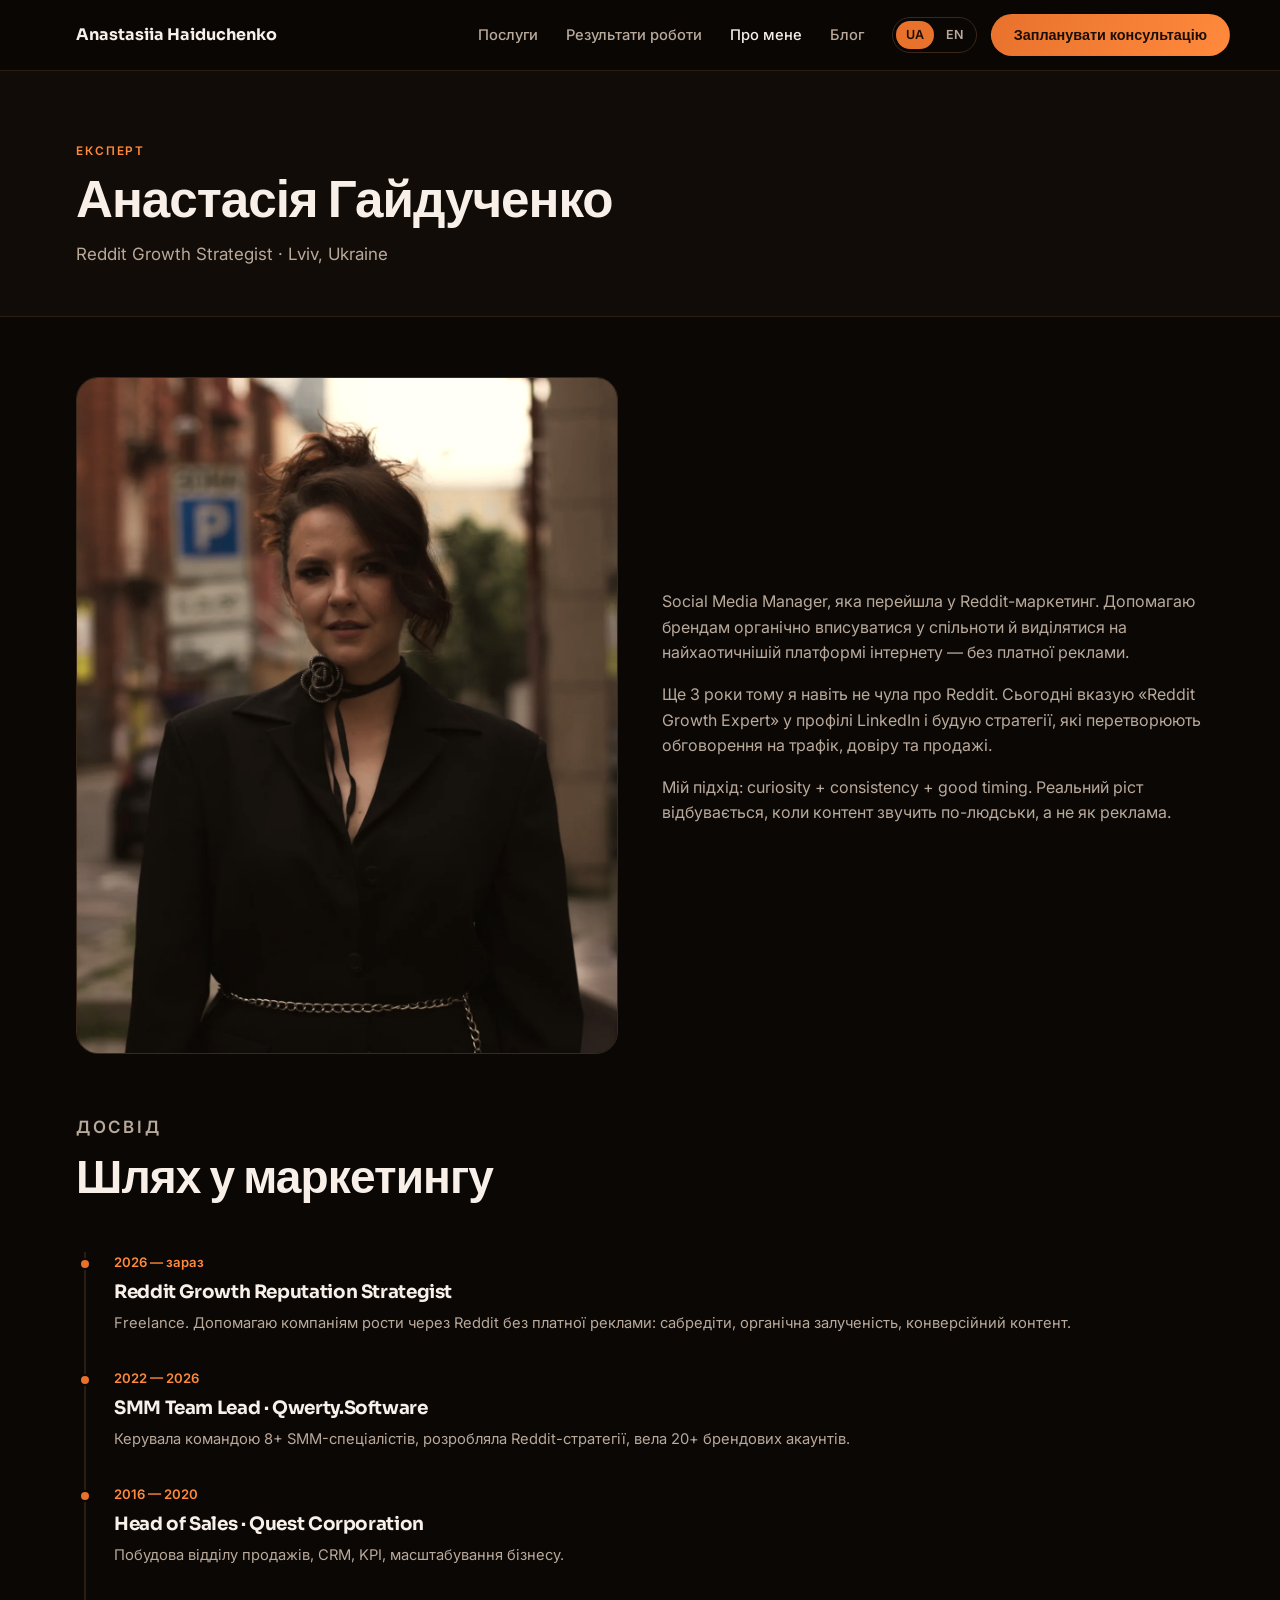
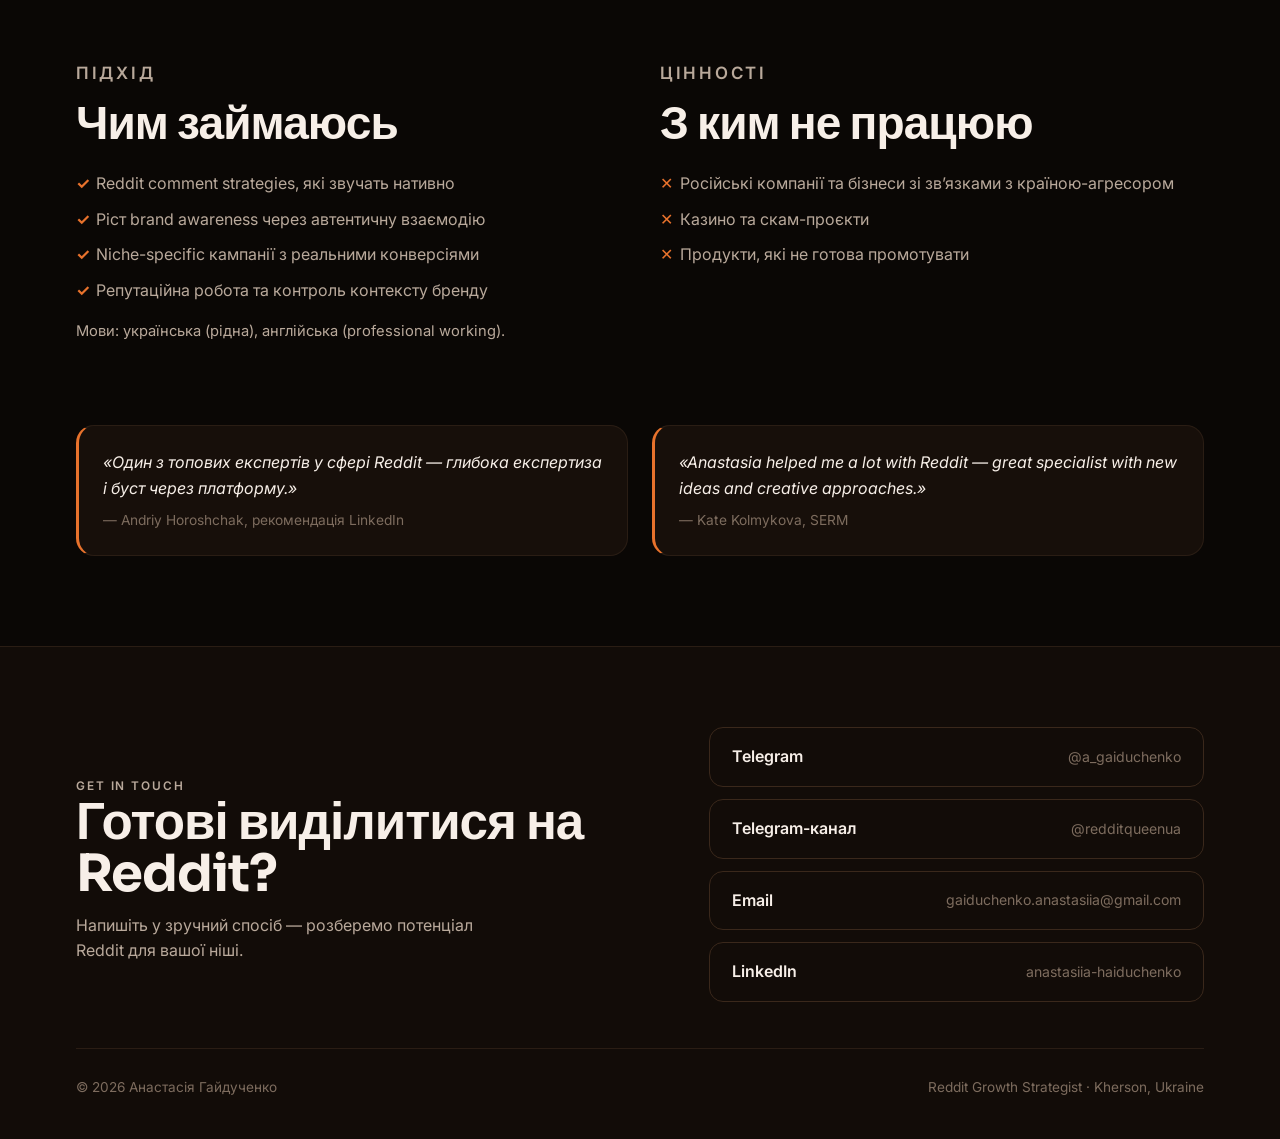
==== commit 3d494b44: "add new main" ====
--- a/about/index.html
+++ b/about/index.html
@@ -140,6 +140,7 @@
           </div>
           <div class="contacts">
             <a href="https://t.me/a_gaiduchenko" class="contact-link" target="_blank" rel="noopener noreferrer"><span>Telegram</span><span class="contact-link__handle">@a_gaiduchenko</span></a>
+            <a href="https://t.me/redditqueenua" class="contact-link" target="_blank" rel="noopener noreferrer"><span data-i18n="contactChannelLabel">Telegram-канал</span><span class="contact-link__handle" data-i18n="contactChannelHandle">@redditqueenua</span></a>
             <a href="mailto:gaiduchenko.anastasiia@gmail.com" class="contact-link"><span>Email</span><span class="contact-link__handle">gaiduchenko.anastasiia@gmail.com</span></a>
             <a href="https://www.linkedin.com/in/anastasiia-haiduchenko" class="contact-link" target="_blank" rel="noopener noreferrer"><span>LinkedIn</span><span class="contact-link__handle">anastasiia-haiduchenko</span></a>
           </div>
@@ -159,6 +160,7 @@
         <p class="contact-modal__lead" data-i18n="contactModalLead">Готова обговорити ваш проєкт. Оберіть зручний спосіб зв'язку.</p>
         <div class="contacts">
           <a href="https://t.me/a_gaiduchenko" class="contact-link" target="_blank" rel="noopener noreferrer"><span>Telegram</span><span class="contact-link__handle">@a_gaiduchenko</span></a>
+          <a href="https://t.me/redditqueenua" class="contact-link" target="_blank" rel="noopener noreferrer"><span data-i18n="contactChannelLabel">Telegram-канал</span><span class="contact-link__handle" data-i18n="contactChannelHandle">@redditqueenua</span></a>
           <a href="mailto:gaiduchenko.anastasiia@gmail.com" class="contact-link"><span>Email</span><span class="contact-link__handle">gaiduchenko.anastasiia@gmail.com</span></a>
           <a href="https://www.linkedin.com/in/anastasiia-haiduchenko" class="contact-link" target="_blank" rel="noopener noreferrer"><span>LinkedIn</span><span class="contact-link__handle">anastasiia-haiduchenko</span></a>
         </div>
--- a/css/style.css
+++ b/css/style.css
@@ -587,6 +587,11 @@
   border-color: var(--accent);
 }
 
+.svc__cta {
+  margin-top: 18px;
+  width: fit-content;
+}
+
 /* Service accordion (services page) */
 .svc-accordion {
   min-height: auto;
@@ -768,6 +773,136 @@
 .band__label {
   color: var(--muted);
   font-weight: 500;
+}
+
+/* Case study cards */
+.case-grid {
+  display: grid;
+  grid-template-columns: repeat(3, 1fr);
+  gap: 20px;
+}
+
+.case-card {
+  background: var(--card);
+  border: 1px solid var(--line);
+  border-radius: 20px;
+  overflow: hidden;
+  transition: var(--transition);
+}
+
+.case-card:hover {
+  transform: translateY(-5px);
+  border-color: var(--accent);
+}
+
+.case-card__head {
+  padding: 20px 22px;
+  border-bottom: 1px solid var(--line);
+}
+
+.case-card__head-inner {
+  display: flex;
+  align-items: center;
+  gap: 14px;
+}
+
+.case-card__icon {
+  flex-shrink: 0;
+  display: grid;
+  place-items: center;
+  width: 46px;
+  height: 46px;
+  border-radius: 50%;
+  border: 1px solid rgba(232, 114, 44, 0.35);
+  background: rgba(232, 114, 44, 0.12);
+  color: var(--accent-2);
+}
+
+.case-card__titles {
+  flex: 1;
+  min-width: 0;
+}
+
+.case-card__cat {
+  font-family: "Sora", sans-serif;
+  font-size: 1.15rem;
+  font-weight: 700;
+  line-height: 1.2;
+  color: var(--text);
+}
+
+.case-card__niche {
+  margin: 4px 0 0;
+  color: var(--muted);
+  font-size: 0.86rem;
+  font-weight: 500;
+  line-height: 1.35;
+}
+
+.case-card__badge {
+  flex-shrink: 0;
+  align-self: flex-start;
+  margin-top: 2px;
+  padding: 4px 10px;
+  border-radius: 999px;
+  background: rgba(232, 114, 44, 0.14);
+  border: 1px solid rgba(232, 114, 44, 0.28);
+  color: var(--accent-2);
+  font-size: 0.68rem;
+  font-weight: 700;
+  letter-spacing: 0.06em;
+  text-transform: uppercase;
+}
+
+.case-card__body {
+  padding: 22px;
+}
+
+.case-card__section-title {
+  font-size: 0.78rem;
+  text-transform: uppercase;
+  letter-spacing: 0.08em;
+  color: var(--accent-2);
+  margin: 0 0 12px;
+  font-family: "Sora", sans-serif;
+}
+
+.case-card__section-title:not(:first-child) {
+  margin-top: 20px;
+}
+
+.case-card__list {
+  list-style: none;
+  padding: 0;
+  margin: 0;
+}
+
+.case-card__list li {
+  position: relative;
+  padding-left: 20px;
+  margin-bottom: 8px;
+  color: var(--muted);
+  font-size: 0.88rem;
+  line-height: 1.45;
+}
+
+.case-card__list li::before {
+  content: "✓";
+  position: absolute;
+  left: 0;
+  color: var(--accent);
+  font-weight: 700;
+}
+
+.case-card__result {
+  color: var(--text);
+  font-size: 0.92rem;
+  line-height: 1.55;
+  margin: 0;
+}
+
+.svc-accordion[id] {
+  scroll-margin-top: 100px;
 }
 
 /* About */
@@ -1338,7 +1473,8 @@
 
   .process-grid,
   .cards,
-  .res-grid {
+  .res-grid,
+  .case-grid {
     grid-template-columns: repeat(2, 1fr);
   }
 
@@ -1355,6 +1491,7 @@
   .process-grid,
   .cards,
   .res-grid,
+  .case-grid,
   .band {
     grid-template-columns: 1fr;
   }
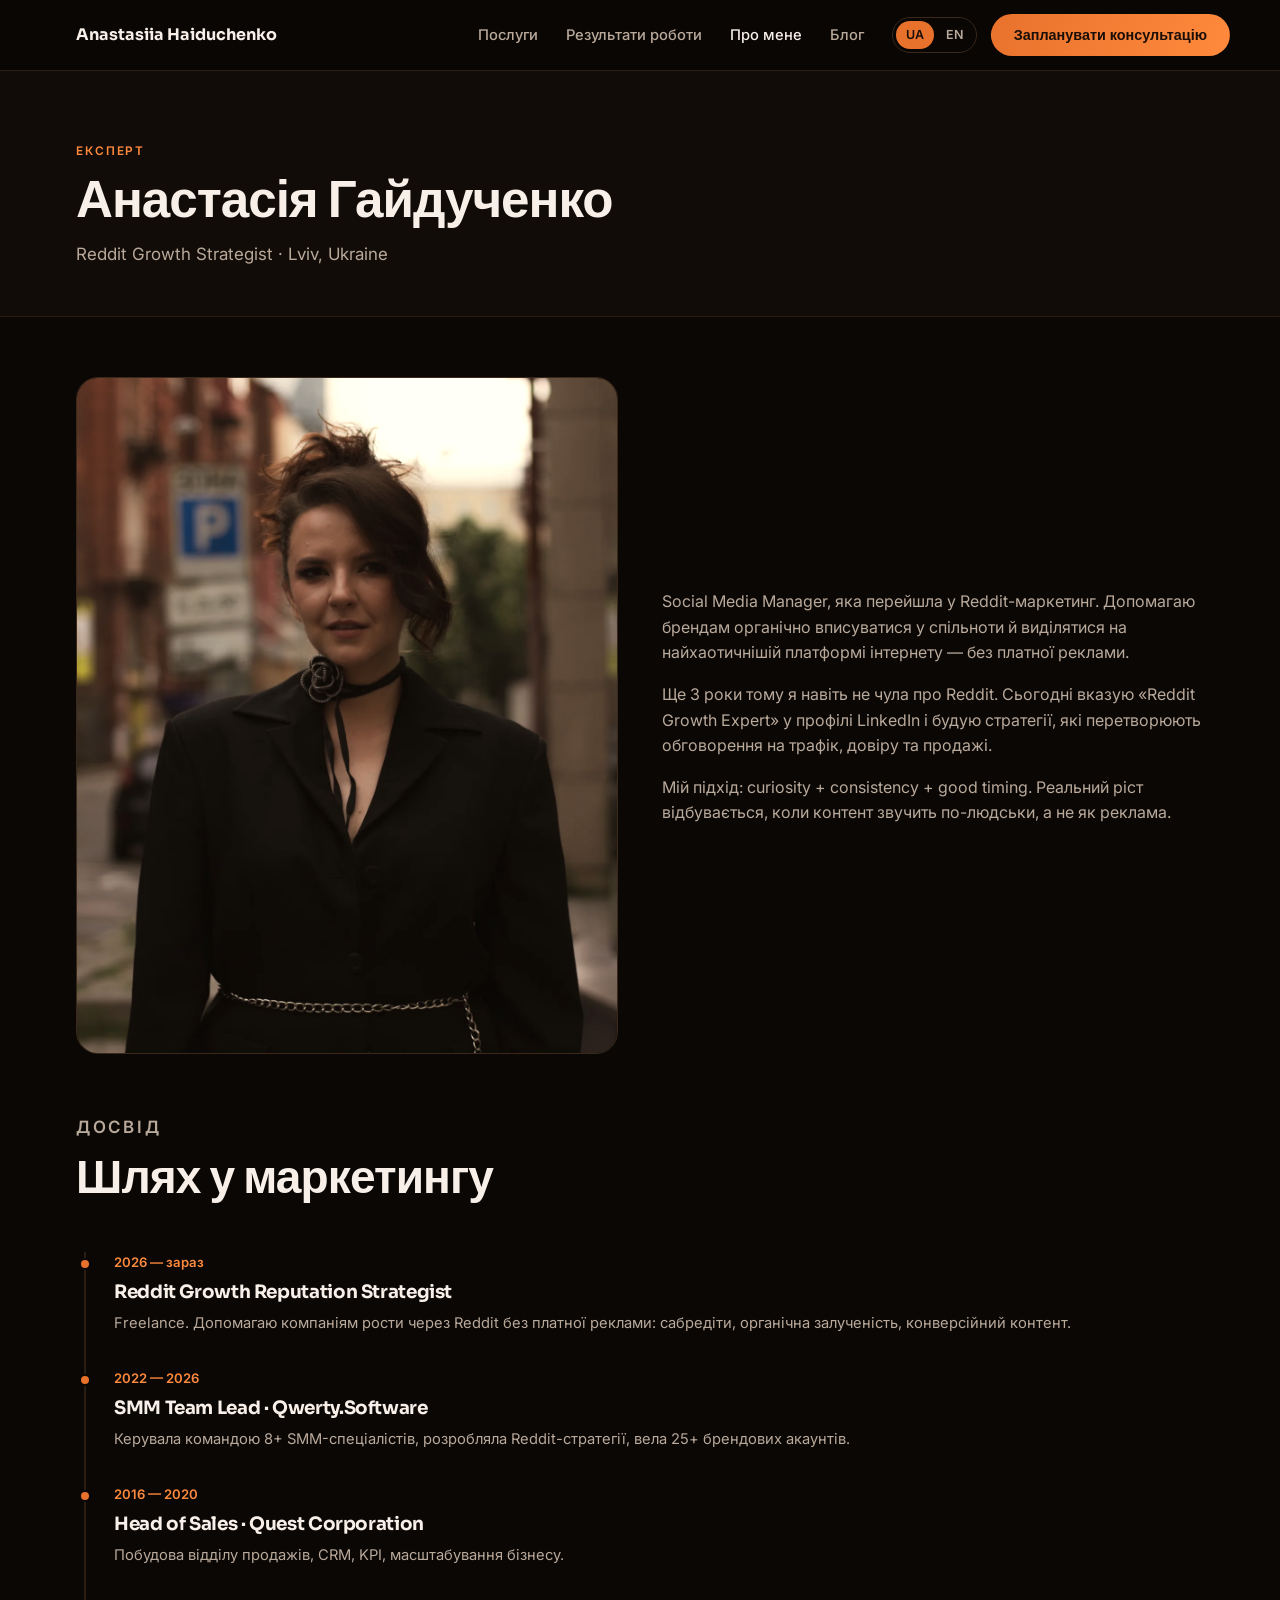
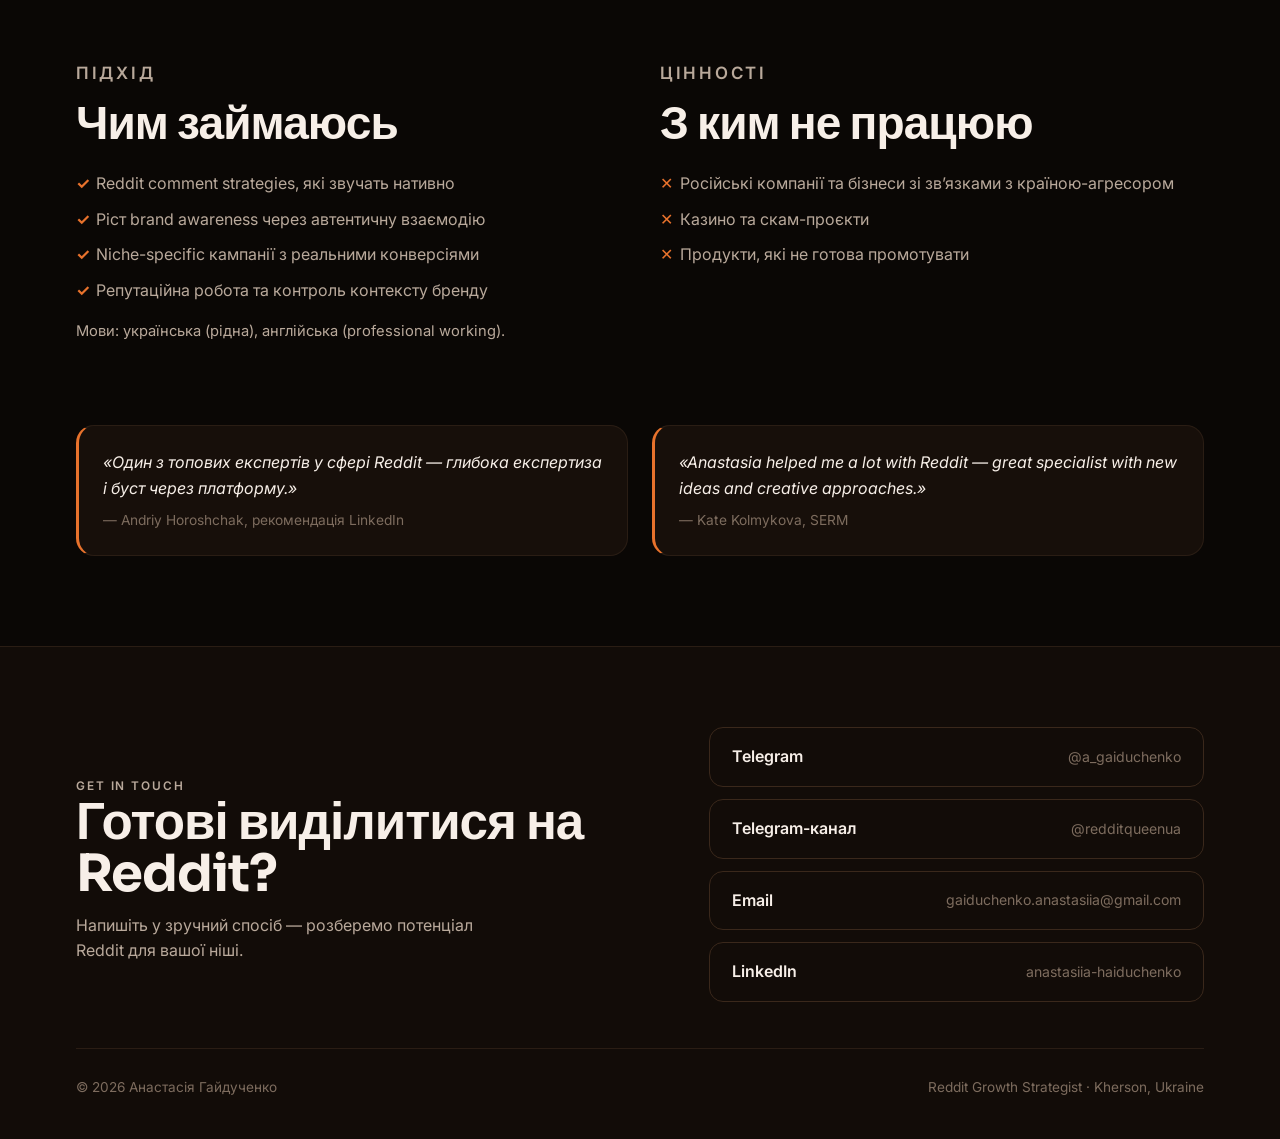
==== commit f9e0ba30: "fix text colors again" ====
--- a/about/index.html
+++ b/about/index.html
@@ -89,7 +89,7 @@
             <li>
               <div class="timeline__period" data-i18n="aboutExp2Period">2022 — 2026</div>
               <h3 data-i18n="aboutExp2Title">SMM Team Lead · Qwerty.Software</h3>
-              <p data-i18n="aboutExp2Desc">Керувала командою 8+ SMM-спеціалістів, розробляла Reddit-стратегії (SEO clusters, AMAs, organic subreddits), вела 20+ брендових акаунтів.</p>
+              <p data-i18n="aboutExp2Desc">Керувала командою 8+ SMM-спеціалістів, розробляла Reddit-стратегії (SEO clusters, AMAs, organic subreddits), вела 25+ брендових акаунтів.</p>
             </li>
             <li>
               <div class="timeline__period" data-i18n="aboutExp3Period">2016 — 2020</div>
--- a/css/style.css
+++ b/css/style.css
@@ -40,7 +40,11 @@
 }
 
 body {
-  font-family: "Inter", system-ui, -apple-system, sans-serif;
+  font-family:
+    "Inter",
+    system-ui,
+    -apple-system,
+    sans-serif;
   background: var(--bg);
   color: var(--text);
   line-height: 1.6;
@@ -100,7 +104,9 @@
   html.page-is-leaving .site-footer {
     opacity: 0;
     transform: translateY(-10px);
-    transition: opacity 0.24s ease, transform 0.24s ease;
+    transition:
+      opacity 0.24s ease,
+      transform 0.24s ease;
   }
 }
 
@@ -327,8 +333,16 @@
   position: absolute;
   inset: 0;
   background:
-    radial-gradient(70% 80% at 75% 30%, rgba(232, 114, 44, 0.42), transparent 62%),
-    radial-gradient(50% 60% at 90% 0%, rgba(255, 138, 61, 0.28), transparent 60%);
+    radial-gradient(
+      70% 80% at 75% 30%,
+      rgba(232, 114, 44, 0.42),
+      transparent 62%
+    ),
+    radial-gradient(
+      50% 60% at 90% 0%,
+      rgba(255, 138, 61, 0.28),
+      transparent 60%
+    );
   pointer-events: none;
 }
 
@@ -536,8 +550,13 @@
 .svc-top {
   display: flex;
   justify-content: space-between;
-  align-items: flex-start;
+  align-items: center;
   gap: 12px;
+}
+
+.svc-top h3 {
+  margin: 0;
+  line-height: 1.25;
 }
 
 .svc h3 {
@@ -549,6 +568,8 @@
   color: var(--accent-2);
   font-weight: 700;
   white-space: nowrap;
+  line-height: 1.25;
+  flex-shrink: 0;
 }
 
 .svc .desc {
@@ -568,7 +589,7 @@
 }
 
 .svc-feats li {
-  color: var(--dim);
+  color: var(--muted);
   font-size: 0.82rem;
   padding-left: 16px;
   position: relative;
@@ -661,6 +682,345 @@
   color: var(--accent);
 }
 
+.svc-body__grid {
+  display: grid;
+  grid-template-columns: repeat(3, 1fr);
+  gap: 24px;
+  margin-bottom: 20px;
+}
+
+.svc-body__col p {
+  color: var(--muted);
+  font-size: 0.88rem;
+  margin: 0;
+  line-height: 1.55;
+}
+
+.svc-body__col--wide {
+  grid-column: span 1;
+}
+
+.svc-subblocks {
+  display: flex;
+  flex-direction: column;
+  gap: 16px;
+}
+
+.svc-subblock h5 {
+  margin: 0 0 8px;
+  font-size: 0.82rem;
+  color: var(--text);
+  font-weight: 600;
+}
+
+.svc-body__term {
+  margin: 0 0 16px;
+  padding: 12px 16px;
+  border-radius: 12px;
+  background: rgba(232, 114, 44, 0.08);
+  border: 1px solid rgba(232, 114, 44, 0.2);
+  color: var(--muted);
+  font-size: 0.88rem;
+}
+
+.svc-body__term strong {
+  color: var(--accent-2);
+}
+
+.svc-packages {
+  margin-top: 20px;
+  padding-top: 20px;
+  border-top: 1px solid var(--line);
+}
+
+.svc-packages__title {
+  margin: 0 0 14px;
+  font-size: 0.9rem;
+  color: var(--accent-2);
+}
+
+.svc-packages__grid {
+  display: grid;
+  grid-template-columns: repeat(3, 1fr);
+  gap: 12px;
+}
+
+.svc-packages__grid--2 {
+  grid-template-columns: repeat(2, 1fr);
+}
+
+.svc-packages__card {
+  padding: 16px;
+  border-radius: 14px;
+  border: 1px solid var(--line);
+  background: rgba(255, 255, 255, 0.02);
+}
+
+.svc-packages__card--featured {
+  border-color: rgba(232, 114, 44, 0.35);
+  background: rgba(232, 114, 44, 0.06);
+}
+
+.svc-packages__name {
+  display: block;
+  font-family: "Sora", sans-serif;
+  font-weight: 700;
+  font-size: 0.82rem;
+  letter-spacing: 0.04em;
+  margin-bottom: 6px;
+}
+
+.svc-packages__price {
+  display: block;
+  color: var(--accent-2);
+  font-weight: 700;
+  font-size: 1.1rem;
+  margin-bottom: 8px;
+}
+
+.svc-packages__desc {
+  margin: 0;
+  color: var(--muted);
+  font-size: 0.82rem;
+  line-height: 1.45;
+}
+
+.svc-months {
+  margin-bottom: 24px;
+  padding-bottom: 24px;
+  border-bottom: 1px solid var(--line);
+}
+
+.svc-months h4 {
+  margin: 0 0 14px;
+}
+
+.svc-months__grid {
+  display: grid;
+  grid-template-columns: repeat(2, 1fr);
+  gap: 16px;
+}
+
+.svc-months__card {
+  padding: 18px;
+  border-radius: 14px;
+  border: 1px solid var(--line);
+  background: rgba(255, 255, 255, 0.02);
+}
+
+.svc-months__card h5 {
+  margin: 0 0 10px;
+  font-size: 0.92rem;
+  color: var(--text);
+}
+
+.svc-months__intro {
+  margin: 0 0 8px;
+  color: var(--muted);
+  font-size: 0.85rem;
+}
+
+.svc-months__note {
+  margin: 10px 0 0;
+  color: var(--dim);
+  font-size: 0.82rem;
+  line-height: 1.45;
+}
+
+/* Quick navigation (services page) */
+.quick-nav {
+  padding: 0 0 48px;
+  background: var(--bg-2);
+  border-bottom: 1px solid var(--line);
+}
+
+.quick-nav__grid {
+  list-style: none;
+  display: grid;
+  grid-template-columns: repeat(4, 1fr);
+  gap: 0;
+  margin: 0;
+  padding: 0;
+  border: 1px solid var(--line);
+  border-radius: 16px;
+  overflow: hidden;
+}
+
+.quick-nav__card {
+  display: flex;
+  flex-direction: column;
+  align-items: flex-start;
+  gap: 10px;
+  padding: 28px 24px;
+  min-height: 100%;
+  border-right: 1px solid var(--line);
+  transition: var(--transition);
+}
+
+.quick-nav__grid li:last-child .quick-nav__card {
+  border-right: 0;
+}
+
+.quick-nav__card:hover,
+.quick-nav__card:focus-visible {
+  background: rgba(232, 114, 44, 0.08);
+  outline: none;
+}
+
+.quick-nav__icon {
+  color: var(--accent);
+  display: flex;
+}
+
+.quick-nav__q {
+  margin: 0;
+  color: var(--text);
+  font-size: 0.95rem;
+  font-weight: 500;
+  line-height: 1.4;
+}
+
+.quick-nav__a {
+  color: var(--accent-2);
+  font-size: 0.88rem;
+  font-weight: 600;
+  margin-top: auto;
+}
+
+/* Principles (services page) */
+.principles {
+  padding: 60px 0 90px;
+  background: var(--bg);
+}
+
+.principles__grid {
+  display: grid;
+  grid-template-columns: repeat(2, 1fr);
+  gap: 24px;
+}
+
+.principles__card {
+  background: var(--card);
+  border: 1px solid var(--line);
+  border-radius: 20px;
+  padding: 28px;
+}
+
+.principles__header {
+  display: flex;
+  align-items: center;
+  gap: 12px;
+  margin-bottom: 20px;
+  padding-bottom: 16px;
+  border-bottom: 1px solid var(--line);
+}
+
+.principles__icon {
+  display: flex;
+  color: var(--accent);
+  flex-shrink: 0;
+}
+
+.principles__header h2 {
+  margin: 0;
+  font-size: 1.15rem;
+}
+
+.principles__list {
+  list-style: none;
+  margin: 0;
+  padding: 0;
+  display: flex;
+  flex-direction: column;
+  gap: 0;
+}
+
+.principles__list li {
+  padding: 14px 0 14px 28px;
+  position: relative;
+  border-bottom: 1px solid var(--line);
+  color: var(--muted);
+  font-size: 0.88rem;
+  line-height: 1.45;
+}
+
+.principles__list li:last-child {
+  border-bottom: 0;
+}
+
+.principles__list--yes li::before {
+  content: "✓";
+  position: absolute;
+  left: 0;
+  top: 14px;
+  color: var(--accent);
+  font-weight: 700;
+}
+
+.principles__list--no li::before {
+  content: "✕";
+  position: absolute;
+  left: 0;
+  top: 14px;
+  color: var(--accent);
+  font-weight: 700;
+}
+
+.principles__list li strong {
+  display: block;
+  color: var(--text);
+  font-weight: 600;
+  margin-bottom: 4px;
+}
+
+.principles__note {
+  margin: 16px 0 0;
+  padding: 14px 16px 14px 40px;
+  border-radius: 12px;
+  background: rgba(232, 114, 44, 0.08);
+  border: 1px solid rgba(232, 114, 44, 0.2);
+  color: var(--muted);
+  font-size: 0.85rem;
+  line-height: 1.45;
+  position: relative;
+}
+
+.principles__note::before {
+  content: "i";
+  position: absolute;
+  left: 14px;
+  top: 14px;
+  width: 18px;
+  height: 18px;
+  border-radius: 50%;
+  border: 1px solid var(--accent);
+  color: var(--accent);
+  font-size: 0.72rem;
+  font-weight: 700;
+  display: flex;
+  align-items: center;
+  justify-content: center;
+  font-style: italic;
+  font-family: serif;
+}
+
+.page-services .page-hero {
+  border-bottom: none;
+  padding-bottom: 32px;
+}
+
+.page-services .quick-nav {
+  padding-top: 0;
+}
+
+.page-services .page-hero__title {
+  margin-top: 0;
+}
+
+.page-services .svc-accordion:hover {
+  transform: none;
+}
+
 /* Results */
 .res-grid {
   display: grid;
@@ -1294,7 +1654,9 @@
   opacity: 0;
   visibility: hidden;
   pointer-events: none;
-  transition: opacity 0.22s ease, visibility 0.22s ease;
+  transition:
+    opacity 0.22s ease,
+    visibility 0.22s ease;
 }
 
 .contact-modal.is-open {
@@ -1409,7 +1771,9 @@
     padding: 24px;
     background: rgba(10, 7, 5, 0.98);
     transform: translateX(100%);
-    transition: transform 0.28s ease, visibility 0.28s ease;
+    transition:
+      transform 0.28s ease,
+      visibility 0.28s ease;
     overflow-y: auto;
     visibility: hidden;
     pointer-events: none;
@@ -1483,6 +1847,30 @@
   }
 
   .foot-cta {
+    grid-template-columns: 1fr;
+  }
+
+  .quick-nav__grid {
+    grid-template-columns: repeat(2, 1fr);
+  }
+
+  .quick-nav__grid li:nth-child(2) .quick-nav__card {
+    border-right: 0;
+  }
+
+  .quick-nav__grid li:nth-child(1) .quick-nav__card,
+  .quick-nav__grid li:nth-child(2) .quick-nav__card {
+    border-bottom: 1px solid var(--line);
+  }
+
+  .svc-body__grid,
+  .svc-months__grid,
+  .principles__grid {
+    grid-template-columns: 1fr;
+  }
+
+  .svc-packages__grid,
+  .svc-packages__grid--2 {
     grid-template-columns: 1fr;
   }
 }
@@ -1504,6 +1892,19 @@
   .contact-link__handle {
     text-align: left;
   }
+
+  .quick-nav__grid {
+    grid-template-columns: 1fr;
+  }
+
+  .quick-nav__card {
+    border-right: 0;
+    border-bottom: 1px solid var(--line);
+  }
+
+  .quick-nav__grid li:last-child .quick-nav__card {
+    border-bottom: 0;
+  }
 }
 
 @media (prefers-reduced-motion: reduce) {
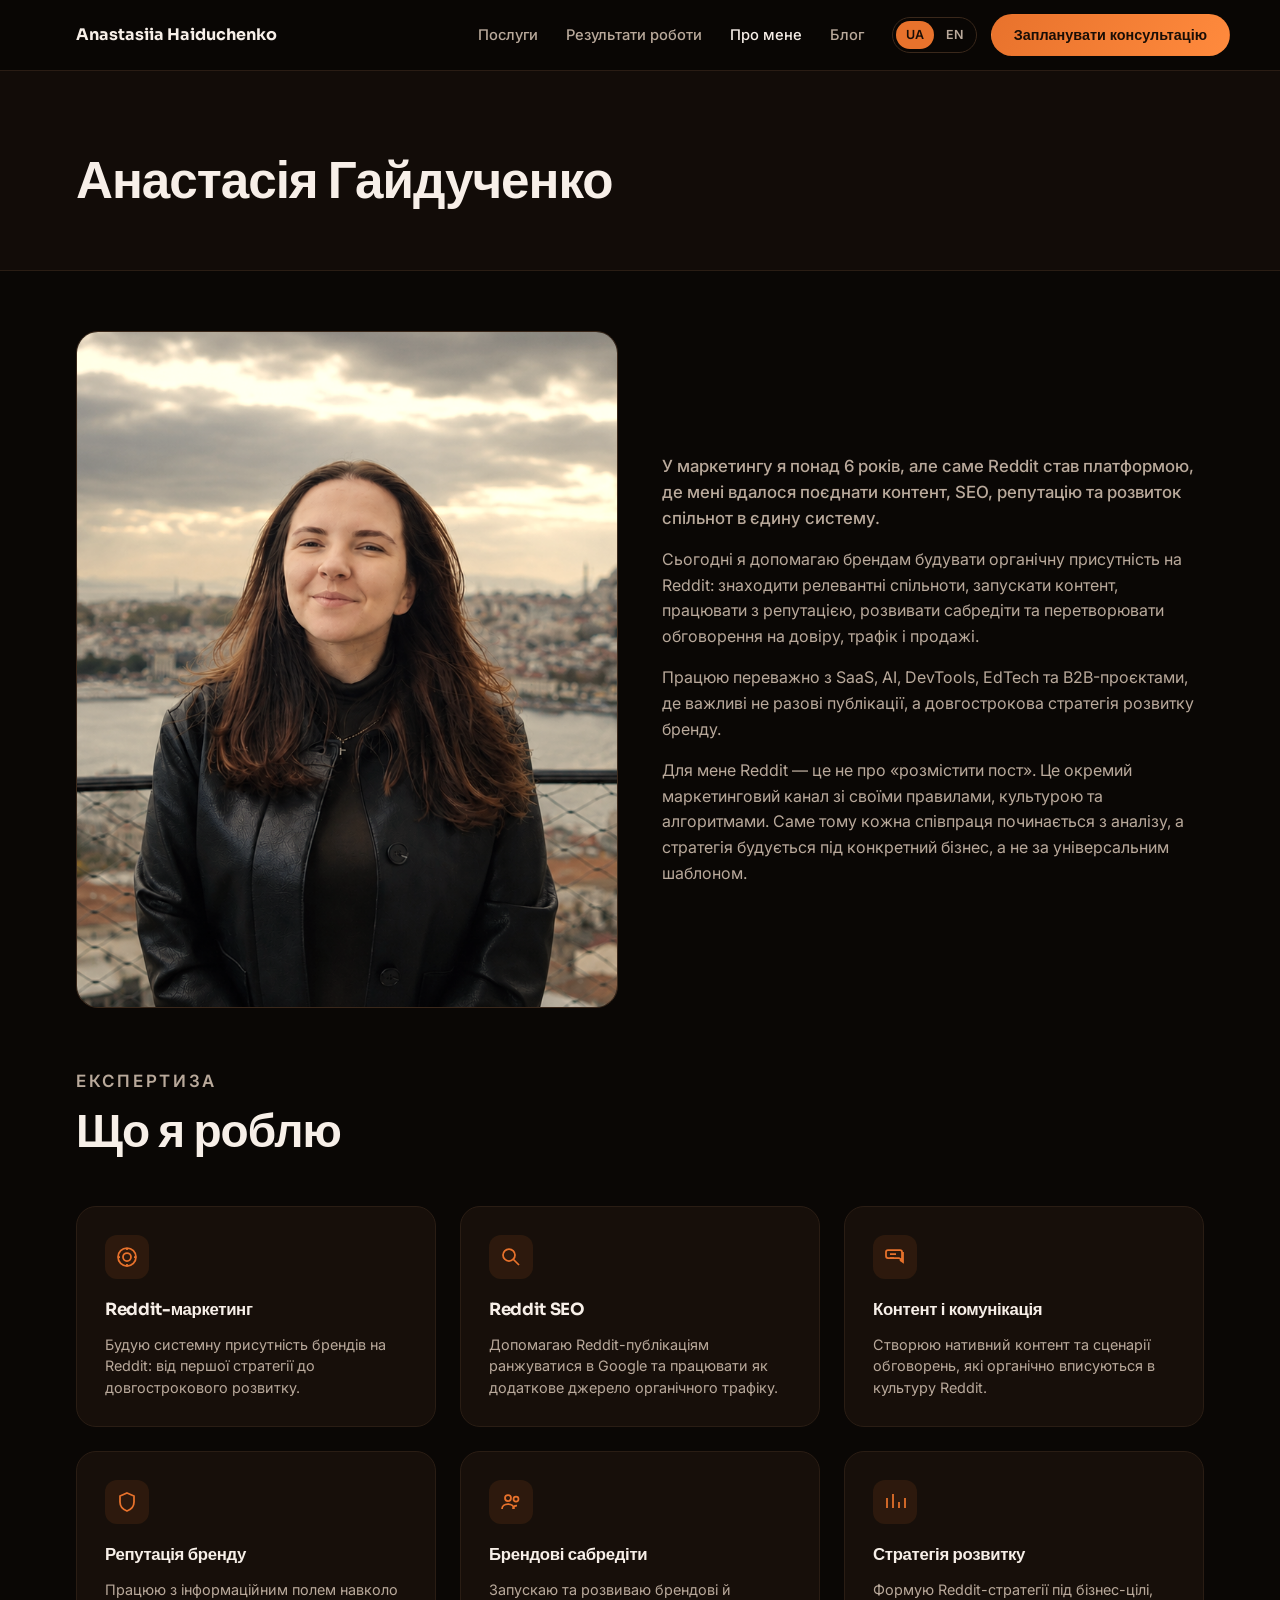
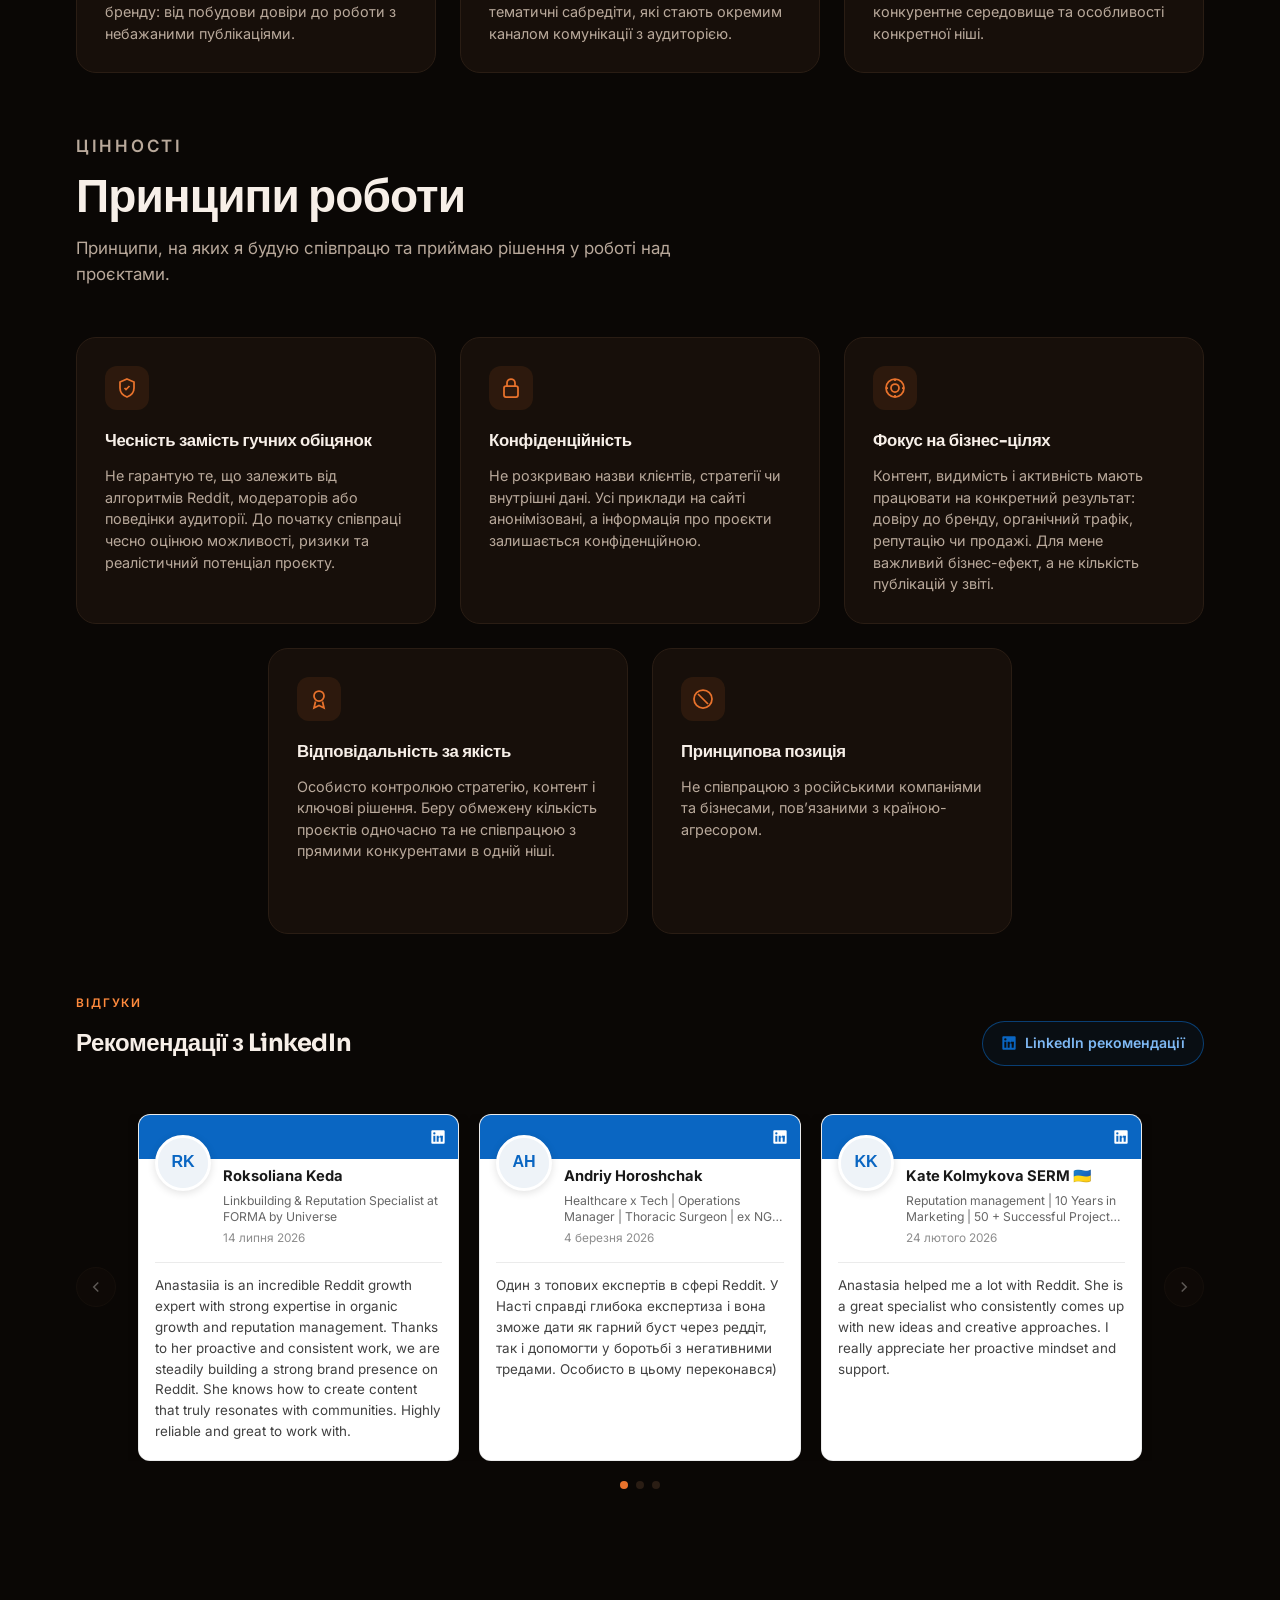
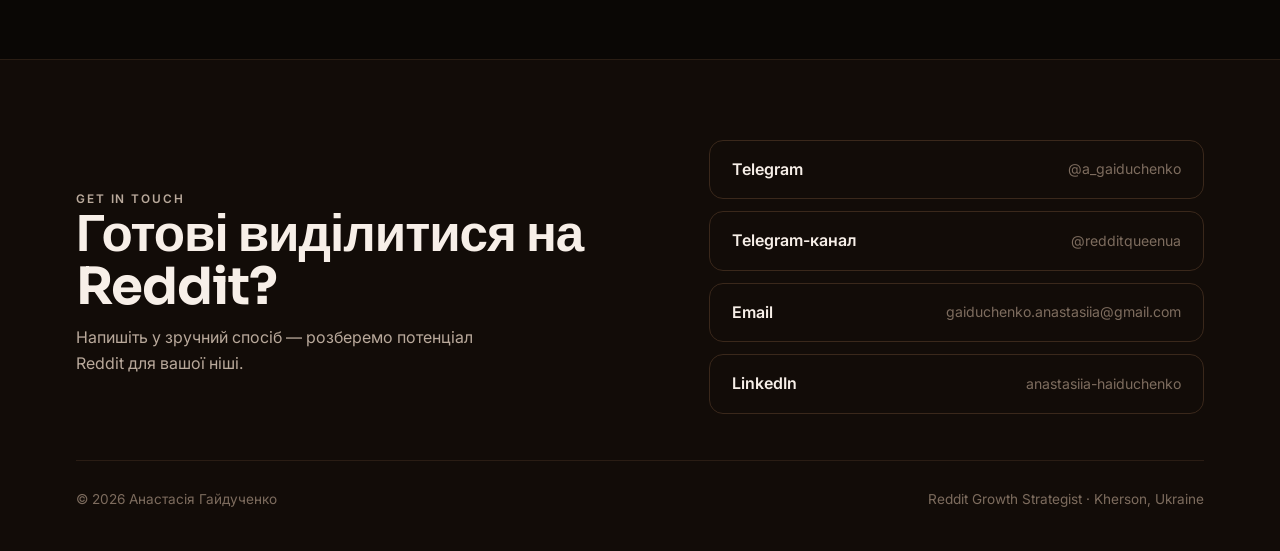
==== commit 2ae53859: "about me section" ====
--- a/about/index.html
+++ b/about/index.html
@@ -54,79 +54,202 @@
     <div class="page-transition-shell" id="page-content">
       <section class="page-hero">
         <div class="container">
-          <p class="eyebrow" data-i18n="pageAboutEyebrow">Експерт</p>
           <h1 class="page-hero__title" data-i18n="aboutName">Анастасія Гайдученко</h1>
-          <p class="page-hero__lead" data-i18n="pageAboutLead">Reddit Growth Strategist · Lviv, Ukraine</p>
         </div>
       </section>
 
       <main class="page-main">
         <div class="container about-grid" style="margin-bottom:60px">
           <div class="about-photo">
-            <picture>
-              <source srcset="../assets/images/profile-photo.webp" type="image/webp" />
-              <img src="../assets/images/profile-photo.jpg" alt="Anastasiia Haiduchenko" width="1200" height="1800" fetchpriority="high" decoding="async" data-i18n-alt="aboutPhotoAlt" />
-            </picture>
-          </div>
-          <div>
-            <p data-i18n="aboutIntro1">Social Media Manager, яка перейшла у Reddit-маркетинг. Допомагаю брендам органічно вписуватися у спільноти й виділятися на найхаотичнішій платформі інтернету — без платної реклами.</p>
-            <p data-i18n="aboutIntro2">Ще 3 роки тому я навіть не чула про Reddit. Сьогодні вказую «Reddit Growth Expert» у профілі LinkedIn і будую стратегії, які перетворюють обговорення на трафік, довіру та продажі.</p>
-            <p data-i18n="aboutIntro3">Мій підхід: curiosity + consistency + good timing. Реальний ріст відбувається, коли контент звучить по-людськи, а не як реклама.</p>
-          </div>
-        </div>
-
-        <div class="container" style="margin-bottom:60px">
+            <img src="../assets/about_photo.png" alt="Anastasiia Haiduchenko" width="1433" height="1098" fetchpriority="high" decoding="async" data-i18n-alt="aboutPhotoAlt" />
+          </div>
+          <div class="about-intro">
+            <p class="about-intro__lead" data-i18n="aboutIntro1">У маркетингу я понад 6 років, але саме Reddit став платформою, де мені вдалося поєднати контент, SEO, репутацію та розвиток спільнот в єдину систему.</p>
+            <p data-i18n="aboutIntro2">Сьогодні я допомагаю брендам будувати органічну присутність на Reddit: знаходити релевантні спільноти, запускати контент, працювати з репутацією, розвивати сабредіти та перетворювати обговорення на довіру, трафік і продажі.</p>
+            <p data-i18n="aboutIntro3">Працюю переважно з SaaS, AI, DevTools, EdTech та B2B-проєктами, де важливі не разові публікації, а довгострокова стратегія розвитку бренду.</p>
+            <p data-i18n="aboutIntro4">Для мене Reddit — це не про «розмістити пост». Це окремий маркетинговий канал зі своїми правилами, культурою та алгоритмами. Саме тому кожна співпраця починається з аналізу, а стратегія будується під конкретний бізнес, а не за універсальним шаблоном.</p>
+          </div>
+        </div>
+
+        <section class="container about-section expertise" style="margin-bottom:60px">
           <div class="sec-head">
-            <p class="eyebrow" data-i18n="aboutExperienceEyebrow">Досвід</p>
-            <h2 data-i18n="aboutExperienceTitle">Шлях у маркетингу</h2>
-          </div>
-          <ol class="timeline">
-            <li>
-              <div class="timeline__period" data-i18n="aboutExp1Period">2026 — зараз</div>
-              <h3 data-i18n="aboutExp1Title">Reddit Growth Reputation Strategist</h3>
-              <p data-i18n="aboutExp1Desc">Freelance. Допомагаю компаніям рости через Reddit без платної реклами: сабредіти, органічна залученість, конверсійний контент.</p>
-            </li>
-            <li>
-              <div class="timeline__period" data-i18n="aboutExp2Period">2022 — 2026</div>
-              <h3 data-i18n="aboutExp2Title">SMM Team Lead · Qwerty.Software</h3>
-              <p data-i18n="aboutExp2Desc">Керувала командою 8+ SMM-спеціалістів, розробляла Reddit-стратегії (SEO clusters, AMAs, organic subreddits), вела 25+ брендових акаунтів.</p>
-            </li>
-            <li>
-              <div class="timeline__period" data-i18n="aboutExp3Period">2016 — 2020</div>
-              <h3 data-i18n="aboutExp3Title">Head of Sales · Quest Corporation</h3>
-              <p data-i18n="aboutExp3Desc">Побудова відділу продажів, CRM, KPI, масштабування бізнесу. Досвід, який допомагає розуміти цілі клієнтів.</p>
-            </li>
-          </ol>
-        </div>
-
-        <div class="container about-split">
-          <div>
-            <div class="sec-head" style="margin-bottom:24px">
-              <p class="eyebrow" data-i18n="aboutApproachEyebrow">Підхід</p>
-              <h2 data-i18n="aboutApproachTitle">Чим займаюсь</h2>
+            <p class="eyebrow" data-i18n="aboutExpertiseEyebrow">Експертиза</p>
+            <h2 data-i18n="aboutExpertiseTitle">Що я роблю</h2>
+          </div>
+          <ul class="expertise__grid">
+            <li class="expertise__card">
+              <span class="expertise__icon" aria-hidden="true">
+                <svg width="24" height="24" viewBox="0 0 24 24" fill="none" stroke="currentColor" stroke-width="1.75"><circle cx="12" cy="12" r="9"/><circle cx="12" cy="12" r="4"/><path d="M12 3v2M12 19v2M3 12h2M19 12h2"/></svg>
+              </span>
+              <h3 data-i18n="aboutExpertise1Title">Reddit-маркетинг</h3>
+              <p data-i18n="aboutExpertise1Desc">Будую системну присутність брендів на Reddit: від першої стратегії до довгострокового розвитку.</p>
+            </li>
+            <li class="expertise__card">
+              <span class="expertise__icon" aria-hidden="true">
+                <svg width="24" height="24" viewBox="0 0 24 24" fill="none" stroke="currentColor" stroke-width="1.75"><circle cx="10" cy="10" r="6"/><path d="M14.5 14.5L20 20"/></svg>
+              </span>
+              <h3 data-i18n="aboutExpertise2Title">Reddit SEO</h3>
+              <p data-i18n="aboutExpertise2Desc">Допомагаю Reddit-публікаціям ранжуватися в Google та працювати як додаткове джерело органічного трафіку.</p>
+            </li>
+            <li class="expertise__card">
+              <span class="expertise__icon" aria-hidden="true">
+                <svg width="24" height="24" viewBox="0 0 24 24" fill="none" stroke="currentColor" stroke-width="1.75"><path d="M7 9h6M7 13h4"/><path d="M5 5h12a2 2 0 012 2v8l-3-2H5a2 2 0 01-2-2V7a2 2 0 012-2z"/><path d="M17 15l3 2V7"/></svg>
+              </span>
+              <h3 data-i18n="aboutExpertise3Title">Контент і комунікація</h3>
+              <p data-i18n="aboutExpertise3Desc">Створюю нативний контент та сценарії обговорень, які органічно вписуються в культуру Reddit.</p>
+            </li>
+            <li class="expertise__card">
+              <span class="expertise__icon" aria-hidden="true">
+                <svg width="24" height="24" viewBox="0 0 24 24" fill="none" stroke="currentColor" stroke-width="1.75"><path d="M12 3l7 3v6c0 4.5-3 7.5-7 9-4-1.5-7-4.5-7-9V6l7-3z"/></svg>
+              </span>
+              <h3 data-i18n="aboutExpertise4Title">Репутація бренду</h3>
+              <p data-i18n="aboutExpertise4Desc">Працюю з інформаційним полем навколо бренду: від побудови довіри до роботи з небажаними публікаціями.</p>
+            </li>
+            <li class="expertise__card">
+              <span class="expertise__icon" aria-hidden="true">
+                <svg width="24" height="24" viewBox="0 0 24 24" fill="none" stroke="currentColor" stroke-width="1.75"><circle cx="9" cy="8" r="3"/><circle cx="17" cy="9" r="2.5"/><path d="M3 19c0-3 2.5-5 6-5s6 2 6 5"/><path d="M14 19c0-2 1.5-3.5 4-3.5"/></svg>
+              </span>
+              <h3 data-i18n="aboutExpertise5Title">Брендові сабредіти</h3>
+              <p data-i18n="aboutExpertise5Desc">Запускаю та розвиваю брендові й тематичні сабредіти, які стають окремим каналом комунікації з аудиторією.</p>
+            </li>
+            <li class="expertise__card">
+              <span class="expertise__icon" aria-hidden="true">
+                <svg width="24" height="24" viewBox="0 0 24 24" fill="none" stroke="currentColor" stroke-width="1.75"><path d="M4 18V8M10 18V4M16 18v-6M22 18v-10"/></svg>
+              </span>
+              <h3 data-i18n="aboutExpertise6Title">Стратегія розвитку</h3>
+              <p data-i18n="aboutExpertise6Desc">Формую Reddit-стратегії під бізнес-цілі, конкурентне середовище та особливості конкретної ніші.</p>
+            </li>
+          </ul>
+        </section>
+
+        <section class="container about-section values" style="margin-bottom:60px">
+          <div class="sec-head">
+            <p class="eyebrow" data-i18n="aboutValuesEyebrow">Цінності</p>
+            <h2 data-i18n="aboutValuesTitle">Принципи роботи</h2>
+            <p class="values__lead" data-i18n="aboutValuesLead">Принципи, на яких я будую співпрацю та приймаю рішення у роботі над проєктами.</p>
+          </div>
+          <ul class="values__grid">
+            <li class="values__card">
+              <span class="values__icon" aria-hidden="true">
+                <svg width="24" height="24" viewBox="0 0 24 24" fill="none" stroke="currentColor" stroke-width="1.75"><path d="M12 3l7 3v6c0 4.5-3 7.5-7 9-4-1.5-7-4.5-7-9V6l7-3z"/><path d="M9.5 12l1.5 1.5 3.5-3.5"/></svg>
+              </span>
+              <h3 data-i18n="aboutValue1Title">Чесність замість гучних обіцянок</h3>
+              <p data-i18n="aboutValue1Desc">Не гарантую те, що залежить від алгоритмів Reddit, модераторів або поведінки аудиторії. До початку співпраці чесно оцінюю можливості, ризики та реалістичний потенціал проєкту.</p>
+            </li>
+            <li class="values__card">
+              <span class="values__icon" aria-hidden="true">
+                <svg width="24" height="24" viewBox="0 0 24 24" fill="none" stroke="currentColor" stroke-width="1.75"><rect x="5" y="10" width="14" height="11" rx="2"/><path d="M8 10V7a4 4 0 018 0v3"/></svg>
+              </span>
+              <h3 data-i18n="aboutValue2Title">Конфіденційність</h3>
+              <p data-i18n="aboutValue2Desc">Не розкриваю назви клієнтів, стратегії чи внутрішні дані. Усі приклади на сайті анонімізовані, а інформація про проєкти залишається конфіденційною.</p>
+            </li>
+            <li class="values__card">
+              <span class="values__icon" aria-hidden="true">
+                <svg width="24" height="24" viewBox="0 0 24 24" fill="none" stroke="currentColor" stroke-width="1.75"><circle cx="12" cy="12" r="9"/><circle cx="12" cy="12" r="4"/><path d="M12 3v2M12 19v2M3 12h2M19 12h2"/></svg>
+              </span>
+              <h3 data-i18n="aboutValue3Title">Фокус на бізнес-цілях</h3>
+              <p data-i18n="aboutValue3Desc">Контент, видимість і активність мають працювати на конкретний результат: довіру до бренду, органічний трафік, репутацію чи продажі. Для мене важливий бізнес-ефект, а не кількість публікацій у звіті.</p>
+            </li>
+            <li class="values__card">
+              <span class="values__icon" aria-hidden="true">
+                <svg width="24" height="24" viewBox="0 0 24 24" fill="none" stroke="currentColor" stroke-width="1.75"><circle cx="12" cy="9" r="5"/><path d="M8.5 14.5L7 21l5-2.5L17 21l-1.5-6.5"/></svg>
+              </span>
+              <h3 data-i18n="aboutValue4Title">Відповідальність за якість</h3>
+              <p data-i18n="aboutValue4Desc">Особисто контролюю стратегію, контент і ключові рішення. Беру обмежену кількість проєктів одночасно та не співпрацюю з прямими конкурентами в одній ніші.</p>
+            </li>
+            <li class="values__card">
+              <span class="values__icon" aria-hidden="true">
+                <svg width="24" height="24" viewBox="0 0 24 24" fill="none" stroke="currentColor" stroke-width="1.75"><circle cx="12" cy="12" r="9"/><path d="M7 7l10 10"/></svg>
+              </span>
+              <h3 data-i18n="aboutValue5Title">Принципова позиція</h3>
+              <p data-i18n="aboutValue5Desc">Не співпрацюю з російськими компаніями та бізнесами, повʼязаними з країною-агресором.</p>
+            </li>
+          </ul>
+        </section>
+
+        <section class="container about-section testimonials">
+          <div class="testimonials__head">
+            <p class="eyebrow" data-i18n="aboutTestimonialsEyebrow">Відгуки</p>
+            <div class="testimonials__title-row">
+              <h2 data-i18n="aboutTestimonialsTitle">Рекомендації з LinkedIn</h2>
+              <a href="https://www.linkedin.com/in/anastasiia-haiduchenko/details/recommendations/" class="testimonials__linkedin" target="_blank" rel="noopener noreferrer">
+                <svg width="16" height="16" viewBox="0 0 24 24" fill="currentColor" aria-hidden="true"><path d="M20.5 2h-17A1.5 1.5 0 002 3.5v17A1.5 1.5 0 003.5 22h17a1.5 1.5 0 001.5-1.5v-17A1.5 1.5 0 0020.5 2zM8 19H5v-9h3zM6.5 8.25A1.75 1.75 0 118.25 6.5 1.75 1.75 0 016.5 8.25zM19 19h-3v-4.74c0-1.42-.6-1.93-1.38-1.93A1.74 1.74 0 0013 14.19a.66.66 0 000 .14V19h-3v-9h3v1.76h.05a3.28 3.28 0 002.92-1.61c.57-.92.48-2.31.48-3.38V10h3z"/></svg>
+                <span data-i18n="aboutTestimonialsLinkedIn">LinkedIn рекомендації</span>
+              </a>
             </div>
-            <ul class="values-list values-list--check" data-i18n-list="aboutApproachList"></ul>
-            <p style="color:var(--muted);margin-top:16px;font-size:.92rem" data-i18n="aboutLanguages">Мови: українська (рідна), англійська (professional working).</p>
-          </div>
-          <div>
-            <div class="sec-head" style="margin-bottom:24px">
-              <p class="eyebrow" data-i18n="aboutValuesEyebrow">Цінності</p>
-              <h2 data-i18n="aboutValuesTitle">З ким не працюю</h2>
+          </div>
+
+          <div class="testimonials__carousel" data-testimonials>
+            <button type="button" class="testimonials__nav testimonials__nav--prev" data-i18n-aria="aboutTestimonialsPrev" aria-label="Попередній">
+              <svg width="18" height="18" viewBox="0 0 24 24" fill="none" stroke="currentColor" stroke-width="2"><path d="M15 18l-6-6 6-6"/></svg>
+            </button>
+            <div class="testimonials__viewport">
+              <div class="testimonials__track">
+                <article class="testimonials__slide">
+                  <a class="testimonials__card" href="https://www.linkedin.com/in/anastasiia-haiduchenko/details/recommendations/" target="_blank" rel="noopener noreferrer">
+                    <div class="testimonials__card-header" aria-hidden="true">
+                      <svg width="16" height="16" viewBox="0 0 24 24" fill="currentColor"><path d="M20.5 2h-17A1.5 1.5 0 002 3.5v17A1.5 1.5 0 003.5 22h17a1.5 1.5 0 001.5-1.5v-17A1.5 1.5 0 0020.5 2zM8 19H5v-9h3zM6.5 8.25A1.75 1.75 0 118.25 6.5 1.75 1.75 0 016.5 8.25zM19 19h-3v-4.74c0-1.42-.6-1.93-1.38-1.93A1.74 1.74 0 0013 14.19a.66.66 0 000 .14V19h-3v-9h3v1.76h.05a3.28 3.28 0 002.92-1.61c.57-.92.48-2.31.48-3.38V10h3z"/></svg>
+                    </div>
+                    <div class="testimonials__card-body">
+                      <div class="testimonials__author">
+                        <img class="testimonials__avatar" src="../assets/images/testimonials/roksoliana-keda.svg" alt="" width="56" height="56" decoding="async" />
+                        <div class="testimonials__meta">
+                          <p class="testimonials__name" data-i18n="aboutTestimonial1Name">Roksoliana Keda</p>
+                          <p class="testimonials__role" data-i18n="aboutTestimonial1Role">Linkbuilding &amp; Reputation Specialist at FORMA by Universe</p>
+                          <p class="testimonials__date" data-i18n="aboutTestimonial1Date">14 липня 2026</p>
+                        </div>
+                      </div>
+                      <div class="testimonials__divider" aria-hidden="true"></div>
+                      <p class="testimonials__text" data-i18n="aboutTestimonial1Text">Anastasiia is an incredible Reddit growth expert with strong expertise in organic growth and reputation management. Thanks to her proactive and consistent work, we are steadily building a strong brand presence on Reddit. She knows how to create content that truly resonates with communities. Highly reliable and great to work with.</p>
+                    </div>
+                  </a>
+                </article>
+                <article class="testimonials__slide">
+                  <a class="testimonials__card" href="https://www.linkedin.com/in/anastasiia-haiduchenko/details/recommendations/" target="_blank" rel="noopener noreferrer">
+                    <div class="testimonials__card-header" aria-hidden="true">
+                      <svg width="16" height="16" viewBox="0 0 24 24" fill="currentColor"><path d="M20.5 2h-17A1.5 1.5 0 002 3.5v17A1.5 1.5 0 003.5 22h17a1.5 1.5 0 001.5-1.5v-17A1.5 1.5 0 0020.5 2zM8 19H5v-9h3zM6.5 8.25A1.75 1.75 0 118.25 6.5 1.75 1.75 0 016.5 8.25zM19 19h-3v-4.74c0-1.42-.6-1.93-1.38-1.93A1.74 1.74 0 0013 14.19a.66.66 0 000 .14V19h-3v-9h3v1.76h.05a3.28 3.28 0 002.92-1.61c.57-.92.48-2.31.48-3.38V10h3z"/></svg>
+                    </div>
+                    <div class="testimonials__card-body">
+                      <div class="testimonials__author">
+                        <img class="testimonials__avatar" src="../assets/images/testimonials/andriy-horoshchak.svg" alt="" width="56" height="56" decoding="async" />
+                        <div class="testimonials__meta">
+                          <p class="testimonials__name" data-i18n="aboutTestimonial2Name">Andriy Horoshchak</p>
+                          <p class="testimonials__role" data-i18n="aboutTestimonial2Role">Healthcare x Tech | Operations Manager | Thoracic Surgeon | ex NGO Health Manager</p>
+                          <p class="testimonials__date" data-i18n="aboutTestimonial2Date">4 березня 2026</p>
+                        </div>
+                      </div>
+                      <div class="testimonials__divider" aria-hidden="true"></div>
+                      <p class="testimonials__text" data-i18n="aboutTestimonial2Text">Один з топових експертів в сфері Reddit. У Насті справді глибока експертиза і вона зможе дати як гарний буст через реддіт, так і допомогти у боротьбі з негативними тредами. Особисто в цьому переконався)</p>
+                    </div>
+                  </a>
+                </article>
+                <article class="testimonials__slide">
+                  <a class="testimonials__card" href="https://www.linkedin.com/in/anastasiia-haiduchenko/details/recommendations/" target="_blank" rel="noopener noreferrer">
+                    <div class="testimonials__card-header" aria-hidden="true">
+                      <svg width="16" height="16" viewBox="0 0 24 24" fill="currentColor"><path d="M20.5 2h-17A1.5 1.5 0 002 3.5v17A1.5 1.5 0 003.5 22h17a1.5 1.5 0 001.5-1.5v-17A1.5 1.5 0 0020.5 2zM8 19H5v-9h3zM6.5 8.25A1.75 1.75 0 118.25 6.5 1.75 1.75 0 016.5 8.25zM19 19h-3v-4.74c0-1.42-.6-1.93-1.38-1.93A1.74 1.74 0 0013 14.19a.66.66 0 000 .14V19h-3v-9h3v1.76h.05a3.28 3.28 0 002.92-1.61c.57-.92.48-2.31.48-3.38V10h3z"/></svg>
+                    </div>
+                    <div class="testimonials__card-body">
+                      <div class="testimonials__author">
+                        <img class="testimonials__avatar" src="../assets/images/testimonials/kate-kolmykova.svg" alt="" width="56" height="56" decoding="async" />
+                        <div class="testimonials__meta">
+                          <p class="testimonials__name" data-i18n="aboutTestimonial3Name">Kate Kolmykova SERM 🇺🇦</p>
+                          <p class="testimonials__role" data-i18n="aboutTestimonial3Role">Reputation management | 10 Years in Marketing | 50 + Successful Projects | Crisis Reputation Strategist</p>
+                          <p class="testimonials__date" data-i18n="aboutTestimonial3Date">24 лютого 2026</p>
+                        </div>
+                      </div>
+                      <div class="testimonials__divider" aria-hidden="true"></div>
+                      <p class="testimonials__text" data-i18n="aboutTestimonial3Text">Anastasia helped me a lot with Reddit. She is a great specialist who consistently comes up with new ideas and creative approaches. I really appreciate her proactive mindset and support.</p>
+                    </div>
+                  </a>
+                </article>
+              </div>
             </div>
-            <ul class="values-list" data-i18n-list="aboutValuesList"></ul>
-          </div>
-        </div>
-
-        <div class="container about-quotes">
-          <blockquote class="quote quote-card">
-            <p data-i18n="testimonial1">«Один з топових експертів у сфері Reddit — глибока експертиза і буст через платформу.»</p>
-            <cite data-i18n="testimonial1Author">— Andriy Horoshchak, рекомендація LinkedIn</cite>
-          </blockquote>
-          <blockquote class="quote quote-card">
-            <p data-i18n="testimonial2">«Anastasia helped me a lot with Reddit — great specialist with new ideas and creative approaches.»</p>
-            <cite data-i18n="testimonial2Author">— Kate Kolmykova, SERM</cite>
-          </blockquote>
-        </div>
+            <button type="button" class="testimonials__nav testimonials__nav--next" data-i18n-aria="aboutTestimonialsNext" aria-label="Наступний">
+              <svg width="18" height="18" viewBox="0 0 24 24" fill="none" stroke="currentColor" stroke-width="2"><path d="M9 18l6-6-6-6"/></svg>
+            </button>
+            <div class="testimonials__dots" role="tablist" aria-label="Testimonials"></div>
+          </div>
+        </section>
       </main>
     </div>
 
--- a/css/style.css
+++ b/css/style.css
@@ -608,6 +608,60 @@
   border-color: var(--accent);
 }
 
+.cards:not(.cards--stack) > .svc--hot {
+  grid-column: 1 / -1;
+}
+
+@media (min-width: 981px) {
+  .cards:not(.cards--stack) > .svc--hot {
+    display: grid;
+    grid-template-columns: 1fr 1.35fr;
+    grid-template-rows: auto auto 1fr auto;
+    column-gap: 48px;
+    row-gap: 12px;
+    min-height: auto;
+    padding: 32px 36px;
+  }
+
+  .cards:not(.cards--stack) > .svc--hot .svc-top {
+    grid-column: 1 / -1;
+  }
+
+  .cards:not(.cards--stack) > .svc--hot .desc {
+    grid-column: 1;
+    grid-row: 2;
+    margin: 0;
+  }
+
+  .cards:not(.cards--stack) > .svc--hot .svc-feats {
+    grid-column: 2;
+    grid-row: 2 / span 2;
+    align-self: start;
+    margin-bottom: 0;
+    margin-top: 0;
+    padding-top: 0;
+    border-top: 0;
+    grid-template-columns: repeat(2, 1fr);
+    column-gap: 24px;
+    row-gap: 12px;
+  }
+
+  .cards:not(.cards--stack) > .svc--hot .svc__cta {
+    grid-column: 1;
+    grid-row: 3;
+    margin-top: 0;
+    align-self: end;
+  }
+}
+
+@media (min-width: 641px) and (max-width: 980px) {
+  .cards:not(.cards--stack) > .svc--hot .svc-feats {
+    grid-template-columns: repeat(2, 1fr);
+    column-gap: 20px;
+    row-gap: 10px;
+  }
+}
+
 .svc__cta {
   margin-top: 18px;
   width: fit-content;
@@ -1261,6 +1315,292 @@
   margin: 0;
 }
 
+/* Work results blocks */
+.results-stack {
+  display: flex;
+  flex-direction: column;
+  gap: 24px;
+}
+
+.result-block {
+  background: var(--card);
+  border: 1px solid var(--line);
+  border-radius: var(--radius-lg);
+  padding: 28px;
+  display: grid;
+  grid-template-columns: minmax(240px, 300px) 1fr;
+  gap: 32px;
+  align-items: start;
+  transition: var(--transition);
+}
+
+.result-block:hover {
+  border-color: var(--line-2);
+}
+
+.result-block__head {
+  display: flex;
+  gap: 16px;
+  align-items: flex-start;
+}
+
+.result-block__icon {
+  flex-shrink: 0;
+  width: 46px;
+  height: 46px;
+  border-radius: 50%;
+  border: 1px solid rgba(232, 114, 44, 0.35);
+  background: rgba(232, 114, 44, 0.12);
+  color: var(--accent-2);
+  display: grid;
+  place-items: center;
+}
+
+.result-block__title {
+  font-family: "Sora", sans-serif;
+  font-size: 1.25rem;
+  font-weight: 700;
+  margin: 0 0 8px;
+  line-height: 1.25;
+}
+
+.result-block__sub {
+  color: var(--muted);
+  font-size: 0.92rem;
+  line-height: 1.5;
+  margin: 0;
+}
+
+.result-block__checklist {
+  margin: 12px 0 0;
+  padding: 0;
+  list-style: none;
+}
+
+.result-block__checklist li {
+  color: var(--muted);
+  font-size: 0.86rem;
+  padding-left: 20px;
+  position: relative;
+  margin-bottom: 4px;
+}
+
+.result-block__checklist li::before {
+  content: "✓";
+  color: var(--accent);
+  position: absolute;
+  left: 0;
+  font-weight: 700;
+}
+
+.result-block__gallery {
+  display: grid;
+  grid-template-columns: repeat(auto-fit, minmax(180px, 1fr));
+  gap: 12px;
+}
+
+.result-block__gallery--2 {
+  grid-template-columns: repeat(2, 1fr);
+}
+
+.result-block__shot {
+  display: block;
+  width: 100%;
+  padding: 0;
+  border-radius: 12px;
+  overflow: hidden;
+  border: 1px solid var(--line);
+  background: var(--bg-2);
+  transition: var(--transition);
+  cursor: zoom-in;
+  font: inherit;
+  color: inherit;
+  text-align: left;
+}
+
+.result-block__shot:hover {
+  border-color: var(--accent);
+  transform: translateY(-2px);
+}
+
+.result-block__shot img {
+  width: 100%;
+  height: 100%;
+  display: block;
+  object-fit: cover;
+  aspect-ratio: 4/3;
+  pointer-events: none;
+}
+
+/* Hover zoom preview */
+.result-zoom-preview {
+  position: fixed;
+  z-index: 150;
+  border-radius: 14px;
+  overflow: hidden;
+  border: 1px solid var(--line-2);
+  background: var(--card);
+  box-shadow: 0 20px 60px rgba(0, 0, 0, 0.55);
+  opacity: 0;
+  visibility: hidden;
+  pointer-events: none;
+  transition:
+    opacity 0.18s ease,
+    visibility 0.18s ease;
+}
+
+.result-zoom-preview.is-visible {
+  opacity: 1;
+  visibility: visible;
+}
+
+.result-zoom-preview img {
+  width: 100%;
+  height: 100%;
+  display: block;
+  object-fit: contain;
+  background: var(--bg-2);
+}
+
+/* Results lightbox */
+.result-lightbox {
+  position: fixed;
+  inset: 0;
+  z-index: 210;
+  display: flex;
+  align-items: center;
+  justify-content: center;
+  padding: 72px 88px 56px;
+  opacity: 0;
+  visibility: hidden;
+  pointer-events: none;
+  transition:
+    opacity 0.22s ease,
+    visibility 0.22s ease;
+}
+
+.result-lightbox.is-open {
+  opacity: 1;
+  visibility: visible;
+  pointer-events: auto;
+}
+
+.result-lightbox__overlay {
+  position: absolute;
+  inset: 0;
+  background: rgba(4, 2, 1, 0.9);
+  backdrop-filter: blur(8px);
+}
+
+.result-lightbox__stage {
+  position: relative;
+  z-index: 1;
+  width: min(1200px, 100%);
+  height: min(82vh, 100%);
+  display: flex;
+  align-items: center;
+  justify-content: center;
+}
+
+.result-lightbox__img {
+  max-width: 100%;
+  max-height: 100%;
+  width: auto;
+  height: auto;
+  display: block;
+  border-radius: 12px;
+  border: 1px solid var(--line-2);
+  box-shadow: 0 24px 80px rgba(0, 0, 0, 0.55);
+  object-fit: contain;
+  background: var(--bg-2);
+}
+
+.result-lightbox__close {
+  position: absolute;
+  top: 20px;
+  right: 20px;
+  z-index: 2;
+  width: 44px;
+  height: 44px;
+  border: 1px solid var(--line);
+  border-radius: 50%;
+  background: rgba(23, 15, 10, 0.85);
+  color: var(--text);
+  font-size: 1.6rem;
+  line-height: 1;
+  cursor: pointer;
+  display: flex;
+  align-items: center;
+  justify-content: center;
+  transition: var(--transition);
+}
+
+.result-lightbox__close:hover {
+  border-color: var(--accent);
+  color: var(--accent-2);
+}
+
+.result-lightbox__nav {
+  position: absolute;
+  top: 50%;
+  z-index: 2;
+  transform: translateY(-50%);
+  width: 52px;
+  height: 52px;
+  padding: 0;
+  border: 1px solid var(--line);
+  border-radius: 50%;
+  background: rgba(23, 15, 10, 0.85);
+  color: var(--text);
+  cursor: pointer;
+  display: grid;
+  place-items: center;
+  transition: var(--transition);
+}
+
+.result-lightbox__nav svg {
+  display: block;
+  flex-shrink: 0;
+}
+
+.result-lightbox__nav:hover:not(:disabled) {
+  border-color: var(--accent);
+  color: var(--accent-2);
+}
+
+.result-lightbox__nav:disabled {
+  opacity: 0.35;
+  cursor: default;
+}
+
+.result-lightbox__nav--prev {
+  left: 40px;
+}
+
+.result-lightbox__nav--next {
+  right: 40px;
+}
+
+.result-lightbox__counter {
+  position: absolute;
+  bottom: 20px;
+  left: 50%;
+  transform: translateX(-50%);
+  z-index: 2;
+  margin: 0;
+  padding: 8px 14px;
+  border-radius: 999px;
+  background: rgba(23, 15, 10, 0.85);
+  border: 1px solid var(--line);
+  color: var(--muted);
+  font-size: 0.86rem;
+  font-weight: 600;
+}
+
+body.result-lightbox-open {
+  overflow: hidden;
+}
+
 .svc-accordion[id] {
   scroll-margin-top: 100px;
 }
@@ -1277,13 +1617,15 @@
   border-radius: 22px;
   overflow: hidden;
   border: 1px solid var(--line-2);
-  aspect-ratio: 4/5;
+  aspect-ratio: 4 / 5;
 }
 
 .about-photo img {
   width: 100%;
   height: 100%;
   object-fit: cover;
+  object-position: center 20%;
+  transform: scale(1.18);
   filter: sepia(0.3) saturate(1.2);
 }
 
@@ -1297,117 +1639,419 @@
   margin-bottom: 16px;
 }
 
-.quote {
-  border-left: 3px solid var(--accent);
-  padding-left: 18px;
-  margin-top: 22px;
-}
-
-.quote p {
-  font-style: italic;
+.about-intro__lead {
   color: var(--text);
-}
-
-.quote cite {
-  display: block;
-  color: var(--dim);
-  font-size: 0.86rem;
-  font-style: normal;
-  margin-top: 8px;
-}
-
-/* Timeline (about page) */
-.timeline {
+  font-size: 1.05rem;
+  font-weight: 500;
+  line-height: 1.55;
+  margin-bottom: 18px;
+}
+
+.about-intro p {
+  color: var(--muted);
+  margin-bottom: 16px;
+}
+
+.about-intro p:last-child {
+  margin-bottom: 0;
+}
+
+/* Expertise & Values (about page) */
+.about-section {
+  margin-bottom: 60px;
+  scroll-margin-top: calc(var(--header-h) + 20px);
+}
+
+.expertise__grid,
+.values__grid {
   list-style: none;
-  border-left: 2px solid var(--line);
-  margin-left: 8px;
-  padding-left: 28px;
-}
-
-.timeline li {
-  position: relative;
-  padding-bottom: 32px;
-}
-
-.timeline li::before {
-  content: "";
-  position: absolute;
-  left: -35px;
-  top: 6px;
-  width: 12px;
-  height: 12px;
-  border-radius: 50%;
-  background: var(--accent);
-  border: 2px solid var(--bg);
-}
-
-.timeline__period {
-  color: var(--accent-2);
-  font-size: 0.82rem;
-  font-weight: 600;
-  margin-bottom: 4px;
-}
-
-.timeline h3 {
-  font-size: 1.15rem;
-  margin-bottom: 6px;
-}
-
-.timeline p {
-  color: var(--muted);
-  font-size: 0.92rem;
-}
-
-.values-list {
-  list-style: none;
-  display: flex;
-  flex-direction: column;
-  gap: 10px;
-}
-
-.values-list li {
-  color: var(--muted);
-  padding-left: 20px;
-  position: relative;
-}
-
-.values-list li::before {
-  content: "✕";
-  position: absolute;
-  left: 0;
-  color: var(--accent);
-  font-weight: 700;
-}
-
-.values-list--check li::before {
-  content: "✓";
-}
-
-.about-split {
+  margin: 0;
+  padding: 0;
   display: grid;
-  grid-template-columns: 1fr 1fr;
-  gap: 40px;
-  margin-bottom: 60px;
-}
-
-.about-quotes {
-  display: grid;
-  grid-template-columns: 1fr 1fr;
   gap: 24px;
 }
 
-.quote-card {
+.expertise__grid {
+  grid-template-columns: repeat(3, 1fr);
+}
+
+.values__grid {
+  grid-template-columns: repeat(12, 1fr);
+  grid-template-rows: repeat(2, 1fr);
+}
+
+.values__grid .values__card:nth-child(1) {
+  grid-column: 1 / 5;
+}
+
+.values__grid .values__card:nth-child(2) {
+  grid-column: 5 / 9;
+}
+
+.values__grid .values__card:nth-child(3) {
+  grid-column: 9 / 13;
+}
+
+.values__grid .values__card:nth-child(4) {
+  grid-column: 3 / 7;
+}
+
+.values__grid .values__card:nth-child(5) {
+  grid-column: 7 / 11;
+}
+
+.values__lead {
+  color: var(--muted);
+  font-size: 0.95rem;
+  line-height: 1.55;
+  margin-top: 12px;
+  max-width: 56ch;
+}
+
+.expertise__card,
+.values__card {
   background: var(--card);
   border: 1px solid var(--line);
-  border-left: 3px solid var(--accent);
-  border-radius: var(--radius-md);
-  padding: 24px;
+  border-radius: 20px;
+  padding: 28px;
+  display: flex;
+  flex-direction: column;
+  height: 100%;
+}
+
+.expertise__icon,
+.values__icon {
+  display: flex;
+  align-items: center;
+  justify-content: center;
+  width: 44px;
+  height: 44px;
+  border-radius: 12px;
+  background: rgba(232, 114, 44, 0.1);
+  color: var(--accent);
+  margin-bottom: 18px;
+}
+
+.expertise__card h3,
+.values__card h3 {
+  font-size: 1.05rem;
+  margin: 0 0 10px;
+}
+
+.expertise__card p,
+.values__card p {
+  color: var(--muted);
+  font-size: 0.9rem;
+  line-height: 1.5;
+  margin: 0;
+  flex: 1;
+}
+
+/* Testimonials carousel (about page) */
+.testimonials {
+  padding-bottom: 48px;
+  --li-blue: #0a66c2;
+  --li-blue-dark: #004182;
+}
+
+.testimonials__head {
+  position: relative;
+  z-index: 2;
+  margin-bottom: 40px;
+}
+
+.testimonials__head .eyebrow {
+  margin-bottom: 8px;
+}
+
+.testimonials__title-row {
+  display: flex;
+  align-items: center;
+  justify-content: space-between;
+  gap: 24px;
+}
+
+.testimonials__title-row h2 {
+  margin: 0;
+  flex: 1;
+  min-width: 0;
+}
+
+.testimonials__linkedin {
+  display: inline-flex;
+  align-items: center;
+  gap: 8px;
+  flex-shrink: 0;
+  white-space: nowrap;
+  padding: 10px 18px;
+  border-radius: 999px;
+  border: 1px solid rgba(10, 102, 194, 0.55);
+  background: rgba(10, 102, 194, 0.08);
+  color: #7eb8f3;
+  font-size: 0.88rem;
+  font-weight: 600;
+  text-decoration: none;
+  transition: background 0.2s ease, border-color 0.2s ease, color 0.2s ease;
+}
+
+.testimonials__linkedin:hover {
+  background: rgba(10, 102, 194, 0.16);
+  border-color: var(--li-blue);
+  color: #fff;
+}
+
+.testimonials__linkedin svg {
+  color: var(--li-blue);
+  flex-shrink: 0;
+}
+
+.testimonials__carousel {
+  position: relative;
+  display: grid;
+  grid-template-columns: auto 1fr auto;
+  align-items: center;
+  gap: 12px;
+  padding-top: 8px;
+}
+
+.testimonials:has(.testimonials__card:hover) {
+  position: relative;
+  z-index: 60;
+}
+
+.testimonials:has(.testimonials__card:hover) .testimonials__viewport {
+  overflow: visible;
+}
+
+.testimonials__viewport {
+  overflow: hidden;
+  min-width: 0;
+}
+
+.testimonials__track {
+  display: flex;
+  transition: transform 0.35s ease;
+  will-change: transform;
+}
+
+.testimonials__slide {
+  position: relative;
+  z-index: 1;
+  flex: 0 0 calc(100% / var(--testimonials-visible, 3));
+  min-width: 0;
+  padding: 0 10px;
+  box-sizing: border-box;
+}
+
+.testimonials__slide:has(.testimonials__card:hover) {
+  z-index: 10;
+}
+
+.testimonials__card {
+  display: flex;
+  flex-direction: column;
+  height: 100%;
+  min-height: 320px;
+  background: #fff;
+  border: 1px solid rgba(0, 0, 0, 0.08);
+  border-radius: 12px;
+  overflow: hidden;
+  color: rgba(0, 0, 0, 0.9);
+  text-decoration: none;
+  box-shadow: 0 4px 14px rgba(0, 0, 0, 0.18);
+  transition: box-shadow 0.2s ease, transform 0.2s ease;
+  position: relative;
+}
+
+.testimonials__card:hover {
+  transform: translateY(-4px);
+  box-shadow: 0 12px 32px rgba(0, 0, 0, 0.28);
+}
+
+.testimonials__card-header {
+  display: flex;
+  justify-content: flex-end;
+  align-items: center;
+  min-height: 44px;
+  padding: 0 12px;
+  background: var(--li-blue);
+  color: #fff;
+}
+
+.testimonials__card-body {
+  display: flex;
+  flex-direction: column;
+  gap: 0;
+  padding: 0 16px 18px;
+  flex: 1;
+  background: #fff;
+}
+
+.testimonials__author {
+  display: flex;
+  gap: 12px;
+  align-items: flex-start;
+  margin-top: -28px;
+  padding-top: 4px;
+}
+
+.testimonials__avatar {
+  width: 56px;
+  height: 56px;
+  border-radius: 50%;
+  object-fit: cover;
+  flex-shrink: 0;
+  border: 3px solid #fff;
+  box-shadow: 0 2px 8px rgba(0, 0, 0, 0.12);
+  background: #eef3f8;
+}
+
+.testimonials__meta {
+  min-width: 0;
+  padding-top: 30px;
+}
+
+.testimonials__name {
+  font-weight: 700;
+  font-size: 0.92rem;
+  color: rgba(0, 0, 0, 0.9);
+  margin: 0 0 4px;
+}
+
+.testimonials__role {
+  color: rgba(0, 0, 0, 0.6);
+  font-size: 0.76rem;
+  line-height: 1.35;
+  margin: 0 0 4px;
+  display: -webkit-box;
+  -webkit-line-clamp: 2;
+  -webkit-box-orient: vertical;
+  overflow: hidden;
+}
+
+.testimonials__date {
+  color: rgba(0, 0, 0, 0.45);
+  font-size: 0.74rem;
+  margin: 0;
+}
+
+.testimonials__divider {
+  height: 1px;
+  background: rgba(0, 0, 0, 0.08);
+  margin: 14px 0 12px;
+}
+
+.testimonials__text {
+  color: rgba(0, 0, 0, 0.75);
+  font-size: 0.84rem;
+  line-height: 1.55;
+  margin: 0;
+  display: -webkit-box;
+  -webkit-line-clamp: 8;
+  -webkit-box-orient: vertical;
+  overflow: hidden;
+}
+
+.testimonials__nav {
+  display: flex;
+  align-items: center;
+  justify-content: center;
+  width: 40px;
+  height: 40px;
+  border-radius: 50%;
+  border: 1px solid var(--line);
+  background: var(--card);
+  color: var(--text);
+  cursor: pointer;
+  flex-shrink: 0;
+  transition: border-color 0.2s ease, color 0.2s ease, opacity 0.2s ease;
+}
+
+.testimonials__nav:hover:not(:disabled) {
+  border-color: var(--accent);
+  color: var(--accent);
+}
+
+.testimonials__nav:disabled {
+  opacity: 0.35;
+  cursor: not-allowed;
+}
+
+.testimonials__dots {
+  position: absolute;
+  left: 50%;
+  bottom: -28px;
+  transform: translateX(-50%);
+  display: flex;
+  gap: 8px;
+}
+
+.testimonials__dot {
+  width: 8px;
+  height: 8px;
+  border-radius: 50%;
+  border: 0;
+  padding: 0;
+  background: var(--line);
+  cursor: pointer;
+}
+
+.testimonials__dot.is-active {
+  background: var(--accent);
 }
 
 @media (max-width: 980px) {
-  .about-split,
-  .about-quotes {
+  .expertise__grid {
+    grid-template-columns: repeat(2, 1fr);
+  }
+
+  .values__grid {
     grid-template-columns: 1fr;
+  }
+
+  .values__grid .values__card {
+    grid-column: auto !important;
+  }
+
+  .testimonials__title-row {
+    flex-wrap: wrap;
+    align-items: flex-start;
+  }
+
+  .testimonials__linkedin {
+    width: 100%;
+    justify-content: center;
+  }
+
+  .testimonials__slide {
+    flex-basis: calc(100% / var(--testimonials-visible, 2));
+  }
+}
+
+@media (max-width: 640px) {
+  .expertise__grid {
+    grid-template-columns: 1fr;
+  }
+
+  .testimonials__carousel {
+    grid-template-columns: 1fr;
+    gap: 16px;
+  }
+
+  .testimonials__nav {
+    display: none;
+  }
+
+  .testimonials__slide {
+    flex-basis: 100%;
+    padding: 0;
+  }
+
+  .testimonials__dots {
+    position: static;
+    transform: none;
+    justify-content: center;
+    margin-top: 4px;
   }
 }
 
@@ -1417,6 +2061,25 @@
 
 .results-note {
   margin-bottom: 24px;
+}
+
+.results-info {
+  margin-top: 48px;
+}
+
+.results-info__body p:not(.principles__note) {
+  color: var(--muted);
+  font-size: 0.88rem;
+  line-height: 1.55;
+  margin: 0 0 14px;
+}
+
+.results-info__body p:not(.principles__note):last-child {
+  margin-bottom: 0;
+}
+
+.results-info__body .principles__note {
+  margin-top: 4px;
 }
 
 /* Blog */
@@ -1873,6 +2536,12 @@
   .svc-packages__grid--2 {
     grid-template-columns: 1fr;
   }
+
+  .result-block {
+    grid-template-columns: 1fr;
+    gap: 20px;
+    padding: 22px;
+  }
 }
 
 @media (max-width: 640px) {
@@ -1905,6 +2574,36 @@
   .quick-nav__grid li:last-child .quick-nav__card {
     border-bottom: 0;
   }
+
+  .result-block__gallery {
+    grid-template-columns: repeat(2, 1fr);
+  }
+
+  .result-block__gallery--2 {
+    grid-template-columns: 1fr;
+  }
+
+  .result-lightbox {
+    padding: 64px 16px 48px;
+  }
+
+  .result-lightbox__nav {
+    width: 44px;
+    height: 44px;
+  }
+
+  .result-lightbox__nav svg {
+    width: 20px;
+    height: 20px;
+  }
+
+  .result-lightbox__nav--prev {
+    left: 150px;
+  }
+
+  .result-lightbox__nav--next {
+    right: 150px;
+  }
 }
 
 @media (prefers-reduced-motion: reduce) {
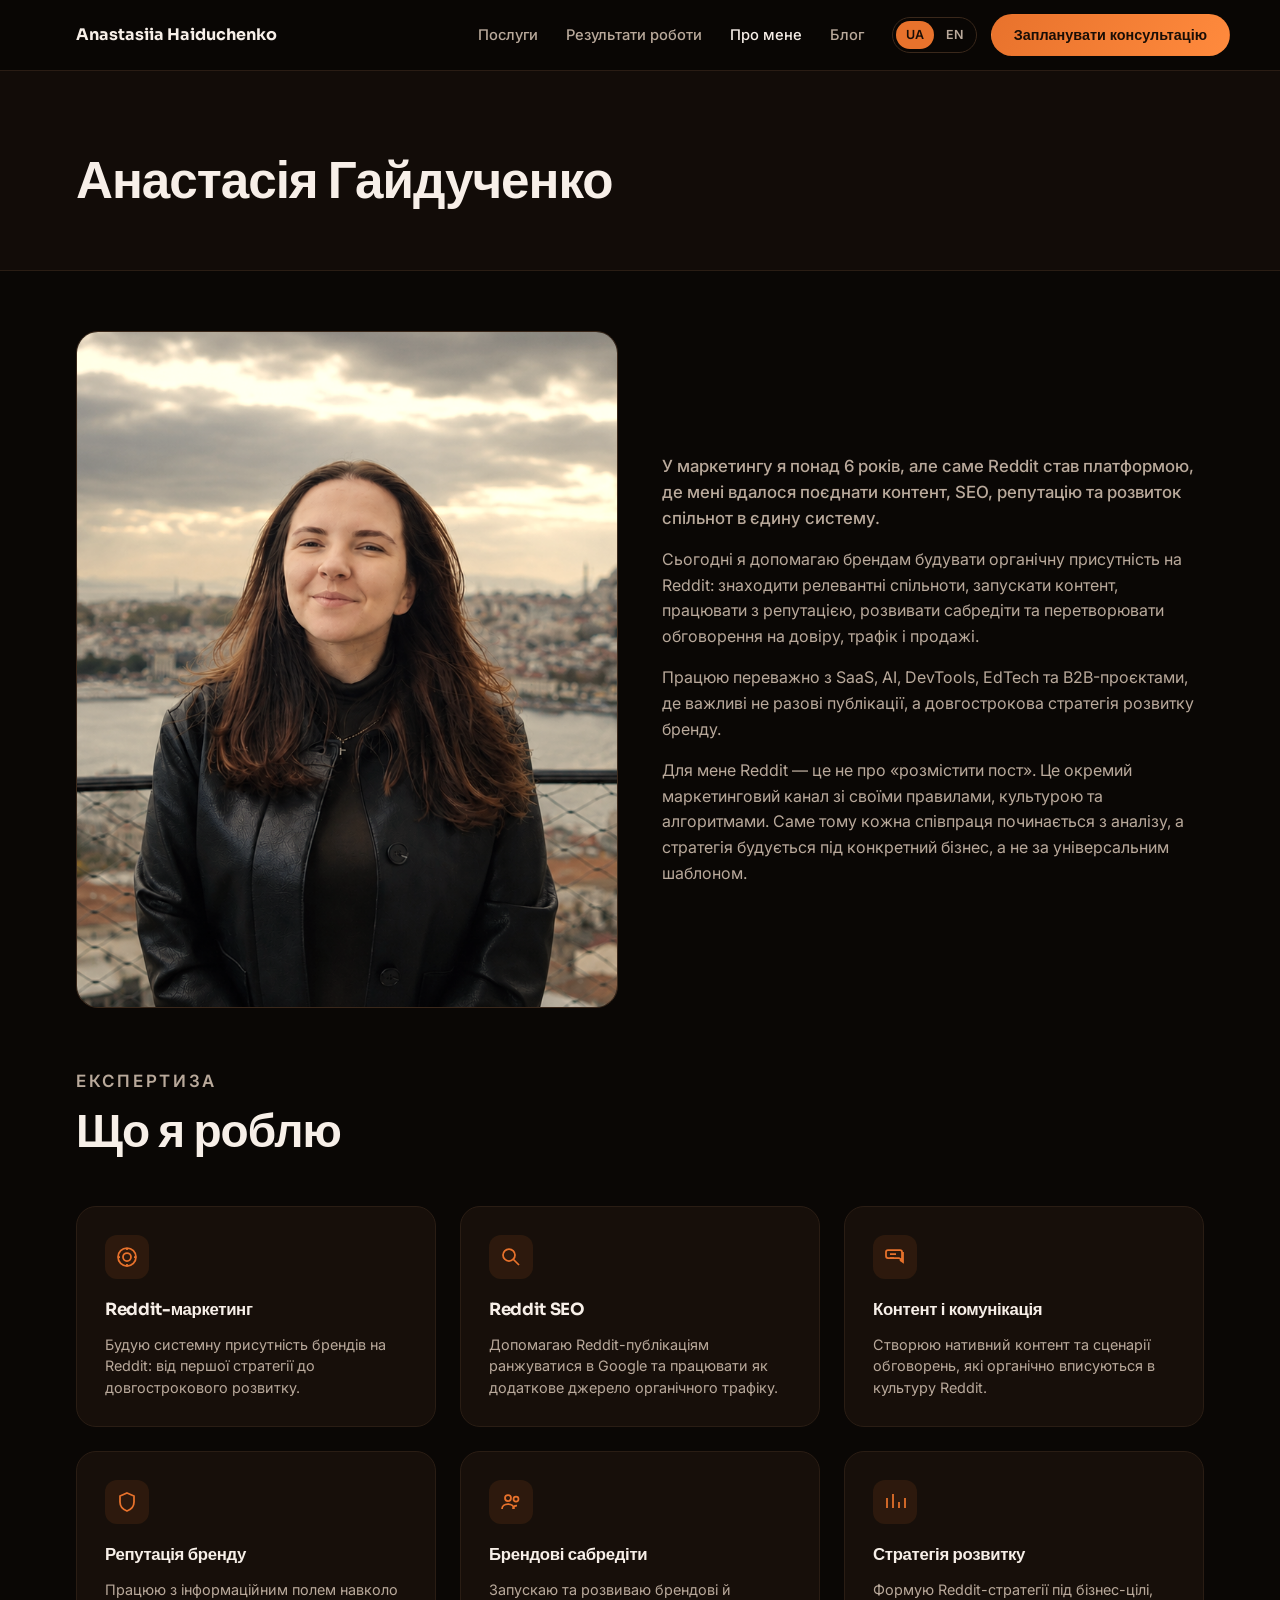
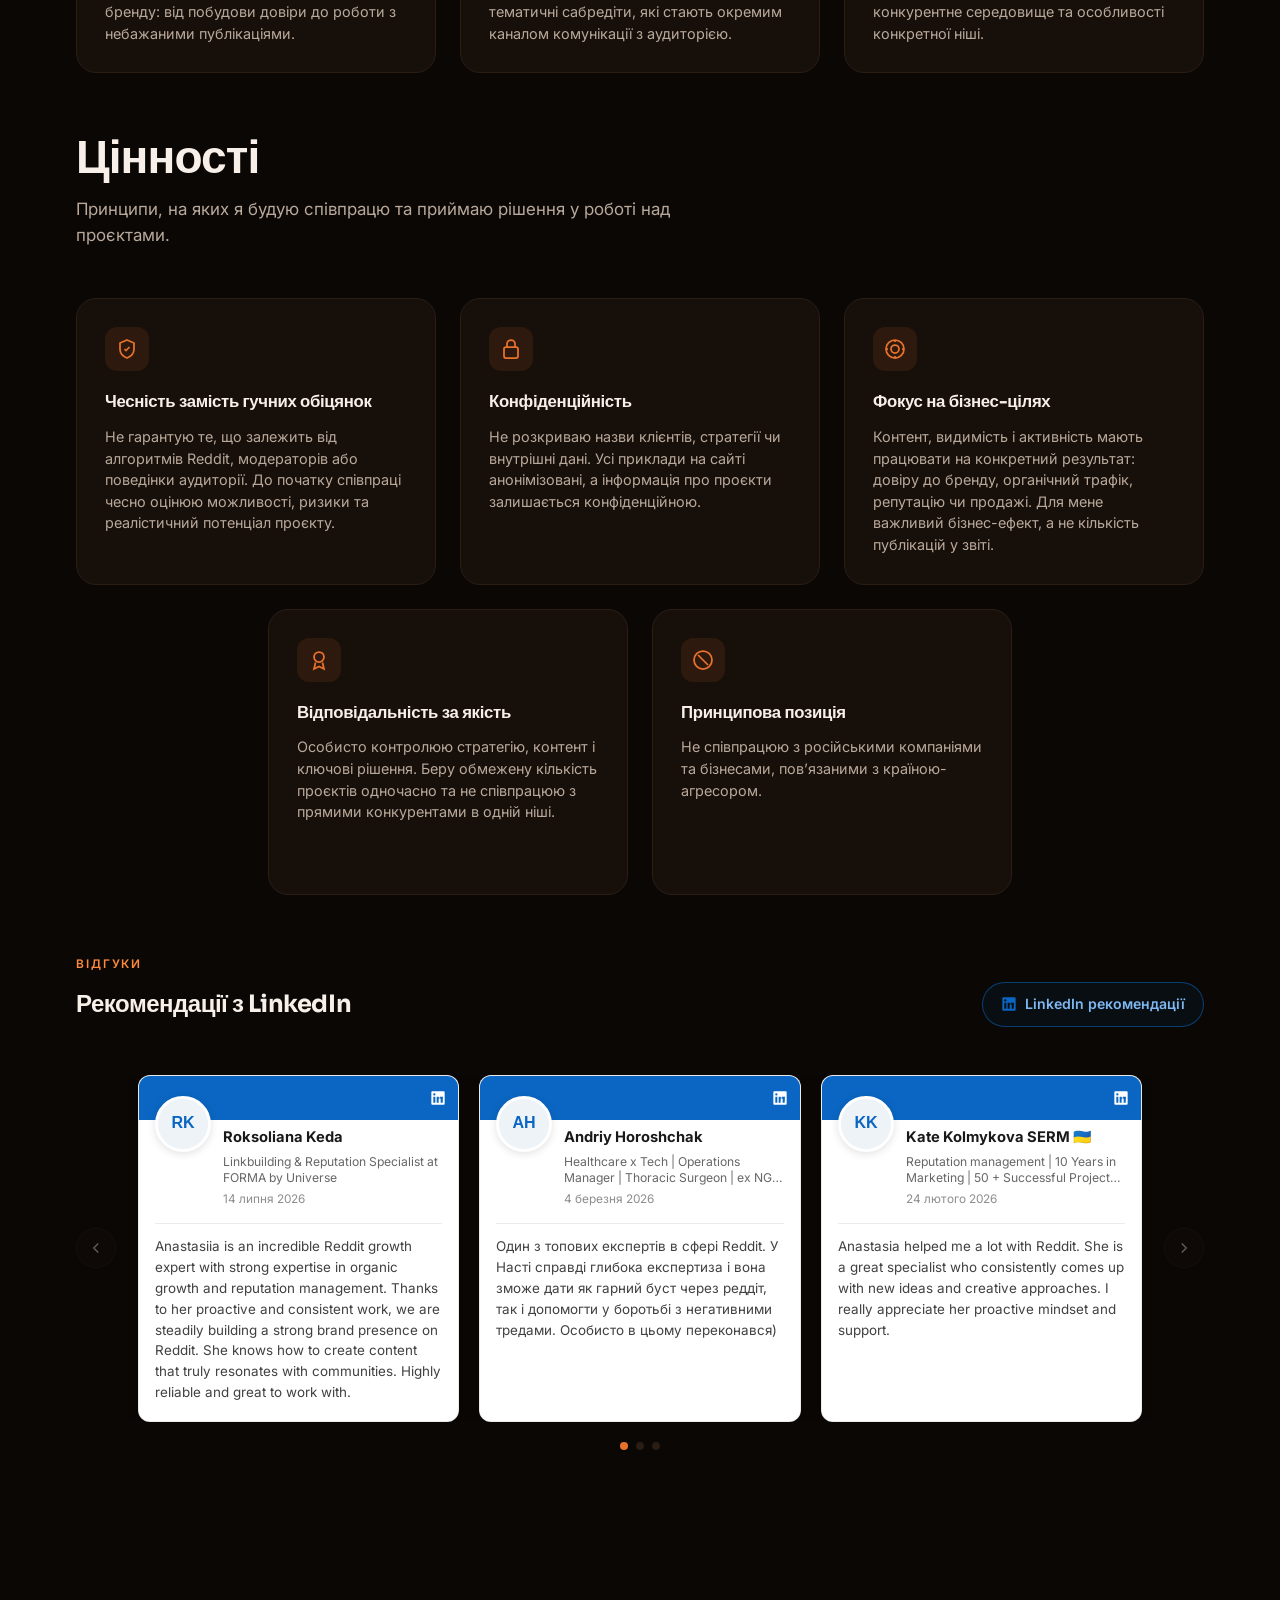
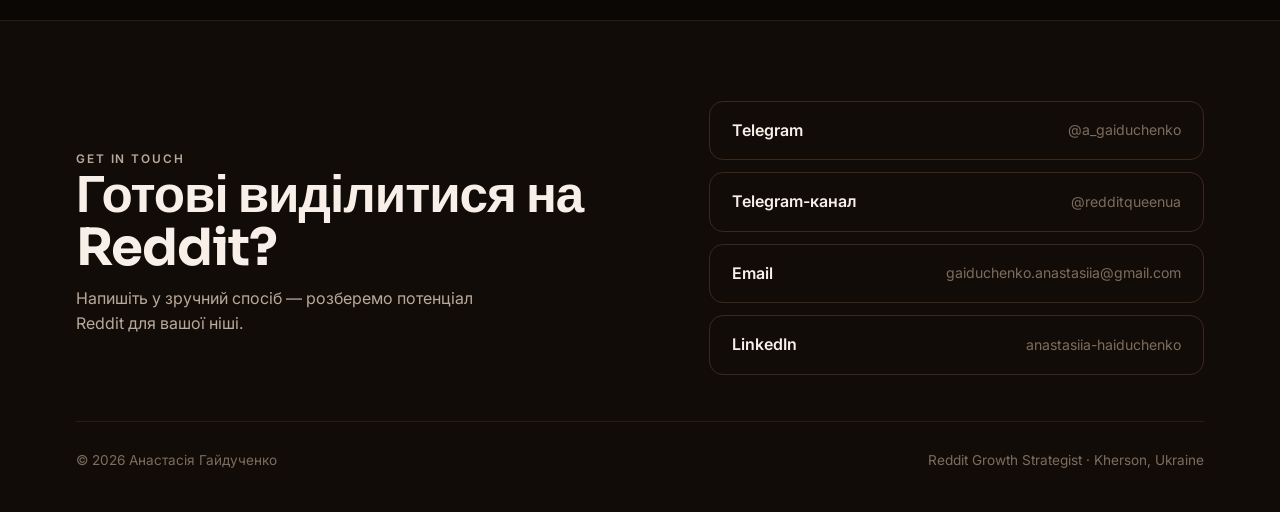
==== commit a5d41a6e: "little price fix" ====
--- a/about/index.html
+++ b/about/index.html
@@ -124,8 +124,7 @@
 
         <section class="container about-section values" style="margin-bottom:60px">
           <div class="sec-head">
-            <p class="eyebrow" data-i18n="aboutValuesEyebrow">Цінності</p>
-            <h2 data-i18n="aboutValuesTitle">Принципи роботи</h2>
+            <h2 data-i18n="aboutValuesTitle">Цінності</h2>
             <p class="values__lead" data-i18n="aboutValuesLead">Принципи, на яких я будую співпрацю та приймаю рішення у роботі над проєктами.</p>
           </div>
           <ul class="values__grid">
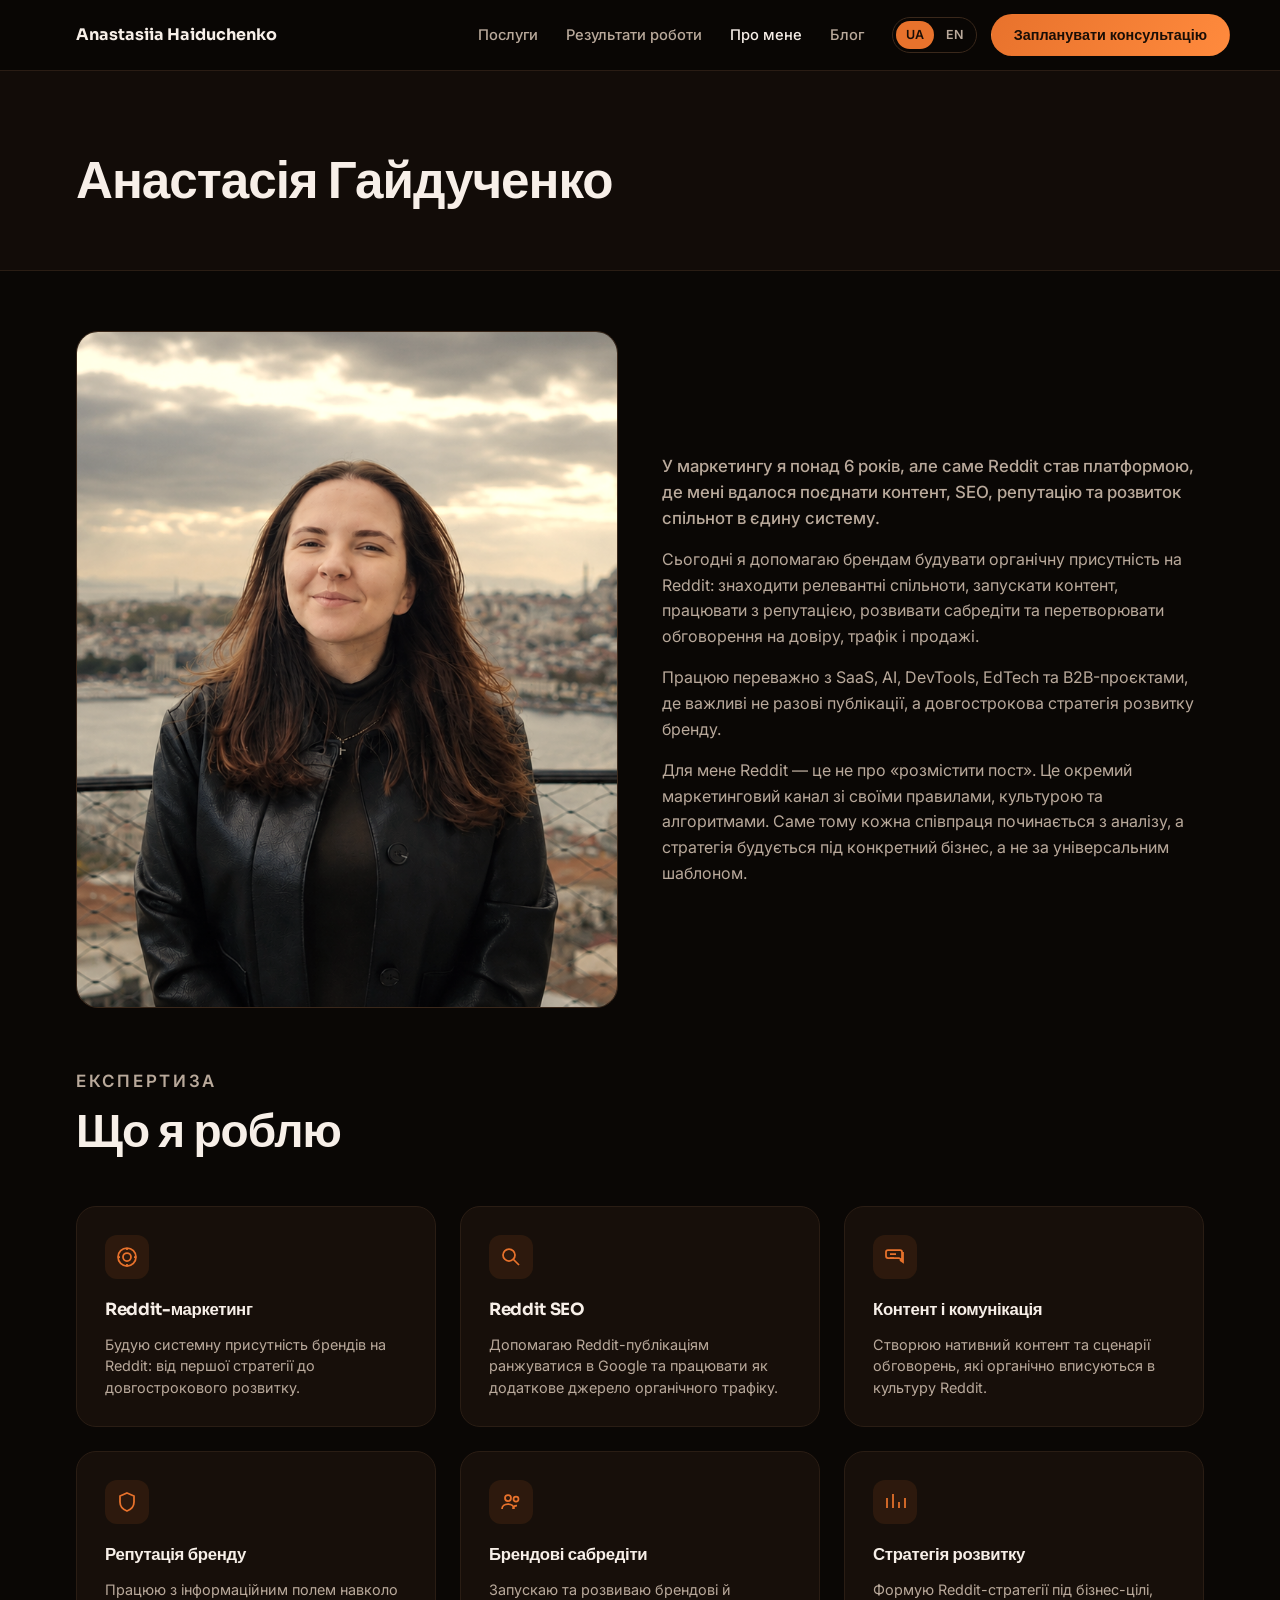
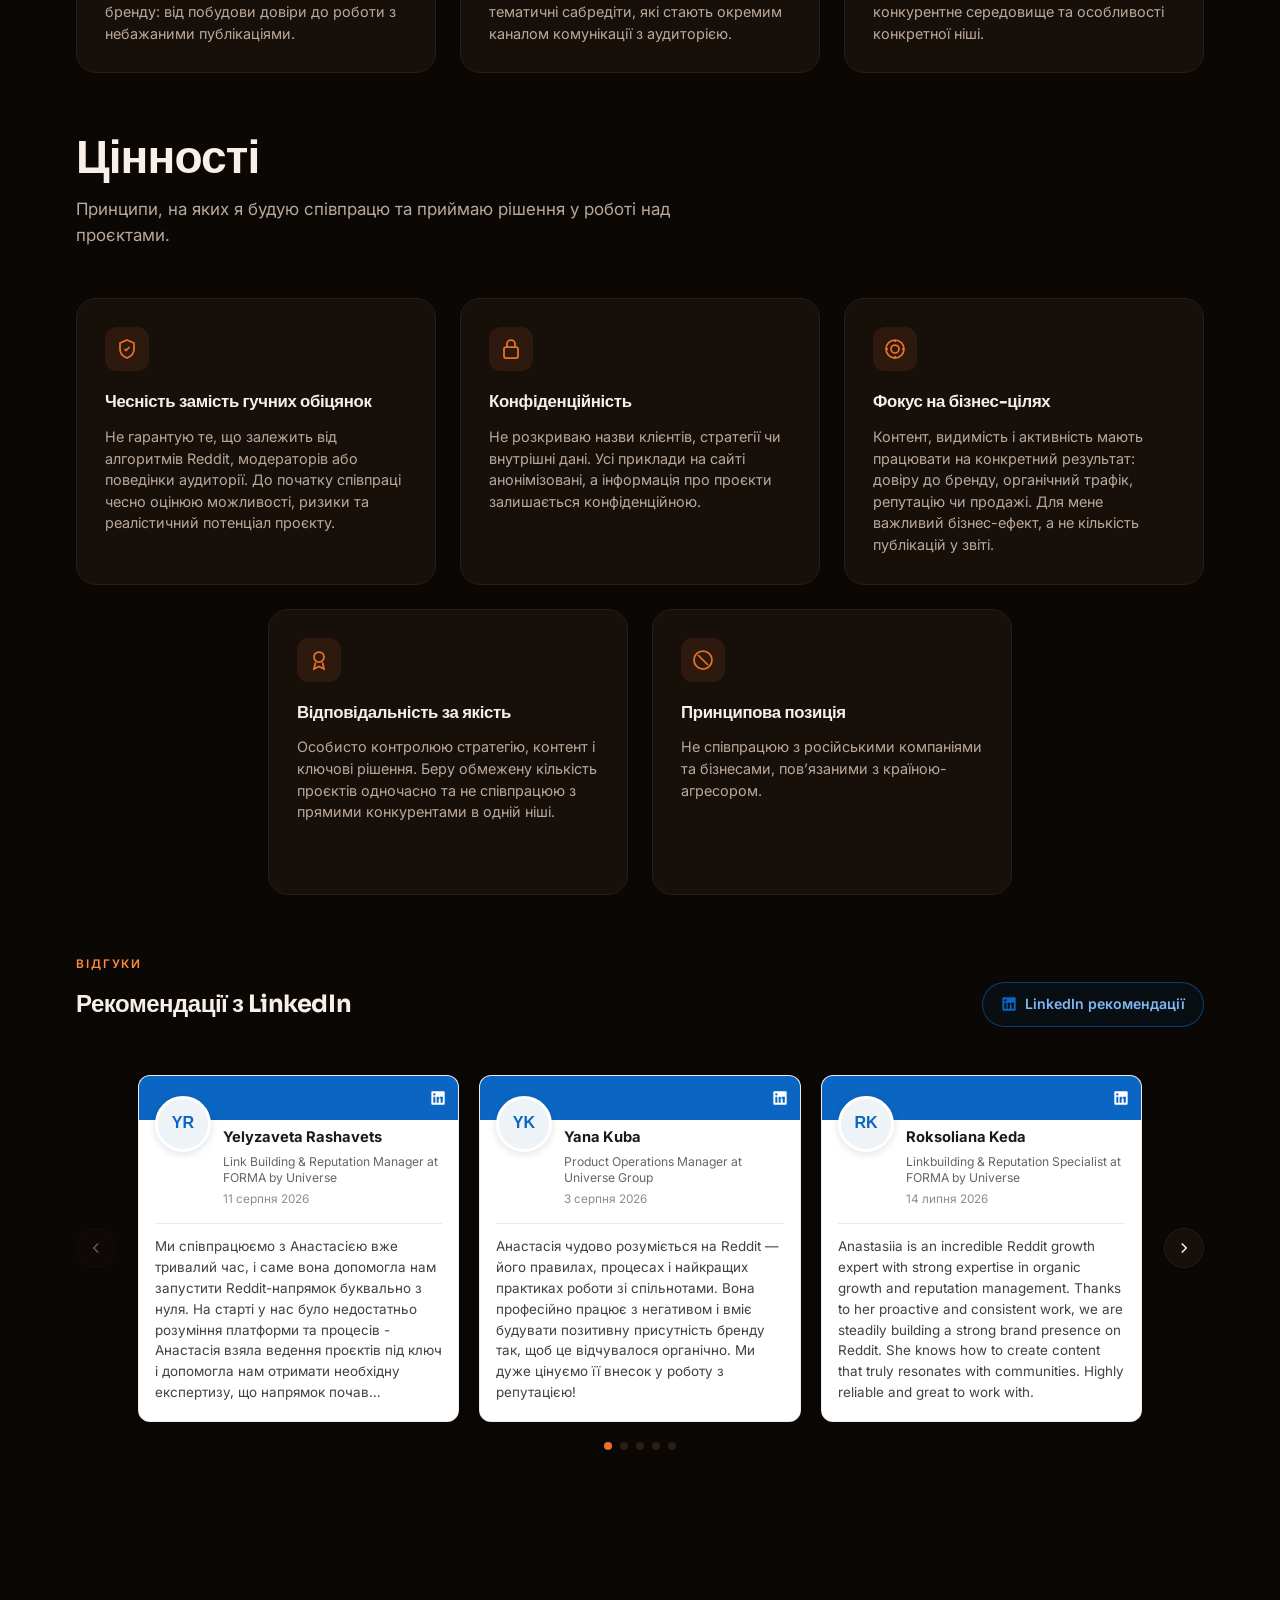
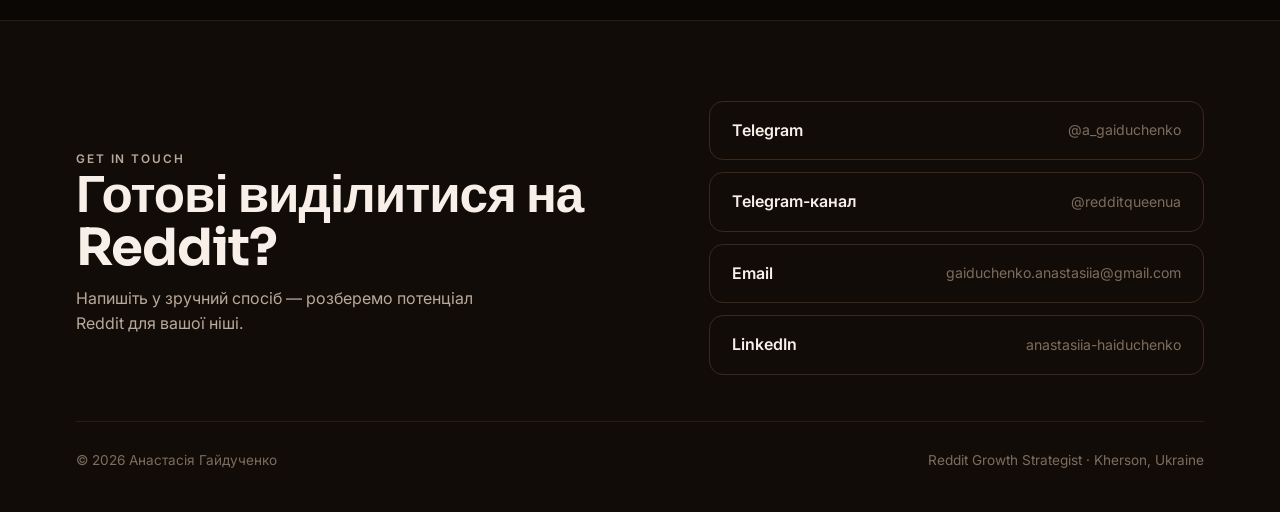
==== commit d08b5a9d: "Add two new LinkedIn recommendations to testimonials carousel Add Yelyzaveta Rashavets and Yana Kuba" ====
--- a/about/index.html
+++ b/about/index.html
@@ -191,6 +191,44 @@
                     </div>
                     <div class="testimonials__card-body">
                       <div class="testimonials__author">
+                        <img class="testimonials__avatar" src="../assets/images/testimonials/yelyzaveta-rashavets.svg" alt="" width="56" height="56" decoding="async" />
+                        <div class="testimonials__meta">
+                          <p class="testimonials__name" data-i18n="aboutTestimonial4Name">Yelyzaveta Rashavets</p>
+                          <p class="testimonials__role" data-i18n="aboutTestimonial4Role">Link Building &amp; Reputation Manager at FORMA by Universe</p>
+                          <p class="testimonials__date" data-i18n="aboutTestimonial4Date">11 серпня 2026</p>
+                        </div>
+                      </div>
+                      <div class="testimonials__divider" aria-hidden="true"></div>
+                      <p class="testimonials__text" data-i18n="aboutTestimonial4Text">Ми співпрацюємо з Анастасією вже тривалий час, і саме вона допомогла нам запустити Reddit-напрямок буквально з нуля. На старті у нас було недостатньо розуміння платформи та процесів - Анастасія взяла ведення проєктів під ключ і допомогла нам отримати необхідну експертизу, що напрямок почав приносити результат. Окрім самої роботи, надзвичайно цінними були її інсайти: вона не просто виконує задачі, а пояснює, як працюють алгоритми платформи, чому певна ідея спрацює, а певна - ні. Якщо вона бачить, що підхід не дасть результату, вона скаже про це прямо і одразу запропонує альтернативу. Така чесність економить дуже багато часу та бюджету. Анастасія неймовірно відповідальна, завжди дотримується дедлайнів і тримає комунікацію легкою, відкритою та приємною. Від щирого серця рекомендую співпрацю з Анастасією - це одна з найкомфортніших і найефективніших співпраць, які в мене є.</p>
+                    </div>
+                  </a>
+                </article>
+                <article class="testimonials__slide">
+                  <a class="testimonials__card" href="https://www.linkedin.com/in/anastasiia-haiduchenko/details/recommendations/" target="_blank" rel="noopener noreferrer">
+                    <div class="testimonials__card-header" aria-hidden="true">
+                      <svg width="16" height="16" viewBox="0 0 24 24" fill="currentColor"><path d="M20.5 2h-17A1.5 1.5 0 002 3.5v17A1.5 1.5 0 003.5 22h17a1.5 1.5 0 001.5-1.5v-17A1.5 1.5 0 0020.5 2zM8 19H5v-9h3zM6.5 8.25A1.75 1.75 0 118.25 6.5 1.75 1.75 0 016.5 8.25zM19 19h-3v-4.74c0-1.42-.6-1.93-1.38-1.93A1.74 1.74 0 0013 14.19a.66.66 0 000 .14V19h-3v-9h3v1.76h.05a3.28 3.28 0 002.92-1.61c.57-.92.48-2.31.48-3.38V10h3z"/></svg>
+                    </div>
+                    <div class="testimonials__card-body">
+                      <div class="testimonials__author">
+                        <img class="testimonials__avatar" src="../assets/images/testimonials/yana-kuba.svg" alt="" width="56" height="56" decoding="async" />
+                        <div class="testimonials__meta">
+                          <p class="testimonials__name" data-i18n="aboutTestimonial5Name">Yana Kuba</p>
+                          <p class="testimonials__role" data-i18n="aboutTestimonial5Role">Product Operations Manager at Universe Group</p>
+                          <p class="testimonials__date" data-i18n="aboutTestimonial5Date">3 серпня 2026</p>
+                        </div>
+                      </div>
+                      <div class="testimonials__divider" aria-hidden="true"></div>
+                      <p class="testimonials__text" data-i18n="aboutTestimonial5Text">Anastasia has an excellent understanding of Reddit, including its rules, processes, and community best practices. She handles negative sentiment professionally and knows how to build a brand's positive presence in a way that feels authentic. We value her input in the reputation a lot!</p>
+                    </div>
+                  </a>
+                </article>
+                <article class="testimonials__slide">
+                  <a class="testimonials__card" href="https://www.linkedin.com/in/anastasiia-haiduchenko/details/recommendations/" target="_blank" rel="noopener noreferrer">
+                    <div class="testimonials__card-header" aria-hidden="true">
+                      <svg width="16" height="16" viewBox="0 0 24 24" fill="currentColor"><path d="M20.5 2h-17A1.5 1.5 0 002 3.5v17A1.5 1.5 0 003.5 22h17a1.5 1.5 0 001.5-1.5v-17A1.5 1.5 0 0020.5 2zM8 19H5v-9h3zM6.5 8.25A1.75 1.75 0 118.25 6.5 1.75 1.75 0 016.5 8.25zM19 19h-3v-4.74c0-1.42-.6-1.93-1.38-1.93A1.74 1.74 0 0013 14.19a.66.66 0 000 .14V19h-3v-9h3v1.76h.05a3.28 3.28 0 002.92-1.61c.57-.92.48-2.31.48-3.38V10h3z"/></svg>
+                    </div>
+                    <div class="testimonials__card-body">
+                      <div class="testimonials__author">
                         <img class="testimonials__avatar" src="../assets/images/testimonials/roksoliana-keda.svg" alt="" width="56" height="56" decoding="async" />
                         <div class="testimonials__meta">
                           <p class="testimonials__name" data-i18n="aboutTestimonial1Name">Roksoliana Keda</p>
